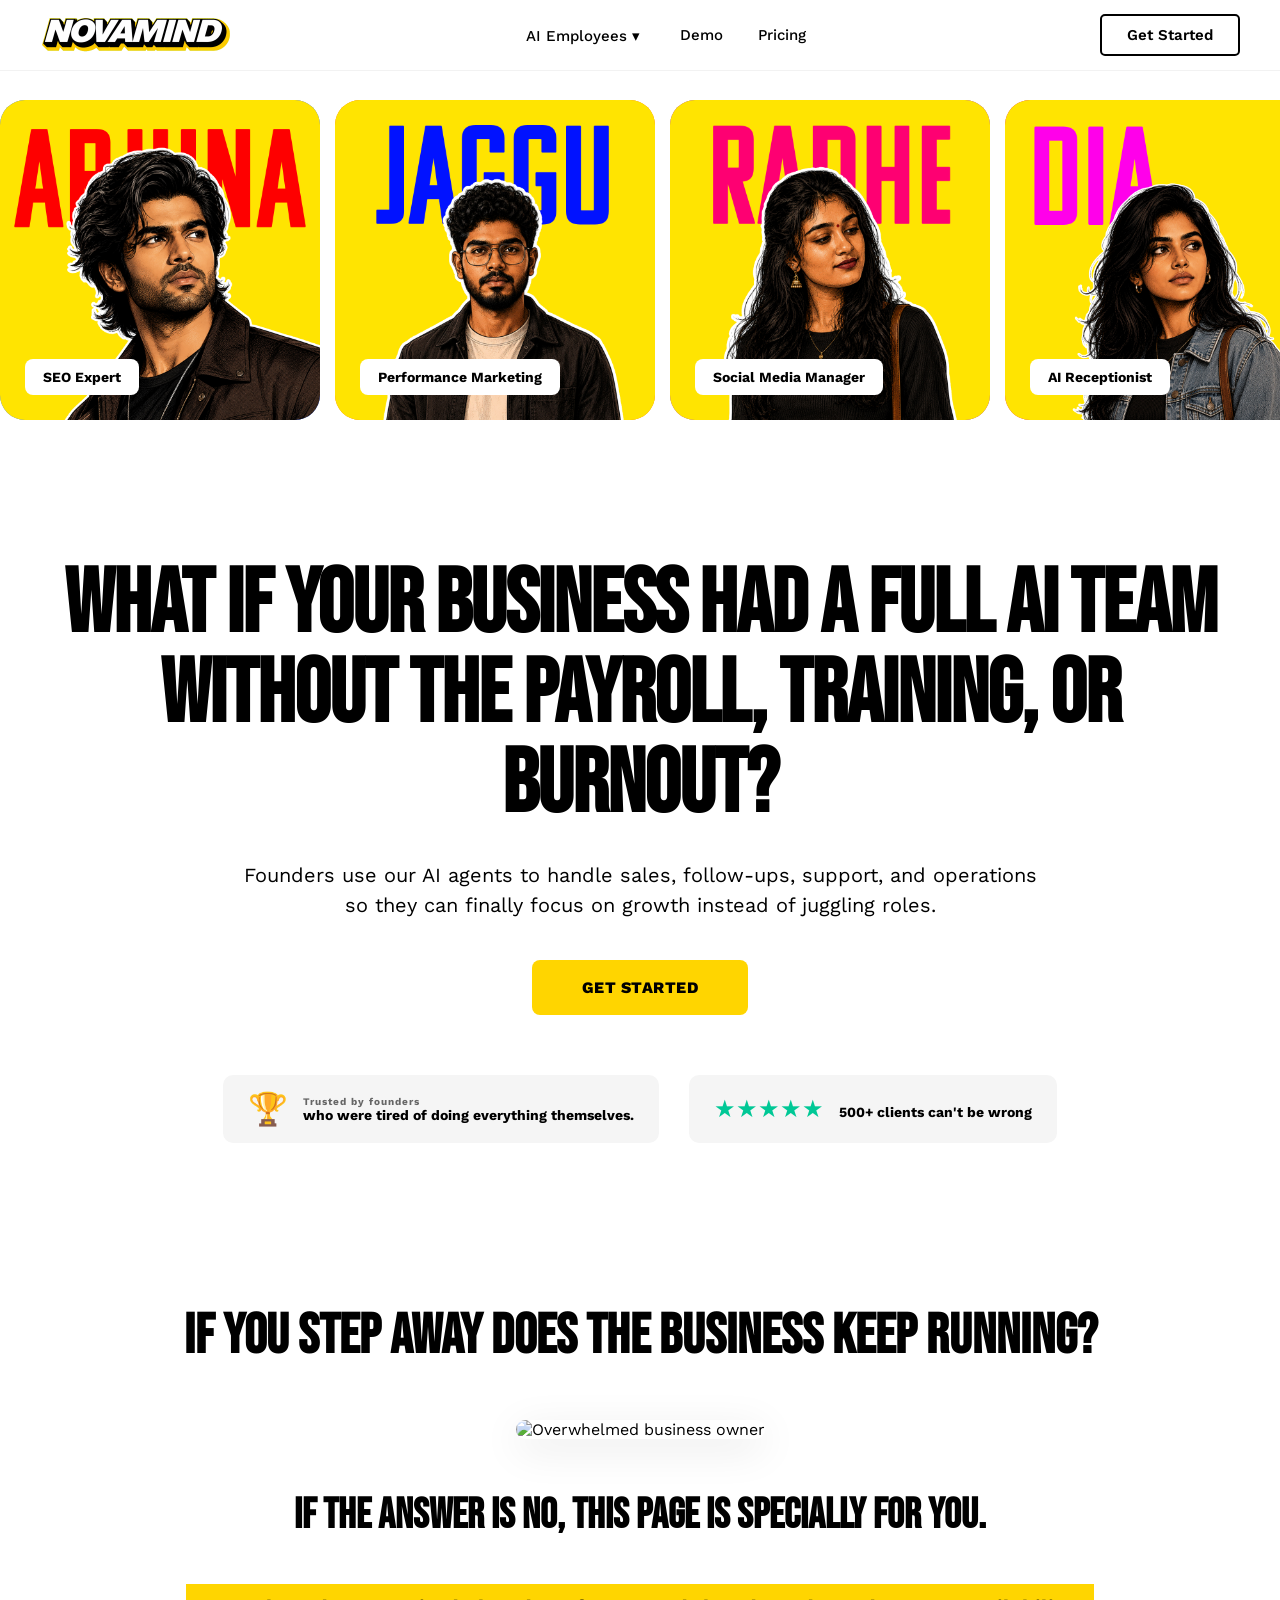
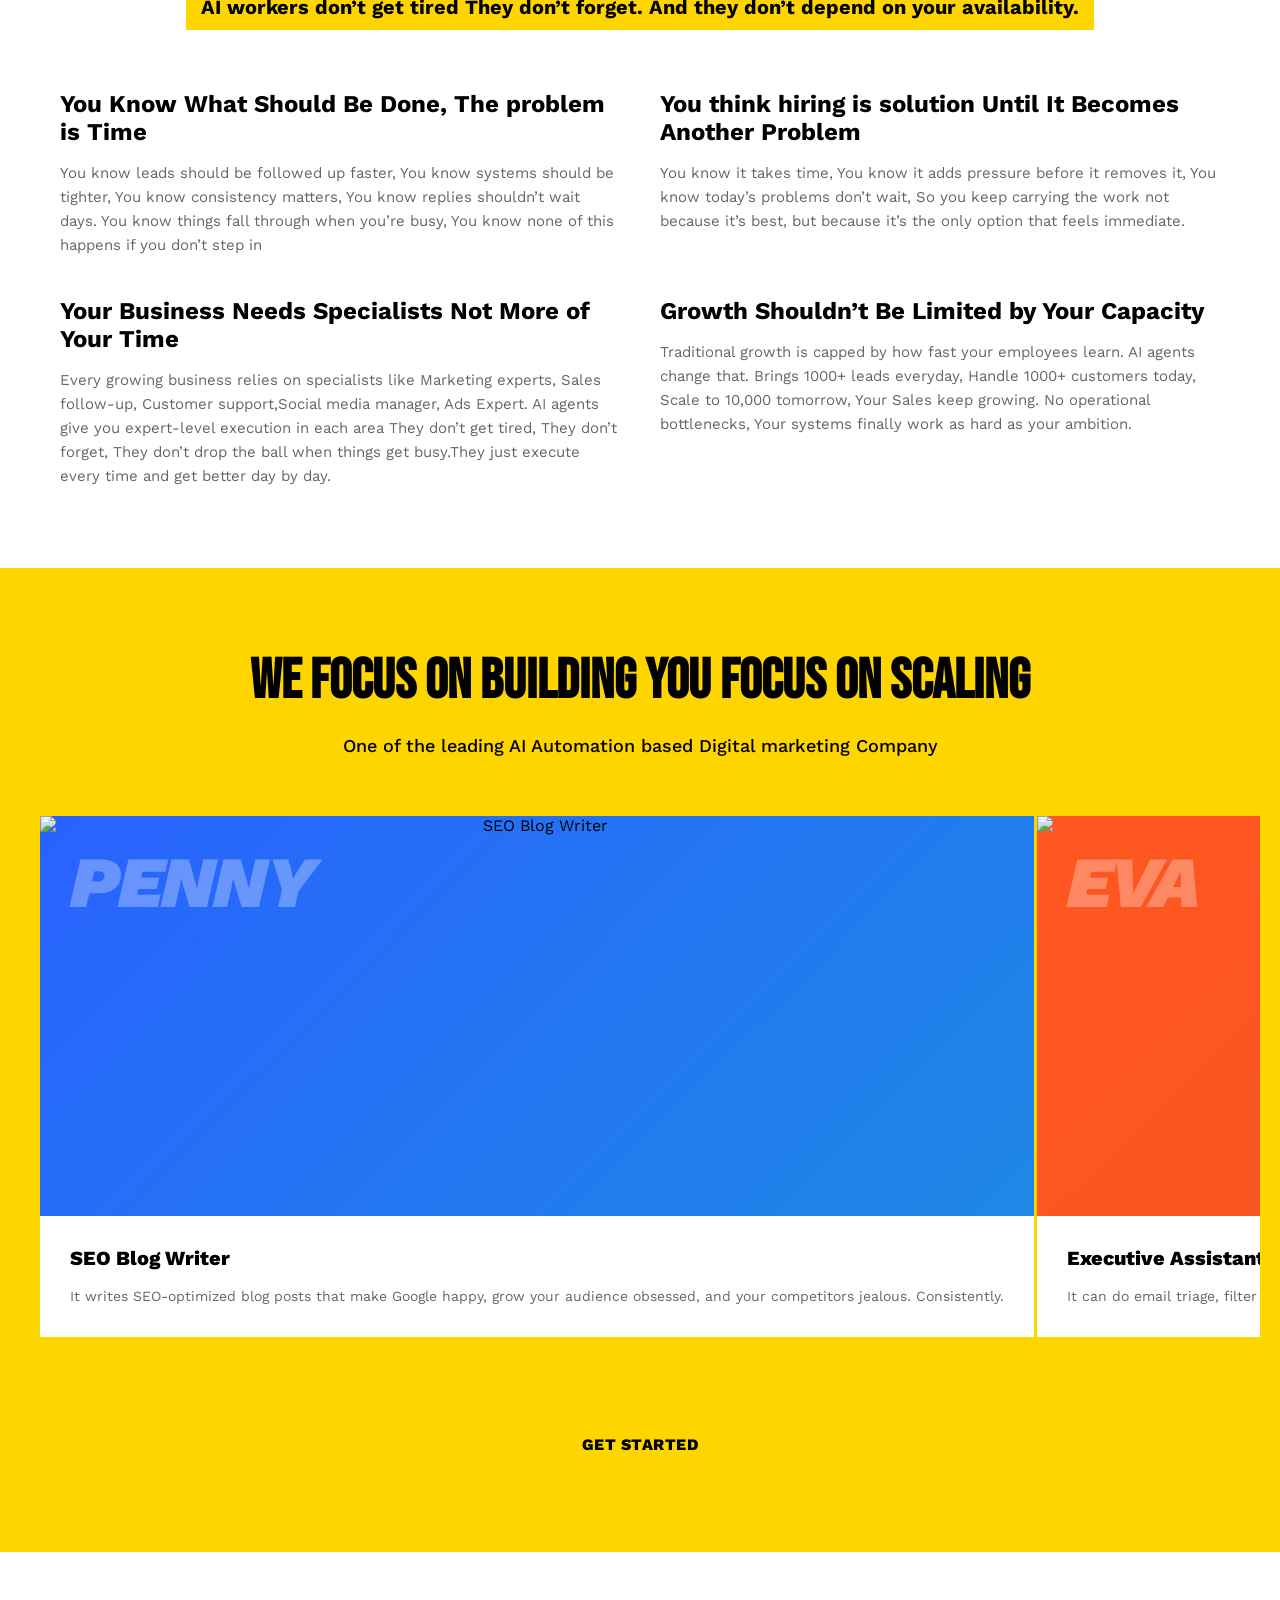
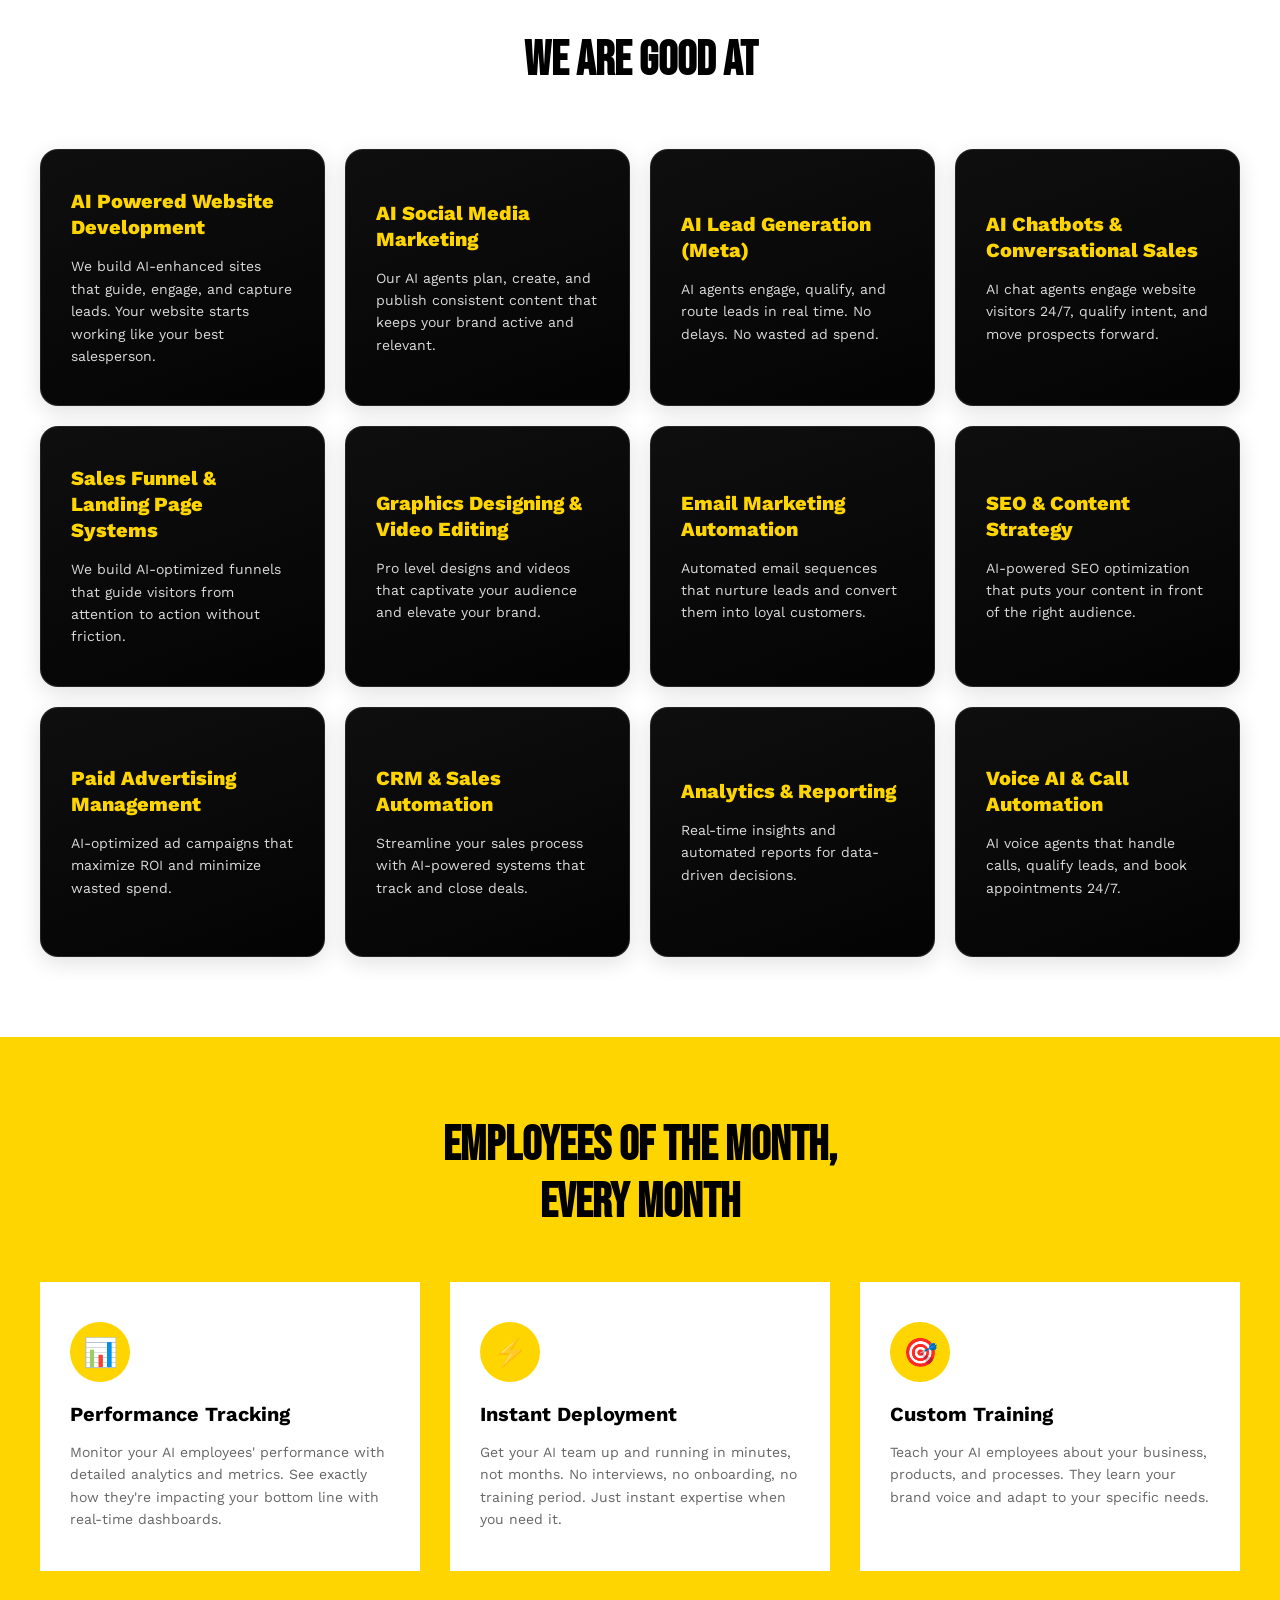
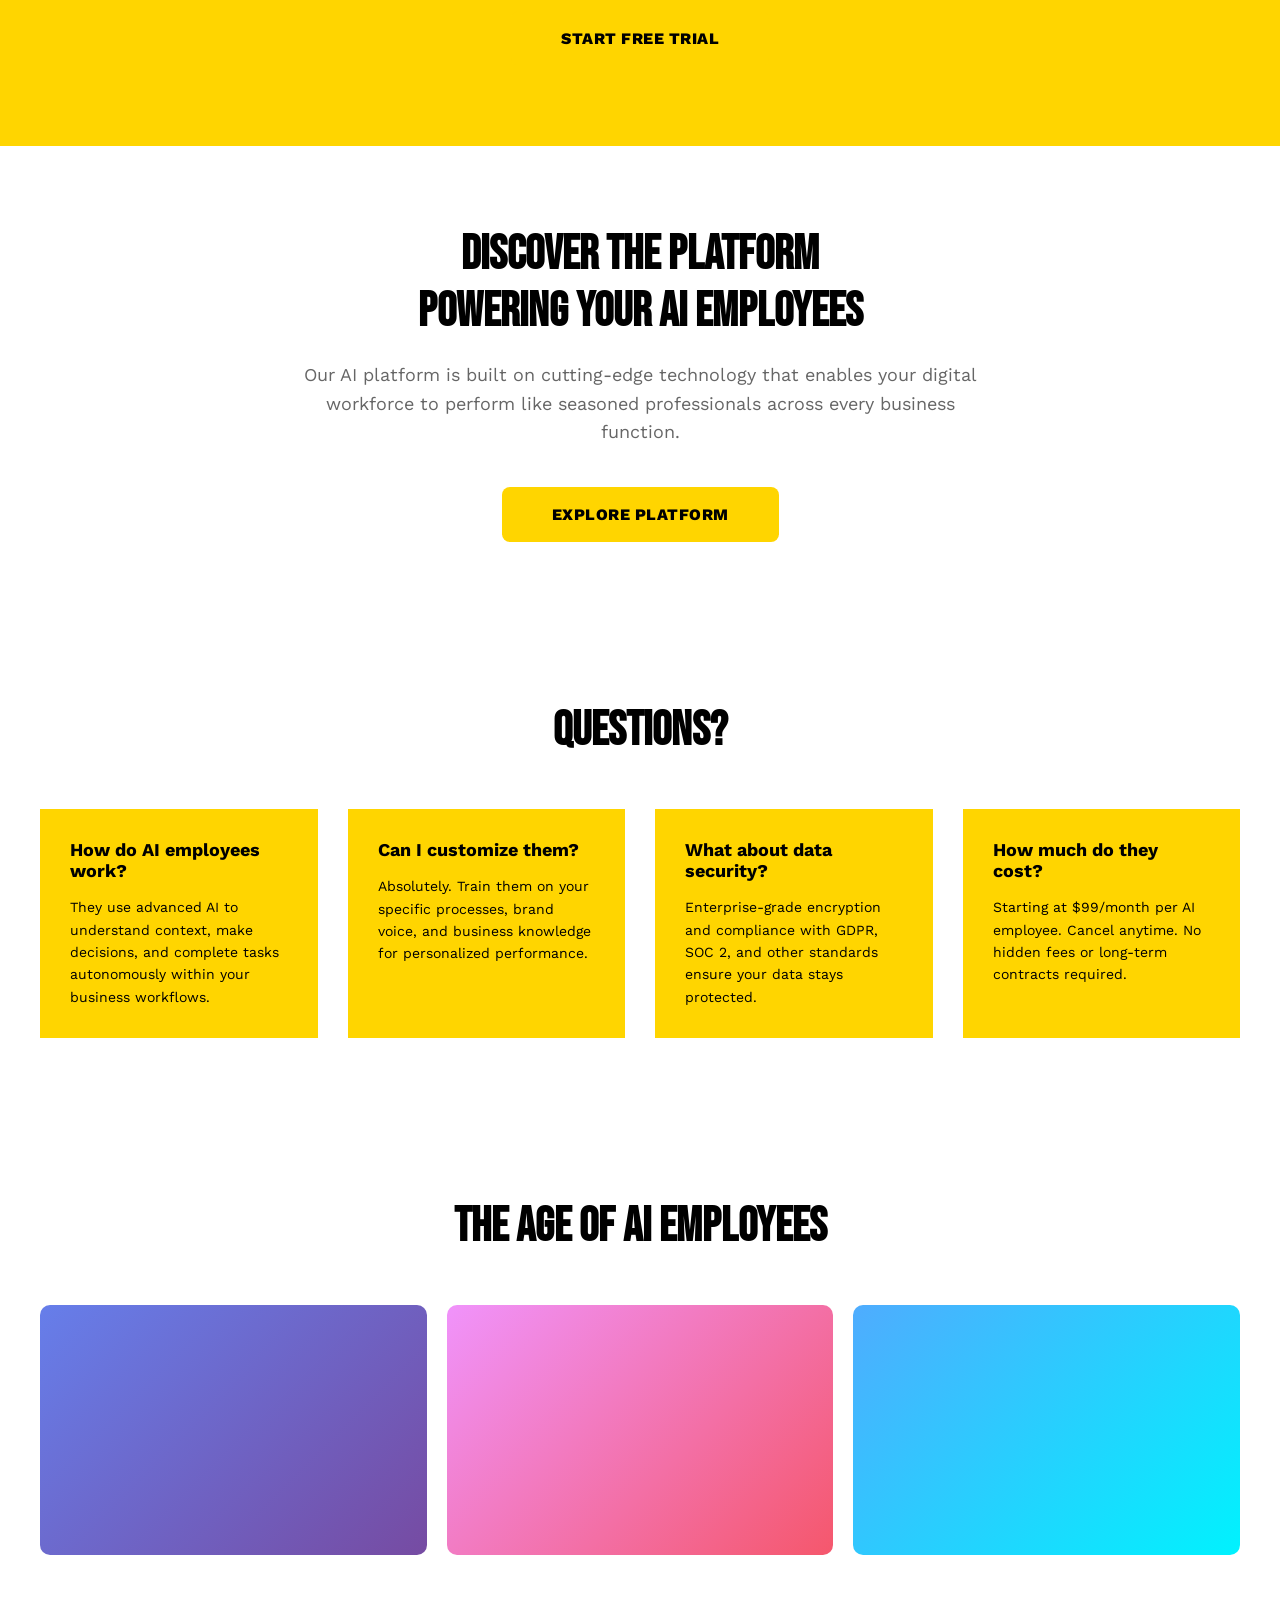
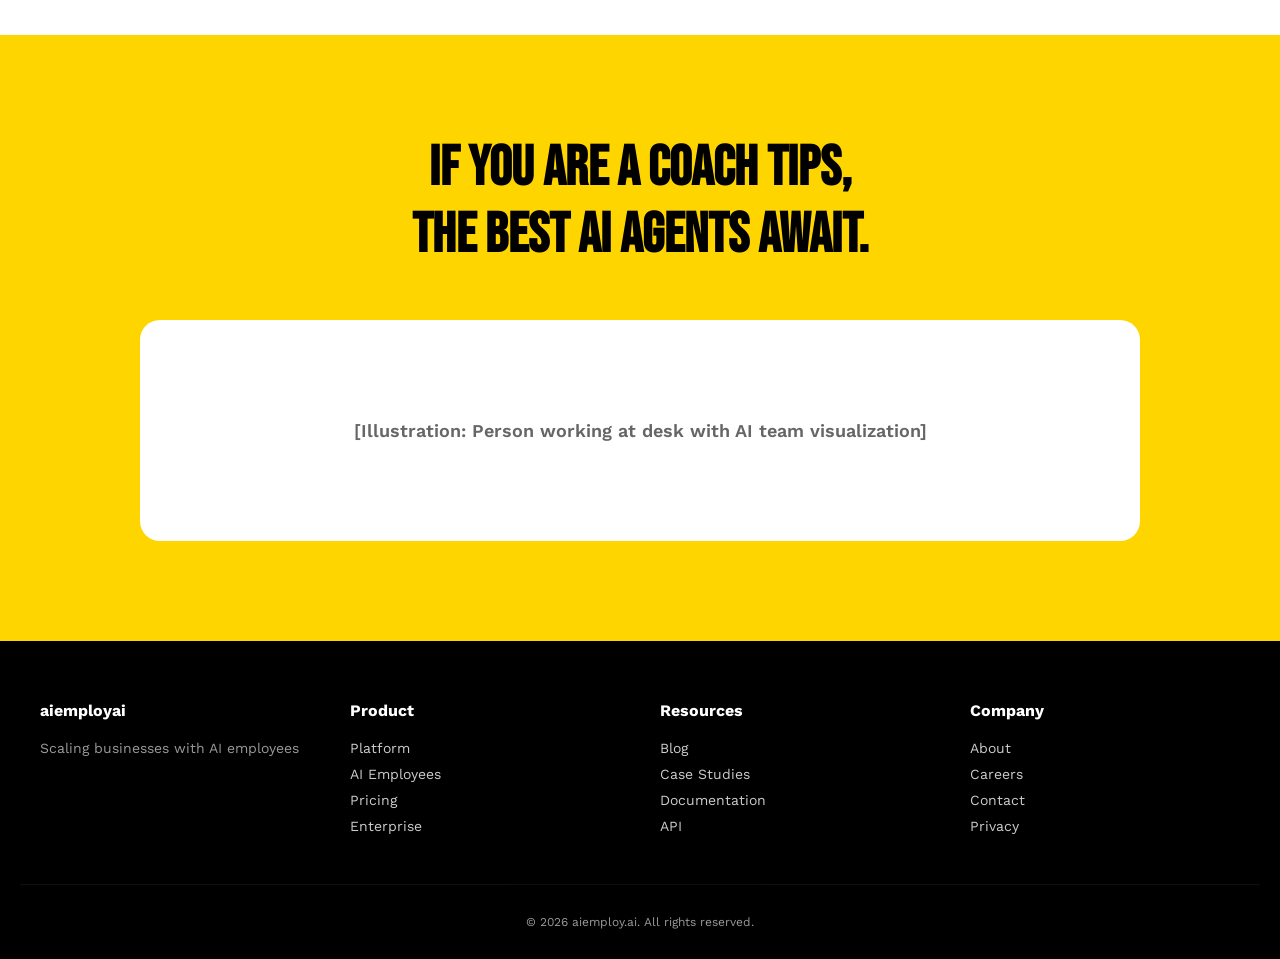
==== index.html @ 50e82018 "Add Get Started onboarding wizard and link all CTAs to it Multi-step wizard (use case, challenge, we" ====
<!DOCTYPE html>
<html lang="en">
<head>
    <meta charset="UTF-8">
    <meta name="viewport" content="width=device-width, initial-scale=1.0">
    <title>AI Employees To Scale Your Business</title>
    <link rel="icon" type="image/png" href="images/favicon.png">
    <link rel="apple-touch-icon" href="images/favicon.png">
    <link rel="stylesheet" href="css/style.css?v=18">
</head>
<body>
    <!-- Fixed Transparent Header -->
    <header class="header">
        <div class="header-content">
            <a href="#" class="logo"><img src="images/novamind-logo-nopad.png" alt="NOVAMIND"></a>
            
            <!-- Desktop Navigation -->
            <nav class="nav desktop-nav">
                <div class="nav-dropdown-wrapper">
                    <a href="#ai-employees" class="dropdown">AI Employees ▾</a>
                    <!-- AI Employees Dropdown Panel -->
                    <div class="ai-dropdown-panel">
                        <div class="ai-dropdown-grid">
                            <a href="performance-marketing.html" class="ai-emp-item">
                                <div class="ai-emp-avatar" style="background: #FF6F00;">
                                    <img src="images/jaggu.jpeg" alt="JAGGU" onerror="this.style.display='none'">
                                </div>
                                <div class="ai-emp-info">
                                    <h4>Performance Marketing Specialist</h4>
                                    <span>JAGGU</span>
                                </div>
                            </a>
                            <a href="social-media-manager.html" class="ai-emp-item">
                                <div class="ai-emp-avatar" style="background: #9C27B0;">
                                    <img src="images/radhe.jpeg" alt="RADHE" onerror="this.style.display='none'">
                                </div>
                                <div class="ai-emp-info">
                                    <h4>Social Media Manager</h4>
                                    <span>RADHE</span>
                                </div>
                            </a>
                            <a href="seo-expert.html" class="ai-emp-item">
                                <div class="ai-emp-avatar" style="background: #2962FF;">
                                    <img src="images/arjun.jpeg" alt="ARJUN" onerror="this.style.display='none'">
                                </div>
                                <div class="ai-emp-info">
                                    <h4>SEO Expert</h4>
                                    <span>ARJUN</span>
                                </div>
                            </a>
                            <a href="graphic-designer.html" class="ai-emp-item">
                                <div class="ai-emp-avatar" style="background: #00BCD4;">
                                    <img src="images/dayana.jpeg" alt="DAYANA" onerror="this.style.display='none'">
                                </div>
                                <div class="ai-emp-info">
                                    <h4>Graphic Designer</h4>
                                    <span>DAYANA</span>
                                </div>
                            </a>
                            <a href="video-editor.html" class="ai-emp-item">
                                <div class="ai-emp-avatar" style="background: #7C4DFF;">
                                    <img src="images/rukku.jpeg" alt="RUKKU" onerror="this.style.display='none'">
                                </div>
                                <div class="ai-emp-info">
                                    <h4>Video Editor</h4>
                                    <span>RUKKU</span>
                                </div>
                            </a>
                            <a href="ai-receptionist.html" class="ai-emp-item">
                                <div class="ai-emp-avatar" style="background: #E91E63;">
                                    <img src="images/dia.jpeg" alt="DIA" onerror="this.style.display='none'">
                                </div>
                                <div class="ai-emp-info">
                                    <h4>AI Receptionist</h4>
                                    <span>DIA</span>
                                </div>
                            </a>
                        </div>
                    </div>
                </div>
                <a href="#demo">Demo</a>
                <a href="#pricing">Pricing</a>
            </nav>
            
            <!-- Desktop Actions -->
            <div class="nav-actions desktop-nav">
                <a href="get-started.html" class="get-started-btn">Get Started</a>
            </div>
            
            <!-- Mobile Hamburger Menu -->
            <button class="hamburger-menu" id="hamburgerMenu">
                <span></span>
                <span></span>
                <span></span>
            </button>
        </div>
    </header>

    <!-- Mobile Menu Overlay -->
    <div class="mobile-menu-overlay" id="mobileMenuOverlay">
        <div class="mobile-menu-header">
            <a href="#" class="logo"><img src="images/novamind-logo-nopad.png" alt="NOVAMIND"></a>
            <button class="close-menu" id="closeMenu">✕</button>
        </div>
        
        <div class="mobile-menu-content">
            <div class="mobile-menu-section">
                <h3>AI Employees ▾</h3>
                <div class="mobile-menu-grid">
                    <a href="#demo" class="mobile-menu-card">
                        <div class="menu-card-img" style="background: linear-gradient(135deg, #667eea 0%, #764ba2 100%);"></div>
                        <h4>Demo</h4>
                        <p>A closer look at how AI employees actually work.</p>
                    </a>
                    <a href="#pricing" class="mobile-menu-card">
                        <div class="menu-card-img" style="background: linear-gradient(135deg, #f093fb 0%, #f5576c 100%);"></div>
                        <h4>Pricing</h4>
                        <p>See what it cost (spoiler: less than coffee).</p>
                    </a>
                    <a href="#writing" class="mobile-menu-card">
                        <div class="menu-card-img" style="background: linear-gradient(135deg, #4facfe 0%, #00f2fe 100%);"></div>
                        <h4>Writing</h4>
                        <p>Reflections on hiring, training, and trusting AI employees.</p>
                    </a>
                    <a href="#case-studies" class="mobile-menu-card">
                        <div class="menu-card-img" style="background: linear-gradient(135deg, #43e97b 0%, #38f9d7 100%);"></div>
                        <h4>Case Studies</h4>
                        <p>How businesses scale with AI Employees.</p>
                    </a>
                    <a href="#shop" class="mobile-menu-card">
                        <div class="menu-card-img" style="background: linear-gradient(135deg, #fa709a 0%, #fee140 100%);"></div>
                        <h4>Shop</h4>
                        <p>Clothing for teams with more agents than humans.</p>
                    </a>
                </div>
            </div>
            
            <div class="mobile-menu-buttons">
                <a href="#login" class="mobile-login-btn">LOG IN</a>
                <a href="get-started.html" class="mobile-get-started-btn">GET STARTED</a>
            </div>
        </div>
    </div>

    <!-- Top Employee Cards - Two-row opposite marquee -->
    <div class="employee-cards-top">
        <!-- Row 1: drifts right -->
        <div class="marquee-row marquee-right">
            <div class="marquee-track">
                <!-- copy 1 -->
                <div class="employee-card-large">
                    <div class="card-img-large" style="background: #2962FF;">
                        <img src="images/arjun.jpeg" alt="SEO Expert" class="card-photo">
                        <div class="card-content"><div class="card-title">SEO Expert</div></div>
                    </div>
                </div>
                <div class="employee-card-large">
                    <div class="card-img-large" style="background: #FF6F00;">
                        <img src="images/jaggu.jpeg" alt="Performance Marketing" class="card-photo">
                        <div class="card-content"><div class="card-title">Performance Marketing</div></div>
                    </div>
                </div>
                <div class="employee-card-large">
                    <div class="card-img-large" style="background: #9C27B0;">
                        <img src="images/radhe.jpeg" alt="Social Media Manager" class="card-photo">
                        <div class="card-content"><div class="card-title">Social Media Manager</div></div>
                    </div>
                </div>
                <div class="employee-card-large">
                    <div class="card-img-large" style="background: #E91E63;">
                        <img src="images/dia.jpeg" alt="AI Receptionist" class="card-photo">
                        <div class="card-content"><div class="card-title">AI Receptionist</div></div>
                    </div>
                </div>
                <div class="employee-card-large">
                    <div class="card-img-large" style="background: #00BCD4;">
                        <img src="images/dayana.jpeg" alt="Graphic Designer" class="card-photo">
                        <div class="card-content"><div class="card-title">Graphic Designer</div></div>
                    </div>
                </div>
                <div class="employee-card-large">
                    <div class="card-img-large" style="background: #7C4DFF;">
                        <img src="images/rukku.jpeg" alt="Video Editor" class="card-photo">
                        <div class="card-content"><div class="card-title">Video Editor</div></div>
                    </div>
                </div>
                <!-- copy 2 (seamless loop) -->
                <div class="employee-card-large">
                    <div class="card-img-large" style="background: #2962FF;">
                        <img src="images/arjun.jpeg" alt="SEO Expert" class="card-photo">
                        <div class="card-content"><div class="card-title">SEO Expert</div></div>
                    </div>
                </div>
                <div class="employee-card-large">
                    <div class="card-img-large" style="background: #FF6F00;">
                        <img src="images/jaggu.jpeg" alt="Performance Marketing" class="card-photo">
                        <div class="card-content"><div class="card-title">Performance Marketing</div></div>
                    </div>
                </div>
                <div class="employee-card-large">
                    <div class="card-img-large" style="background: #9C27B0;">
                        <img src="images/radhe.jpeg" alt="Social Media Manager" class="card-photo">
                        <div class="card-content"><div class="card-title">Social Media Manager</div></div>
                    </div>
                </div>
                <div class="employee-card-large">
                    <div class="card-img-large" style="background: #E91E63;">
                        <img src="images/dia.jpeg" alt="AI Receptionist" class="card-photo">
                        <div class="card-content"><div class="card-title">AI Receptionist</div></div>
                    </div>
                </div>
                <div class="employee-card-large">
                    <div class="card-img-large" style="background: #00BCD4;">
                        <img src="images/dayana.jpeg" alt="Graphic Designer" class="card-photo">
                        <div class="card-content"><div class="card-title">Graphic Designer</div></div>
                    </div>
                </div>
                <div class="employee-card-large">
                    <div class="card-img-large" style="background: #7C4DFF;">
                        <img src="images/rukku.jpeg" alt="Video Editor" class="card-photo">
                        <div class="card-content"><div class="card-title">Video Editor</div></div>
                    </div>
                </div>
            </div>
        </div>

        <!-- Row 2: drifts left (reversed order) -->
        <div class="marquee-row marquee-left">
            <div class="marquee-track">
                <!-- copy 1 -->
                <div class="employee-card-large">
                    <div class="card-img-large" style="background: #00BCD4;">
                        <img src="images/dayana.jpeg" alt="Graphic Designer" class="card-photo">
                        <div class="card-content"><div class="card-title">Graphic Designer</div></div>
                    </div>
                </div>
                <div class="employee-card-large">
                    <div class="card-img-large" style="background: #E91E63;">
                        <img src="images/dia.jpeg" alt="AI Receptionist" class="card-photo">
                        <div class="card-content"><div class="card-title">AI Receptionist</div></div>
                    </div>
                </div>
                <div class="employee-card-large">
                    <div class="card-img-large" style="background: #9C27B0;">
                        <img src="images/radhe.jpeg" alt="Social Media Manager" class="card-photo">
                        <div class="card-content"><div class="card-title">Social Media Manager</div></div>
                    </div>
                </div>
                <div class="employee-card-large">
                    <div class="card-img-large" style="background: #FF6F00;">
                        <img src="images/jaggu.jpeg" alt="Performance Marketing" class="card-photo">
                        <div class="card-content"><div class="card-title">Performance Marketing</div></div>
                    </div>
                </div>
                <div class="employee-card-large">
                    <div class="card-img-large" style="background: #2962FF;">
                        <img src="images/arjun.jpeg" alt="SEO Expert" class="card-photo">
                        <div class="card-content"><div class="card-title">SEO Expert</div></div>
                    </div>
                </div>
                <div class="employee-card-large">
                    <div class="card-img-large" style="background: #7C4DFF;">
                        <img src="images/rukku.jpeg" alt="Video Editor" class="card-photo">
                        <div class="card-content"><div class="card-title">Video Editor</div></div>
                    </div>
                </div>
                <!-- copy 2 (seamless loop) -->
                <div class="employee-card-large">
                    <div class="card-img-large" style="background: #00BCD4;">
                        <img src="images/dayana.jpeg" alt="Graphic Designer" class="card-photo">
                        <div class="card-content"><div class="card-title">Graphic Designer</div></div>
                    </div>
                </div>
                <div class="employee-card-large">
                    <div class="card-img-large" style="background: #E91E63;">
                        <img src="images/dia.jpeg" alt="AI Receptionist" class="card-photo">
                        <div class="card-content"><div class="card-title">AI Receptionist</div></div>
                    </div>
                </div>
                <div class="employee-card-large">
                    <div class="card-img-large" style="background: #9C27B0;">
                        <img src="images/radhe.jpeg" alt="Social Media Manager" class="card-photo">
                        <div class="card-content"><div class="card-title">Social Media Manager</div></div>
                    </div>
                </div>
                <div class="employee-card-large">
                    <div class="card-img-large" style="background: #FF6F00;">
                        <img src="images/jaggu.jpeg" alt="Performance Marketing" class="card-photo">
                        <div class="card-content"><div class="card-title">Performance Marketing</div></div>
                    </div>
                </div>
                <div class="employee-card-large">
                    <div class="card-img-large" style="background: #2962FF;">
                        <img src="images/arjun.jpeg" alt="SEO Expert" class="card-photo">
                        <div class="card-content"><div class="card-title">SEO Expert</div></div>
                    </div>
                </div>
                <div class="employee-card-large">
                    <div class="card-img-large" style="background: #7C4DFF;">
                        <img src="images/rukku.jpeg" alt="Video Editor" class="card-photo">
                        <div class="card-content"><div class="card-title">Video Editor</div></div>
                    </div>
                </div>
            </div>
        </div>
    </div>

    <!-- Hero Section -->
    <section class="hero">
        <h1>What If Your Business Had a Full AI Team<br>Without the Payroll, Training, or Burnout?</h1>
        <p>Founders use our AI agents to handle sales, follow-ups, support, and operations <br>so they can finally focus on growth instead of juggling roles.</p>
        <a href="get-started.html" class="cta-button">GET STARTED</a>
        
        <div class="badges">
            <div class="badge">
                <span class="badge-icon">🏆</span>
                <div class="badge-text">
                    <div class="badge-label">Trusted by founders</div>
                    <div class="badge-title"> who were tired of doing everything themselves.</div>
                </div>
            </div>
            <div class="badge">
                <span class="badge-stars">★★★★★</span>
                <div class="badge-subtitle">500+ clients can't be wrong</div>
            </div>
        </div>
    </section>

    <!-- Business Section -->
    <section class="business-section">
        <h2>If You Step Away Does the Business Keep Running?</h2>
        
        <!-- Image Container -->
        <div class="business-image-container">
            <img src="your-image-here.png" alt="Overwhelmed business owner" class="business-image">
        </div>
        
        <h3 class="business-subtitle">If the answer is no, this page is specially for you.</h3>
        
        <p class="intro-text">
            <span class="highlight-box">AI workers don’t get tired 
They don’t forget. And they don’t depend on your availability.
</span> 
        </p>

        <div class="business-grid">
            <div class="business-item">
                <h3>You Know What Should Be Done, The problem is Time</h3>
                <p>You know leads should be followed up faster, You know systems should be tighter, You know consistency matters, You know replies shouldn’t wait days. You know things fall through when you’re busy, You know none of this happens if you don’t step in</p>
            </div>
            <div class="business-item">
                <h3>You think hiring is solution Until It Becomes Another Problem</h3>
                <p>You know it takes time, You know it adds pressure before it removes it, You know today’s problems don’t wait, So you keep carrying the work not because it’s best, but because it’s the only option that feels immediate. </p>
            </div>
            <div class="business-item">
                <h3>Your Business Needs Specialists Not More of Your Time</h3>
                <p>Every growing business relies on specialists like Marketing experts, Sales follow-up, Customer support,Social media manager, Ads Expert.
AI agents give you expert-level execution in each area They don’t get tired, They don’t forget, They don’t drop the ball when things get busy.They just execute every time and get better day by day.</p>
            </div>
            <div class="business-item">
                <h3>Growth Shouldn’t Be Limited by Your Capacity</h3>
                <p>Traditional growth is capped by how fast your employees learn. AI agents change that. Brings 1000+ leads everyday, Handle 1000+ customers today, Scale to 10,000 tomorrow, Your Sales keep growing. No operational bottlenecks, Your systems finally work as hard as your ambition.</p>
            </div>
        </div>
    </section>

    <!-- Team Section -->
    <section class="team-section">
        <h2>WE FOCUS ON BUILDING YOU FOCUS ON SCALING</h2>
        <p class="section-subtitle">One of the leading AI Automation based Digital marketing Company</p>

        <div class="team-cards-container">
            <div class="team-card-vertical">
                <div class="team-card-image" style="background: linear-gradient(135deg, #2962FF 0%, #1E88E5 100%);">
                    <div class="team-card-name">PENNY</div>
                    <img src="team-member-1.png" alt="SEO Blog Writer" class="team-member-img">
                </div>
                <div class="team-card-content">
                    <h3>SEO Blog Writer</h3>
                    <p>It writes SEO-optimized blog posts that make Google happy, grow your audience obsessed, and your competitors jealous. Consistently.</p>
                </div>
            </div>

            <div class="team-card-vertical">
                <div class="team-card-image" style="background: linear-gradient(135deg, #FF5722 0%, #F4511E 100%);">
                    <div class="team-card-name">EVA</div>
                    <img src="team-member-2.png" alt="Executive Assistant" class="team-member-img">
                </div>
                <div class="team-card-content">
                    <h3>Executive Assistant</h3>
                    <p>It can do email triage, filter out junk emails, manage your calendar and take meeting notes — so you can focus on what matters most.</p>
                </div>
            </div>

            <div class="team-card-vertical">
                <div class="team-card-image" style="background: linear-gradient(135deg, #00D66C 0%, #00C853 100%);">
                    <div class="team-card-name">BRANDY</div>
                    <img src="team-member-3.png" alt="Community Manager" class="team-member-img">
                </div>
                <div class="team-card-content">
                    <h3>Community Manager</h3>
                    <p>It turns your social media into a lead-generating machine — without you having to spend an eternity on each platform.</p>
                </div>
            </div>

            <div class="team-card-vertical">
                <div class="team-card-image" style="background: linear-gradient(135deg, #8B1538 0%, #6A0F2A 100%);">
                    <div class="team-card-name">STAN</div>
                    <img src="team-member-4.png" alt="Lead Generation" class="team-member-img">
                </div>
                <div class="team-card-content">
                    <h3>Lead Generation</h3>
                    <p>It find leads, send cold emails and follow-ups — turning total strangers into "where do I sign?"</p>
                </div>
            </div>

            <div class="team-card-vertical">
                <div class="team-card-image" style="background: linear-gradient(135deg, #00D66C 0%, #00C853 100%);">
                    <div class="team-card-name">MAYA</div>
                    <img src="team-member-5.png" alt="Receptionist" class="team-member-img">
                </div>
                <div class="team-card-content">
                    <h3>Receptionist</h3>
                    <p>It's taking calls and helps you hide in the back pretending to work.</p>
                </div>
            </div>
        </div>

        <a href="get-started.html" class="cta-button btn-center">GET STARTED</a>
    </section>


    <!-- Services Section -->
    <section class="services-section">
        <h2>WE ARE GOOD AT</h2>

        <div class="services-grid">
            <!-- Row 1 -->
            <div class="service-box">
                <div class="service-content" style="background-image: url('images/service1.jpg');">
                    <h3>AI Powered Website Development</h3>
                    <p>We build AI-enhanced sites that guide, engage, and capture leads. Your website starts working like your best salesperson.</p>
                </div>
            </div>
            
            <div class="service-box">
                <div class="service-content" style="background-image: url('images/service2.jpg');">
                    <h3>AI Social Media Marketing</h3>
                    <p>Our AI agents plan, create, and publish consistent content that keeps your brand active and relevant.</p>
                </div>
            </div>
            
            <div class="service-box">
                <div class="service-content" style="background-image: url('images/service3.jpg');">
                    <h3>AI Lead Generation (Meta)</h3>
                    <p>AI agents engage, qualify, and route leads in real time. No delays. No wasted ad spend.</p>
                </div>
            </div>
            
            <div class="service-box">
                <div class="service-content" style="background-image: url('images/service4.jpg');">
                    <h3>AI Chatbots & Conversational Sales</h3>
                    <p>AI chat agents engage website visitors 24/7, qualify intent, and move prospects forward.</p>
                </div>
            </div>

            <!-- Row 2 -->
            <div class="service-box">
                <div class="service-content" style="background-image: url('images/service5.jpg');">
                    <h3>Sales Funnel & Landing Page Systems</h3>
                    <p>We build AI-optimized funnels that guide visitors from attention to action without friction.</p>
                </div>
            </div>
            
            <div class="service-box">
                <div class="service-content" style="background-image: url('images/service6.jpg');">
                    <h3>Graphics Designing & Video Editing</h3>
                    <p>Pro level designs and videos that captivate your audience and elevate your brand.</p>
                </div>
            </div>
            
            <div class="service-box">
                <div class="service-content" style="background-image: url('images/service7.jpg');">
                    <h3>Email Marketing Automation</h3>
                    <p>Automated email sequences that nurture leads and convert them into loyal customers.</p>
                </div>
            </div>
            
            <div class="service-box">
                <div class="service-content" style="background-image: url('images/service8.jpg');">
                    <h3>SEO & Content Strategy</h3>
                    <p>AI-powered SEO optimization that puts your content in front of the right audience.</p>
                </div>
            </div>

            <!-- Row 3 -->
            <div class="service-box">
                <div class="service-content" style="background-image: url('images/service9.jpg');">
                    <h3>Paid Advertising Management</h3>
                    <p>AI-optimized ad campaigns that maximize ROI and minimize wasted spend.</p>
                </div>
            </div>
            
            <div class="service-box">
                <div class="service-content" style="background-image: url('images/service10.jpg');">
                    <h3>CRM & Sales Automation</h3>
                    <p>Streamline your sales process with AI-powered systems that track and close deals.</p>
                </div>
            </div>
            
            <div class="service-box">
                <div class="service-content" style="background-image: url('images/service11.jpg');">
                    <h3>Analytics & Reporting</h3>
                    <p>Real-time insights and automated reports for data-driven decisions.</p>
                </div>
            </div>
            
            <div class="service-box">
                <div class="service-content" style="background-image: url('images/service12.jpg');">
                    <h3>Voice AI & Call Automation</h3>
                    <p>AI voice agents that handle calls, qualify leads, and book appointments 24/7.</p>
                </div>
            </div>
        </div>
    </section>
    <!-- Monthly Section -->
    <section class="monthly-section">
        <h2>EMPLOYEES OF THE MONTH,<br>EVERY MONTH</h2>

        <div class="features-grid">
            <div class="feature-card">
                <div class="feature-icon">📊</div>
                <h3>Performance Tracking</h3>
                <p>Monitor your AI employees' performance with detailed analytics and metrics. See exactly how they're impacting your bottom line with real-time dashboards.</p>
            </div>
            <div class="feature-card">
                <div class="feature-icon">⚡</div>
                <h3>Instant Deployment</h3>
                <p>Get your AI team up and running in minutes, not months. No interviews, no onboarding, no training period. Just instant expertise when you need it.</p>
            </div>
            <div class="feature-card">
                <div class="feature-icon">🎯</div>
                <h3>Custom Training</h3>
                <p>Teach your AI employees about your business, products, and processes. They learn your brand voice and adapt to your specific needs.</p>
            </div>
        </div>

        <a href="get-started.html" class="cta-button btn-center">START FREE TRIAL</a>
    </section>

    <!-- Platform Section -->
    <section class="platform-section">
        <h2>DISCOVER THE PLATFORM<br>POWERING YOUR AI EMPLOYEES</h2>
        <p>Our AI platform is built on cutting-edge technology that enables your digital workforce to perform like seasoned professionals across every business function.</p>
        <a href="#" class="cta-button">EXPLORE PLATFORM</a>
    </section>

    <!-- Questions Section -->
    <section class="questions-section">
        <h2>QUESTIONS?</h2>

        <div class="questions-grid">
            <div class="question-card">
                <h3>How do AI employees work?</h3>
                <p>They use advanced AI to understand context, make decisions, and complete tasks autonomously within your business workflows.</p>
            </div>
            <div class="question-card">
                <h3>Can I customize them?</h3>
                <p>Absolutely. Train them on your specific processes, brand voice, and business knowledge for personalized performance.</p>
            </div>
            <div class="question-card">
                <h3>What about data security?</h3>
                <p>Enterprise-grade encryption and compliance with GDPR, SOC 2, and other standards ensure your data stays protected.</p>
            </div>
            <div class="question-card">
                <h3>How much do they cost?</h3>
                <p>Starting at $99/month per AI employee. Cancel anytime. No hidden fees or long-term contracts required.</p>
            </div>
        </div>
    </section>

    <!-- Age Section -->
    <section class="age-section">
        <h2>THE AGE OF AI EMPLOYEES</h2>

        <div class="age-grid">
            <div class="age-card">
                <div class="age-img" style="background:linear-gradient(135deg, #667eea 0%, #764ba2 100%);"></div>
            </div>
            <div class="age-card">
                <div class="age-img" style="background:linear-gradient(135deg, #f093fb 0%, #f5576c 100%);"></div>
            </div>
            <div class="age-card">
                <div class="age-img" style="background:linear-gradient(135deg, #4facfe 0%, #00f2fe 100%);"></div>
            </div>
        </div>
    </section>

    <!-- Join Section -->
    <section class="join-section">
        <h2>IF YOU ARE A COACH TIPS,<br>THE BEST AI AGENTS AWAIT.</h2>

        <div class="join-illustration">
            <div class="illustration-placeholder">
                [Illustration: Person working at desk with AI team visualization]
            </div>
        </div>
    </section>

    <!-- Footer -->
    <footer>
        <div class="footer-content">
            <div class="footer-column">
                <h4>aiemployai</h4>
                <p class="footer-desc">Scaling businesses with AI employees</p>
            </div>
            <div class="footer-column">
                <h4>Product</h4>
                <a href="#">Platform</a>
                <a href="#">AI Employees</a>
                <a href="#">Pricing</a>
                <a href="#">Enterprise</a>
            </div>
            <div class="footer-column">
                <h4>Resources</h4>
                <a href="#">Blog</a>
                <a href="#">Case Studies</a>
                <a href="#">Documentation</a>
                <a href="#">API</a>
            </div>
            <div class="footer-column">
                <h4>Company</h4>
                <a href="#">About</a>
                <a href="#">Careers</a>
                <a href="#">Contact</a>
                <a href="#">Privacy</a>
            </div>
        </div>
        <div class="footer-bottom">
            © 2026 aiemploy.ai. All rights reserved.
        </div>
    </footer>

    <script src="js/script.js?v=3"></script>
</body>
</html>
---- css/style.css ----
/* Google Fonts */
@import url('https://fonts.googleapis.com/css2?family=Bebas+Neue&family=Work+Sans:wght@400;500;600;700;800;900&display=swap');

/* CSS Variables */
:root {
    --yellow: #FFD500;
    --black: #000000;
    --white: #FFFFFF;
    --gray: #666666;
    --light-gray: #f5f5f5;
}

/* Reset & Base Styles */
* {
    margin: 0;
    padding: 0;
    box-sizing: border-box;
}

body {
    font-family: 'Work Sans', sans-serif;
    overflow-x: hidden;
    scroll-behavior: smooth;
    background: var(--white);
}

/* Fixed Header - White Background */
.header {
    position: fixed;
    top: 0;
    left: 0;
    width: 100%;
    padding: 14px 0;
    background: rgba(255, 255, 255, 0.95);
    backdrop-filter: blur(10px);
    -webkit-backdrop-filter: blur(10px);
    z-index: 1000;
    transition: all 0.3s ease;
    border-bottom: 1px solid rgba(0, 0, 0, 0.05);
}

.header.scrolled {
    background: rgba(255, 255, 255, 0.98);
    box-shadow: 0 2px 10px rgba(0, 0, 0, 0.05);
}

.header-content {
    max-width: 1400px;
    margin: 0 auto;
    display: flex;
    justify-content: space-between;
    align-items: center;
    padding: 0 40px;
}

.logo {
    color: var(--black);
    font-size: 24px;
    font-weight: 900;
    letter-spacing: -0.5px;
    font-style: italic;
    display: inline-flex;
    align-items: center;
}

.logo img {
    height: 38px;
    width: auto;
    display: block;
}

.nav {
    display: flex;
    gap: 35px;
    align-items: center;
}

.nav a {
    color: var(--black);
    text-decoration: none;
    font-size: 15px;
    font-weight: 500;
    transition: opacity 0.3s ease;
    position: relative;
}

.nav a:hover {
    opacity: 0.6;
}

.dropdown::after {
    content: '';
    margin-left: 5px;
}

/* AI Employees Dropdown Panel */
.nav-dropdown-wrapper {
    position: relative;
}

.ai-dropdown-panel {
    position: absolute;
    top: calc(100% + 22px);
    left: -20px;
    width: 720px;
    max-width: 92vw;
    background: var(--white);
    border: 4px solid var(--black);
    border-radius: 24px;
    box-shadow: 0 20px 60px rgba(0, 0, 0, 0.18);
    padding: 30px;
    opacity: 0;
    visibility: hidden;
    transform: translateY(10px);
    transition: opacity 0.25s ease, transform 0.25s ease, visibility 0.25s ease;
    z-index: 1500;
}

.nav-dropdown-wrapper:hover .ai-dropdown-panel {
    opacity: 1;
    visibility: visible;
    transform: translateY(0);
}

/* Invisible bridge so hover doesn't break between link and panel */
.ai-dropdown-panel::before {
    content: '';
    position: absolute;
    top: -30px;
    left: 0;
    width: 100%;
    height: 30px;
}

.ai-dropdown-grid {
    display: grid;
    grid-template-columns: 1fr 1fr;
    gap: 12px 30px;
}

.ai-emp-item {
    display: flex;
    align-items: center;
    gap: 16px;
    padding: 12px;
    border-radius: 16px;
    text-decoration: none;
    transition: background 0.2s ease;
}

.ai-emp-item:hover {
    background: var(--light-gray);
}

.ai-emp-avatar {
    width: 56px;
    height: 56px;
    border-radius: 14px;
    flex-shrink: 0;
    overflow: hidden;
}

.ai-emp-avatar img {
    width: 100%;
    height: 100%;
    object-fit: cover;
}

.ai-emp-info h4 {
    font-size: 18px;
    font-weight: 700;
    color: var(--black);
    margin-bottom: 2px;
    line-height: 1.2;
}

.ai-emp-info span {
    font-size: 13px;
    font-weight: 600;
    color: var(--gray);
    letter-spacing: 1px;
    text-transform: uppercase;
}

.nav-actions {
    display: flex;
    gap: 20px;
    align-items: center;
}

.login-btn {
    color: var(--black);
    text-decoration: none;
    font-size: 15px;
    font-weight: 500;
    transition: opacity 0.3s ease;
}

.login-btn:hover {
    opacity: 0.6;
}

.get-started-btn {
    color: var(--black);
    text-decoration: none;
    font-size: 15px;
    font-weight: 600;
    padding: 10px 25px;
    border: 2px solid var(--black);
    border-radius: 5px;
    transition: all 0.3s ease;
}

.get-started-btn:hover {
    background: var(--black);
    color: var(--white);
}

/* Hamburger Menu - Hidden on Desktop */
.hamburger-menu {
    display: none;
    flex-direction: column;
    gap: 5px;
    background: transparent;
    border: none;
    cursor: pointer;
    padding: 8px;
    border-radius: 8px;
    transition: background 0.3s ease;
}

.hamburger-menu:hover {
    background: rgba(0, 0, 0, 0.05);
}

.hamburger-menu span {
    width: 25px;
    height: 3px;
    background: var(--black);
    border-radius: 2px;
    transition: all 0.3s ease;
}

/* Mobile Menu Overlay */
.mobile-menu-overlay {
    position: fixed;
    top: 0;
    left: 0;
    width: 100%;
    height: 100vh;
    background: var(--white);
    z-index: 2000;
    opacity: 0;
    visibility: hidden;
    transition: opacity 0.3s ease, visibility 0.3s ease;
    overflow-y: auto;
}

.mobile-menu-overlay.active {
    opacity: 1;
    visibility: visible;
}

.mobile-menu-header {
    display: flex;
    justify-content: space-between;
    align-items: center;
    padding: 20px;
    border-bottom: 1px solid rgba(0, 0, 0, 0.1);
}

.close-menu {
    background: rgba(0, 0, 0, 0.05);
    border: none;
    width: 45px;
    height: 45px;
    border-radius: 10px;
    font-size: 24px;
    cursor: pointer;
    display: flex;
    align-items: center;
    justify-content: center;
    transition: background 0.3s ease;
}

.close-menu:hover {
    background: rgba(0, 0, 0, 0.1);
}

.mobile-menu-content {
    padding: 30px 20px;
}

.mobile-menu-section h3 {
    font-size: 28px;
    font-weight: 700;
    margin-bottom: 20px;
}

.mobile-menu-grid {
    display: flex;
    flex-direction: column;
    gap: 15px;
    margin-bottom: 40px;
}

.mobile-menu-card {
    background: var(--white);
    border: 1px solid rgba(0, 0, 0, 0.1);
    border-radius: 15px;
    padding: 20px;
    text-decoration: none;
    color: var(--black);
    transition: transform 0.3s ease, box-shadow 0.3s ease;
}

.mobile-menu-card:hover {
    transform: translateY(-5px);
    box-shadow: 0 10px 30px rgba(0, 0, 0, 0.1);
}

.menu-card-img {
    width: 100%;
    height: 150px;
    border-radius: 10px;
    margin-bottom: 15px;
}

.mobile-menu-card h4 {
    font-size: 22px;
    font-weight: 700;
    margin-bottom: 8px;
}

.mobile-menu-card p {
    font-size: 14px;
    color: var(--gray);
    line-height: 1.5;
}

.mobile-menu-buttons {
    display: flex;
    flex-direction: column;
    gap: 15px;
}

.mobile-login-btn,
.mobile-get-started-btn {
    display: block;
    text-align: center;
    padding: 18px;
    border-radius: 10px;
    text-decoration: none;
    font-weight: 700;
    font-size: 16px;
    transition: all 0.3s ease;
}

.mobile-login-btn {
    background: var(--light-gray);
    color: var(--black);
}

.mobile-login-btn:hover {
    background: rgba(0, 0, 0, 0.1);
}

.mobile-get-started-btn {
    background: var(--yellow);
    color: var(--black);
}

.mobile-get-started-btn:hover {
    transform: translateY(-2px);
    box-shadow: 0 10px 25px rgba(255, 213, 0, 0.3);
}

/* Employee Cards Top - Two-row opposite marquee */
.employee-cards-top {
    overflow: hidden;
    padding: 100px 0 40px 0;
    background: var(--white);
}

.marquee-row {
    display: flex;
    overflow: hidden;
}

.marquee-row + .marquee-row {
    margin-top: 15px;
}

/* Desktop: single row only (hide the second/opposite row) */
.marquee-left {
    display: none;
}

.marquee-track {
    display: flex;
    flex-shrink: 0;
    will-change: transform;
}

.marquee-right .marquee-track {
    animation: marqueeRight 45s linear infinite;
}

.marquee-left .marquee-track {
    animation: marqueeLeft 45s linear infinite;
}

.marquee-row:hover .marquee-track {
    animation-play-state: paused;
}

@keyframes marqueeLeft {
    from { transform: translateX(0); }
    to   { transform: translateX(-50%); }
}

@keyframes marqueeRight {
    from { transform: translateX(-50%); }
    to   { transform: translateX(0); }
}

.employee-card-large {
    min-width: 320px;
    flex-shrink: 0;
    margin-right: 15px;
}

.card-img-large {
    width: 320px;
    height: 320px;
    border-radius: 25px;
    position: relative;
    overflow: hidden;
    transition: transform 0.3s ease;
    cursor: pointer;
    display: flex;
    align-items: flex-end;
    padding: 25px;
}

.employee-card-large:hover .card-img-large {
    transform: scale(1.05);
}

.card-photo {
    position: absolute;
    top: 0;
    left: 0;
    width: 100%;
    height: 100%;
    object-fit: cover;
    z-index: 1;
}

.card-content {
    width: 100%;
    position: relative;
    z-index: 2;
}

.card-label {
    display: none;
}

.card-title {
    background: var(--white);
    color: var(--black);
    padding: 10px 18px;
    display: inline-block;
    font-size: 14px;
    font-weight: 700;
    border-radius: 8px;
}

/* Hero Section */
.hero {
    background: var(--white);
    padding: 100px 40px 80px;
    text-align: center;
}

.hero h1 {
    font-family: 'Bebas Neue', sans-serif;
    font-size: 90px;
    letter-spacing: -1px;
    margin-bottom: 30px;
    line-height: 1;
    animation: fadeInUp 0.8s ease-out;
}

.hero p {
    font-size: 20px;
    color: var(--black);
    margin-bottom: 40px;
    line-height: 1.5;
    animation: fadeInUp 0.8s ease-out 0.2s backwards;
    font-weight: 400;
}

.cta-button {
    background: var(--yellow);
    color: var(--black);
    padding: 18px 50px;
    border: none;
    font-size: 16px;
    font-weight: 800;
    cursor: pointer;
    text-decoration: none;
    display: inline-block;
    transition: all 0.3s ease;
    animation: fadeInUp 0.8s ease-out 0.4s backwards;
    border-radius: 8px;
    letter-spacing: 0.5px;
}

.cta-button:hover {
    transform: translateY(-2px);
    box-shadow: 0 10px 25px rgba(255, 213, 0, 0.4);
}

.badges {
    display: flex;
    justify-content: center;
    gap: 30px;
    margin-top: 60px;
    flex-wrap: wrap;
}

.badge {
    display: flex;
    align-items: center;
    gap: 15px;
    padding: 15px 25px;
    background: var(--light-gray);
    border-radius: 10px;
}

.badge-icon {
    font-size: 32px;
}

.badge-text {
    text-align: left;
}

.badge-label {
    font-size: 10px;
    font-weight: 700;
    color: var(--gray);
    letter-spacing: 1px;
}

.badge-title {
    font-size: 14px;
    font-weight: 700;
    color: var(--black);
}

.badge-stars {
    font-size: 24px;
    color: #00C896;
}

.badge-subtitle {
    font-size: 14px;
    font-weight: 700;
    color: var(--black);
    margin-top: 5px;
}

.btn-center {
    margin-top: 40px;
}

/* Business Section */
.business-section {
    background: var(--white);
    padding: 80px 20px;
    max-width: 1200px;
    margin: 0 auto;
}

.business-section h2 {
    font-family: 'Bebas Neue', sans-serif;
    font-size: 56px;
    margin-bottom: 50px;
    text-align: center;
    line-height: 1.2;
}

.business-image-container {
    max-width: 700px;
    margin: 0 auto 50px;
    text-align: center;
}

.business-image {
    width: 100%;
    height: auto;
    border-radius: 20px;
    box-shadow: 0 10px 40px rgba(0, 0, 0, 0.1);
}

.business-subtitle {
    font-family: 'Bebas Neue', sans-serif;
    font-size: 42px;
    margin-bottom: 40px;
    text-align: center;
    line-height: 1.3;
}

.intro-text {
    font-size: 20px;
    line-height: 1.8;
    margin-bottom: 60px;
    text-align: center;
}

.highlight-box {
    background: var(--yellow);
    padding: 5px 15px;
    display: inline-block;
    font-weight: 700;
    margin: 0 5px;
}

.business-grid {
    display: grid;
    grid-template-columns: 1fr 1fr;
    gap: 40px;
    margin-top: 40px;
}

.business-item h3 {
    font-size: 24px;
    margin-bottom: 15px;
    font-weight: 700;
}

.business-item p {
    color: var(--gray);
    line-height: 1.6;
    font-size: 15px;
}

/* Team Section */
.team-section {
    background: var(--yellow);
    padding: 80px 20px;
    text-align: center;
}

.team-section h2 {
    font-family: 'Bebas Neue', sans-serif;
    font-size: 56px;
    margin-bottom: 20px;
    line-height: 1.2;
}

.section-subtitle {
    font-size: 18px;
    margin-bottom: 60px;
    font-weight: 500;
}

.team-cards-container {
    display: flex;
    overflow-x: auto;
    gap: 0;
    max-width: 100%;
    margin: 0 auto 40px;
    scrollbar-width: none;
    padding: 0 20px;
}

.team-cards-container::-webkit-scrollbar {
    display: none;
}

.team-card-vertical {
    min-width: 350px;
    flex-shrink: 0;
    background: var(--white);
    display: flex;
    flex-direction: column;
    border-right: 3px solid var(--yellow);
}

.team-card-vertical:last-child {
    border-right: none;
}

.team-card-image {
    height: 400px;
    position: relative;
    display: flex;
    align-items: flex-start;
    justify-content: center;
    padding: 30px;
    overflow: hidden;
}

.team-card-name {
    position: absolute;
    top: 30px;
    left: 30px;
    font-size: 72px;
    font-weight: 900;
    font-style: italic;
    color: rgba(255, 255, 255, 0.3);
    line-height: 1;
    letter-spacing: -2px;
}

.team-member-img {
    width: 100%;
    height: 100%;
    object-fit: cover;
    position: absolute;
    top: 0;
    left: 0;
}

.team-card-content {
    padding: 30px;
    text-align: left;
    background: var(--white);
}

.team-card-content h3 {
    font-size: 20px;
    font-weight: 800;
    margin-bottom: 15px;
    color: var(--black);
}

.team-card-content p {
    font-size: 14px;
    line-height: 1.6;
    color: var(--gray);
}

.stats {
    font-size: 12px;
    color: var(--gray);
    font-weight: 600;
}

/* Services Section - 12 Box Grid */
.services-section {
    padding: 80px 40px;
    background: var(--white);
    text-align: center;
}

.services-section h2 {
    font-family: 'Bebas Neue', sans-serif;
    font-size: 48px;
    margin-bottom: 60px;
}

.services-grid {
    display: grid;
    grid-template-columns: repeat(4, 1fr);
    gap: 20px;
    max-width: 1400px;
    margin: 0 auto;
}

.service-box {
    position: relative;
    min-height: 250px;
    transition: transform 0.3s ease;
}

.service-box:hover {
    transform: translateY(-10px);
}

.service-content {
    height: 100%;
    padding: 38px 30px;
    border-radius: 18px;
    background-color: #161616;        /* fallback until anime image is added */
    background-size: cover;
    background-position: center;
    background-repeat: no-repeat;
    color: var(--white);
    border: 1px solid rgba(255, 255, 255, 0.06);
    display: flex;
    flex-direction: column;
    justify-content: center;
    text-align: left;
    position: relative;
    overflow: hidden;
    box-shadow: 0 6px 22px rgba(0, 0, 0, 0.12);
    transition: border-color 0.3s ease, box-shadow 0.3s ease, transform 0.3s ease;
}

/* Dark overlay over the image so text stays readable & on-brand */
.service-content::after {
    content: '';
    position: absolute;
    inset: 0;
    border-radius: inherit;
    background: linear-gradient(160deg, rgba(10, 10, 10, 0.6) 0%, rgba(0, 0, 0, 0.85) 100%);
    z-index: 1;
    transition: background 0.3s ease;
}

.service-box:hover .service-content::after {
    background: linear-gradient(160deg, rgba(10, 10, 10, 0.5) 0%, rgba(0, 0, 0, 0.8) 100%);
}

/* Yellow accent bar that grows on hover */
.service-content::before {
    content: '';
    position: absolute;
    top: 0;
    left: 0;
    width: 4px;
    height: 100%;
    background: var(--yellow);
    transform: scaleY(0);
    transform-origin: top;
    transition: transform 0.35s ease;
    z-index: 2;
}

.service-box:hover .service-content {
    border-color: rgba(255, 213, 0, 0.35);
    box-shadow: 0 16px 36px rgba(255, 213, 0, 0.18);
}

.service-box:hover .service-content::before {
    transform: scaleY(1);
}

/* Keep text above the overlay */
.service-content h3,
.service-content p {
    position: relative;
    z-index: 2;
}

.service-content h3 {
    font-size: 20px;
    font-weight: 800;
    margin-bottom: 15px;
    line-height: 1.3;
    color: var(--yellow);
}

.service-content p {
    font-size: 14px;
    line-height: 1.6;
    color: rgba(255, 255, 255, 0.85);
}

/* Monthly Section */
.monthly-section {
    background: var(--yellow);
    padding: 80px 20px;
    text-align: center;
}

.monthly-section h2 {
    font-family: 'Bebas Neue', sans-serif;
    font-size: 48px;
    margin-bottom: 50px;
    line-height: 1.2;
}

.features-grid {
    display: grid;
    grid-template-columns: repeat(auto-fit, minmax(300px, 1fr));
    gap: 30px;
    max-width: 1200px;
    margin: 0 auto;
}

.feature-card {
    background: var(--white);
    padding: 40px 30px;
    text-align: left;
    transition: transform 0.3s ease;
}

.feature-card:hover {
    transform: translateY(-5px);
}

.feature-icon {
    width: 60px;
    height: 60px;
    background: var(--yellow);
    border-radius: 50%;
    display: flex;
    align-items: center;
    justify-content: center;
    font-size: 28px;
    margin-bottom: 20px;
}

.feature-card h3 {
    font-size: 20px;
    margin-bottom: 15px;
    font-weight: 700;
}

.feature-card p {
    font-size: 14px;
    line-height: 1.6;
    color: var(--gray);
}

/* Platform Section */
.platform-section {
    padding: 80px 20px;
    background: var(--white);
    text-align: center;
}

.platform-section h2 {
    font-family: 'Bebas Neue', sans-serif;
    font-size: 48px;
    margin-bottom: 20px;
    line-height: 1.2;
}

.platform-section p {
    font-size: 18px;
    color: var(--gray);
    margin-bottom: 40px;
    max-width: 700px;
    margin-left: auto;
    margin-right: auto;
    line-height: 1.6;
}

/* Questions Section */
.questions-section {
    padding: 80px 20px;
    background: var(--white);
}

.questions-section h2 {
    font-family: 'Bebas Neue', sans-serif;
    font-size: 48px;
    margin-bottom: 50px;
    text-align: center;
}

.questions-grid {
    display: grid;
    grid-template-columns: repeat(auto-fit, minmax(250px, 1fr));
    gap: 30px;
    max-width: 1200px;
    margin: 0 auto;
}

.question-card {
    background: var(--yellow);
    padding: 30px;
    text-align: left;
    transition: transform 0.3s ease;
}

.question-card:hover {
    transform: translateY(-5px);
}

.question-card h3 {
    font-size: 18px;
    margin-bottom: 15px;
    font-weight: 700;
}

.question-card p {
    font-size: 14px;
    line-height: 1.6;
}

/* Age Section */
.age-section {
    padding: 80px 20px;
    background: var(--white);
    text-align: center;
}

.age-section h2 {
    font-family: 'Bebas Neue', sans-serif;
    font-size: 48px;
    margin-bottom: 50px;
}

.age-grid {
    display: grid;
    grid-template-columns: repeat(auto-fit, minmax(300px, 1fr));
    gap: 20px;
    max-width: 1200px;
    margin: 0 auto;
}

.age-img {
    width: 100%;
    height: 250px;
    border-radius: 10px;
    transition: transform 0.3s ease;
}

.age-card:hover .age-img {
    transform: scale(1.05);
}

/* Join Section */
.join-section {
    background: var(--yellow);
    padding: 100px 20px;
    text-align: center;
}

.join-section h2 {
    font-family: 'Bebas Neue', sans-serif;
    font-size: 56px;
    margin-bottom: 50px;
    line-height: 1.2;
}

.join-illustration {
    max-width: 1000px;
    margin: 0 auto;
}

.illustration-placeholder {
    background: var(--white);
    border-radius: 20px;
    padding: 100px 40px;
    font-size: 18px;
    font-weight: 600;
    color: var(--gray);
}

/* Footer */
footer {
    background: var(--black);
    color: var(--white);
    padding: 60px 20px 30px;
}

.footer-content {
    max-width: 1200px;
    margin: 0 auto;
    display: grid;
    grid-template-columns: repeat(auto-fit, minmax(200px, 1fr));
    gap: 40px;
    margin-bottom: 40px;
}

.footer-column h4 {
    font-size: 16px;
    margin-bottom: 20px;
    font-weight: 700;
}

.footer-desc {
    opacity: 0.6;
    font-size: 14px;
    margin-top: 10px;
}

.footer-column a {
    display: block;
    color: var(--white);
    text-decoration: none;
    margin-bottom: 10px;
    font-size: 14px;
    opacity: 0.8;
    transition: opacity 0.3s ease;
}

.footer-column a:hover {
    opacity: 1;
}

.footer-bottom {
    text-align: center;
    padding-top: 30px;
    border-top: 1px solid rgba(255, 255, 255, 0.1);
    font-size: 12px;
    opacity: 0.6;
}

/* Animations */
@keyframes fadeInUp {
    from {
        opacity: 0;
        transform: translateY(30px);
    }
    to {
        opacity: 1;
        transform: translateY(0);
    }
}

/* Responsive Design */
@media (max-width: 1200px) {
    .employee-card-large {
        min-width: 280px;
    }
    
    .card-img-large {
        width: 280px;
        height: 280px;
    }
    
    .services-grid {
        grid-template-columns: repeat(3, 1fr);
    }
}

@media (max-width: 768px) {
    .hero h1 {
        font-size: 48px;
    }

    /* Mobile: show the second row for the two-row opposite marquee */
    .marquee-left {
        display: flex;
    }

    .business-grid {
        grid-template-columns: 1fr;
    }

    .team-grid {
        grid-template-columns: 1fr;
    }

    .features-grid {
        grid-template-columns: 1fr;
    }

    .questions-grid {
        grid-template-columns: 1fr;
    }

    .age-grid {
        grid-template-columns: 1fr;
    }

    /* Mobile Header - Show Hamburger, Hide Desktop Nav */
    .header-content {
        padding: 0 20px;
    }

    .desktop-nav {
        display: none !important;
    }

    .hamburger-menu {
        display: flex;
    }

    .logo {
        font-size: 20px;
    }

    .logo img {
        height: 32px;
    }

    .employee-card-large {
        min-width: 170px;
        margin-right: 12px;
    }

    .card-img-large {
        width: 170px;
        height: 170px;
        border-radius: 18px;
        padding: 15px;
    }

    .card-title {
        font-size: 11px;
        padding: 7px 12px;
    }

    .services-grid {
        grid-template-columns: repeat(2, 1fr);
        gap: 15px;
    }
    
    .service-box {
        min-height: 220px;
    }
}

@media (max-width: 480px) {
    .hero h1 {
        font-size: 36px;
    }

    .team-section h2,
    .join-section h2 {
        font-size: 40px;
    }

    .business-section h2,
    .platform-section h2,
    .services-section h2,
    .monthly-section h2,
    .questions-section h2,
    .age-section h2 {
        font-size: 36px;
    }

    .logo {
        font-size: 18px;
    }

    .logo img {
        height: 28px;
    }

    .employee-card-large {
        min-width: 145px;
    }

    .card-img-large {
        width: 145px;
        height: 145px;
    }
    
    .services-grid {
        grid-template-columns: 1fr;
    }
    
    .service-content {
        padding: 30px 25px;
    }
    
    .mobile-menu-content {
        padding: 20px 15px;
    }
    
    .mobile-menu-section h3 {
        font-size: 24px;
    }
}
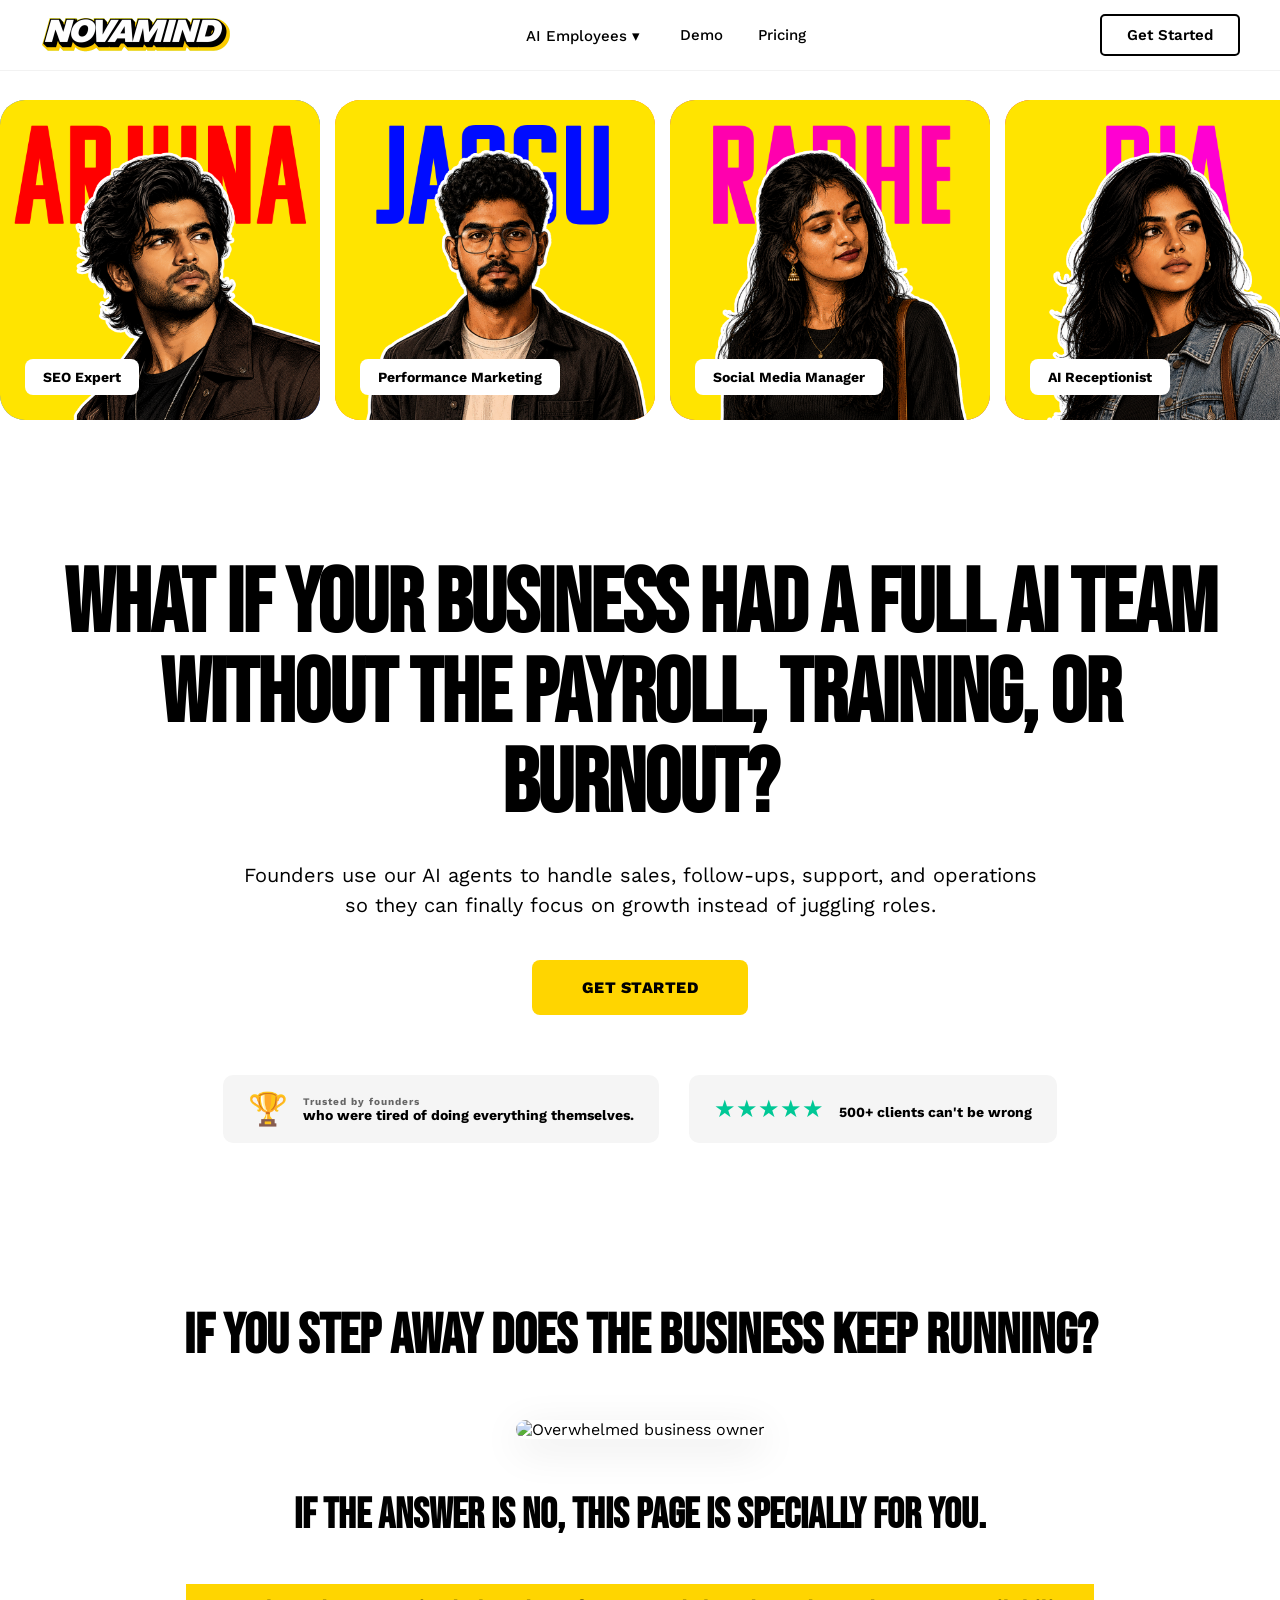
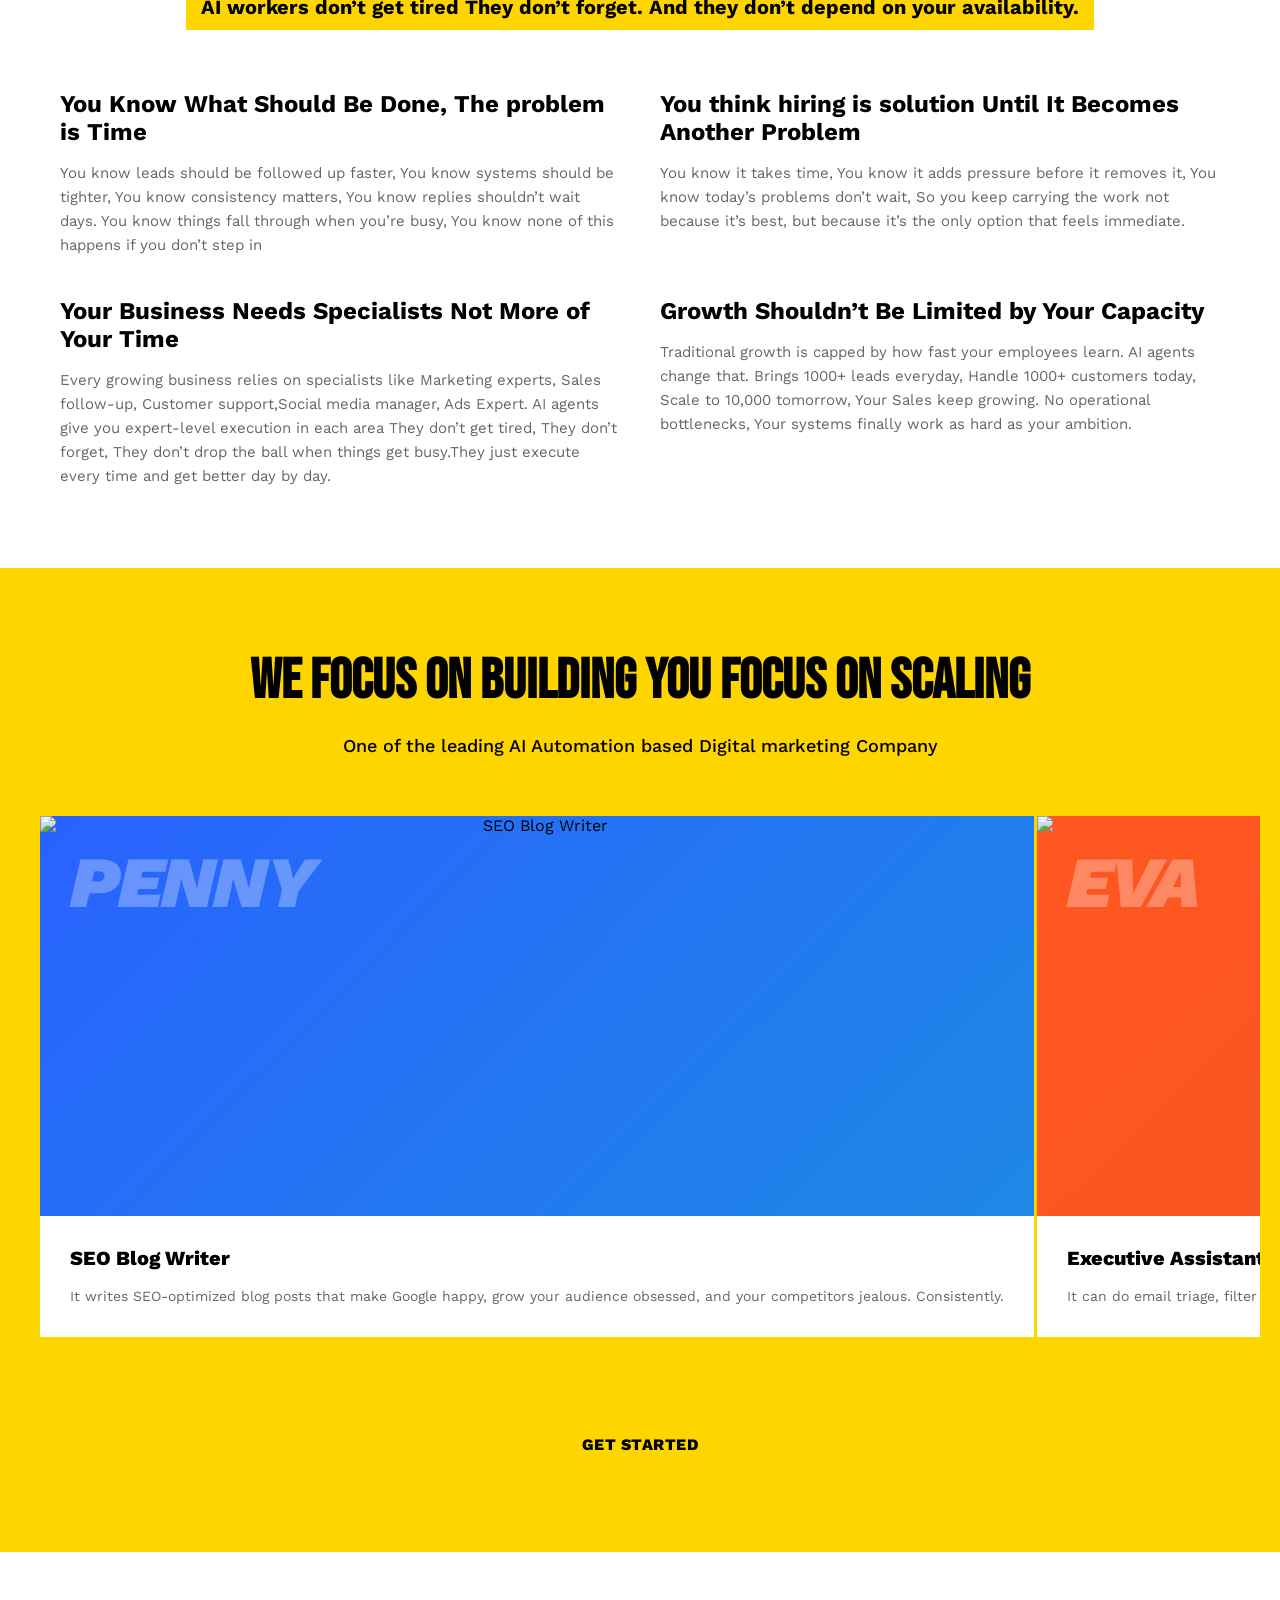
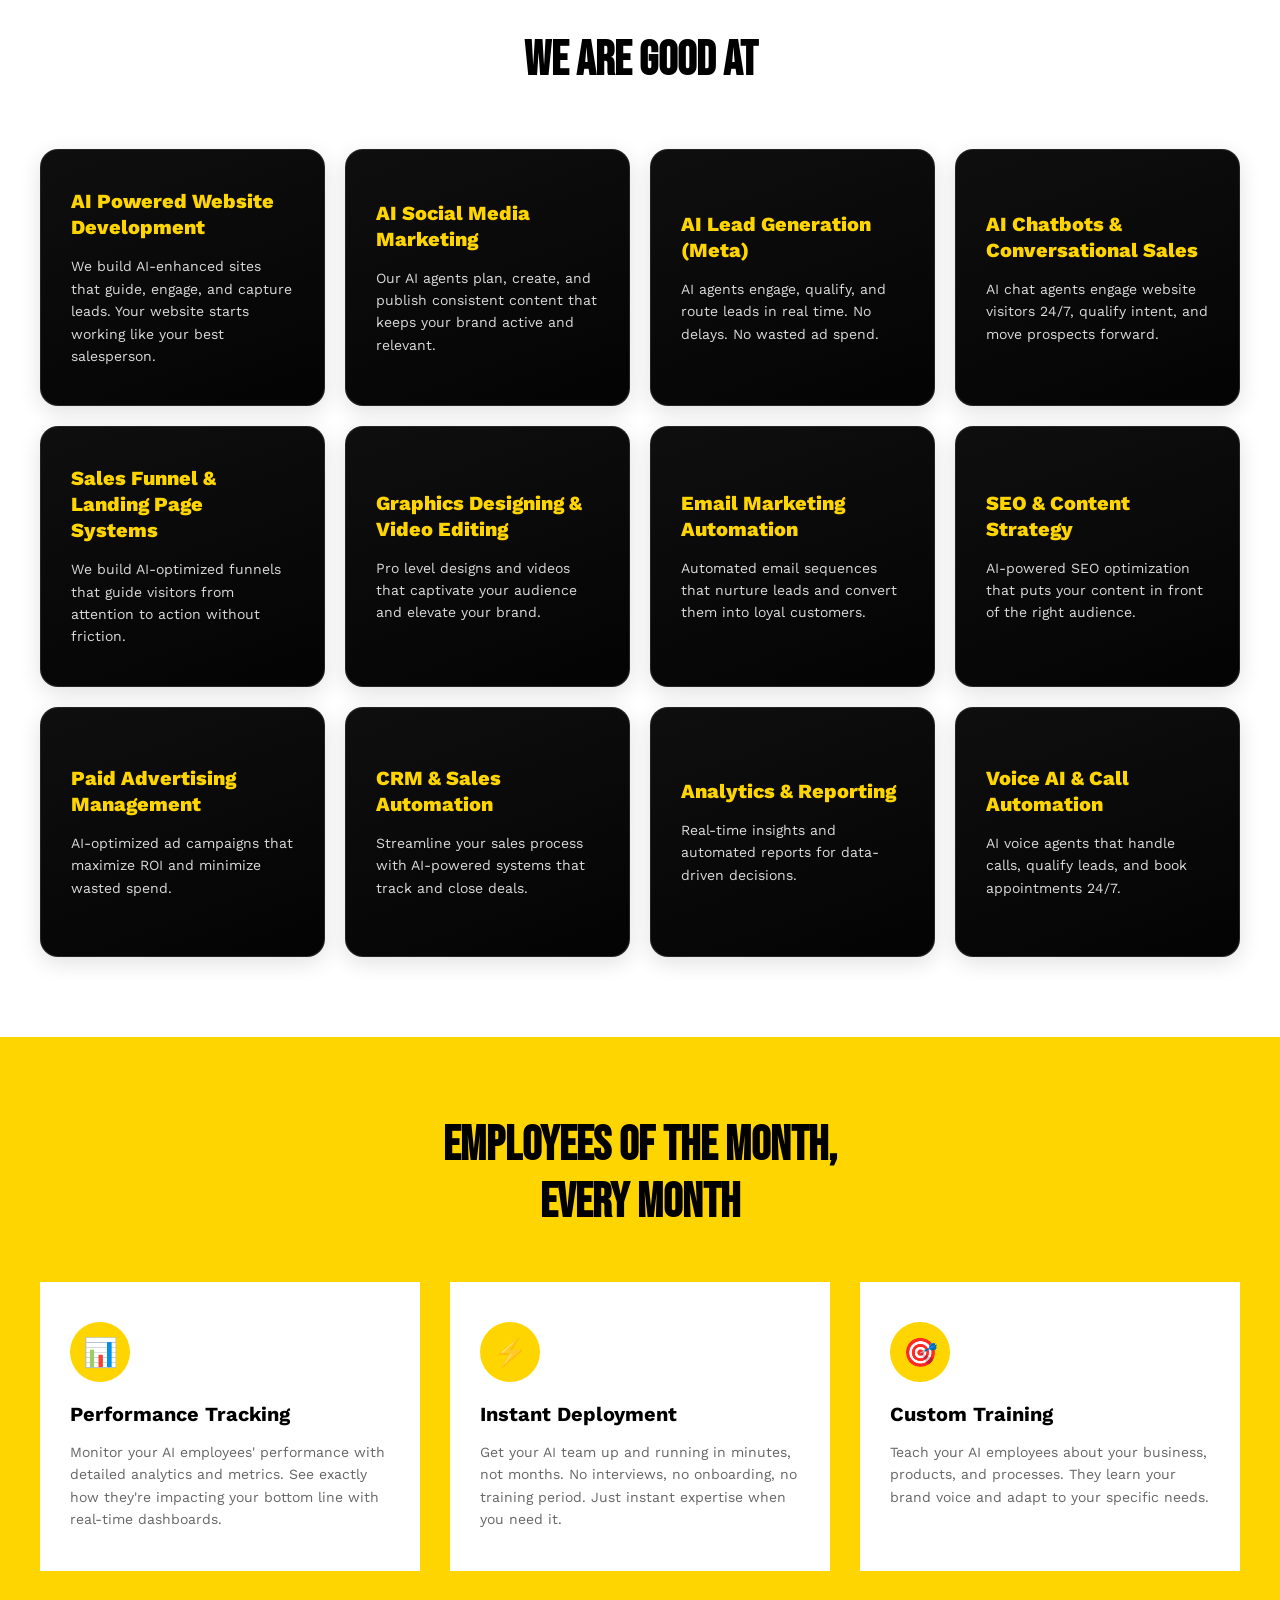
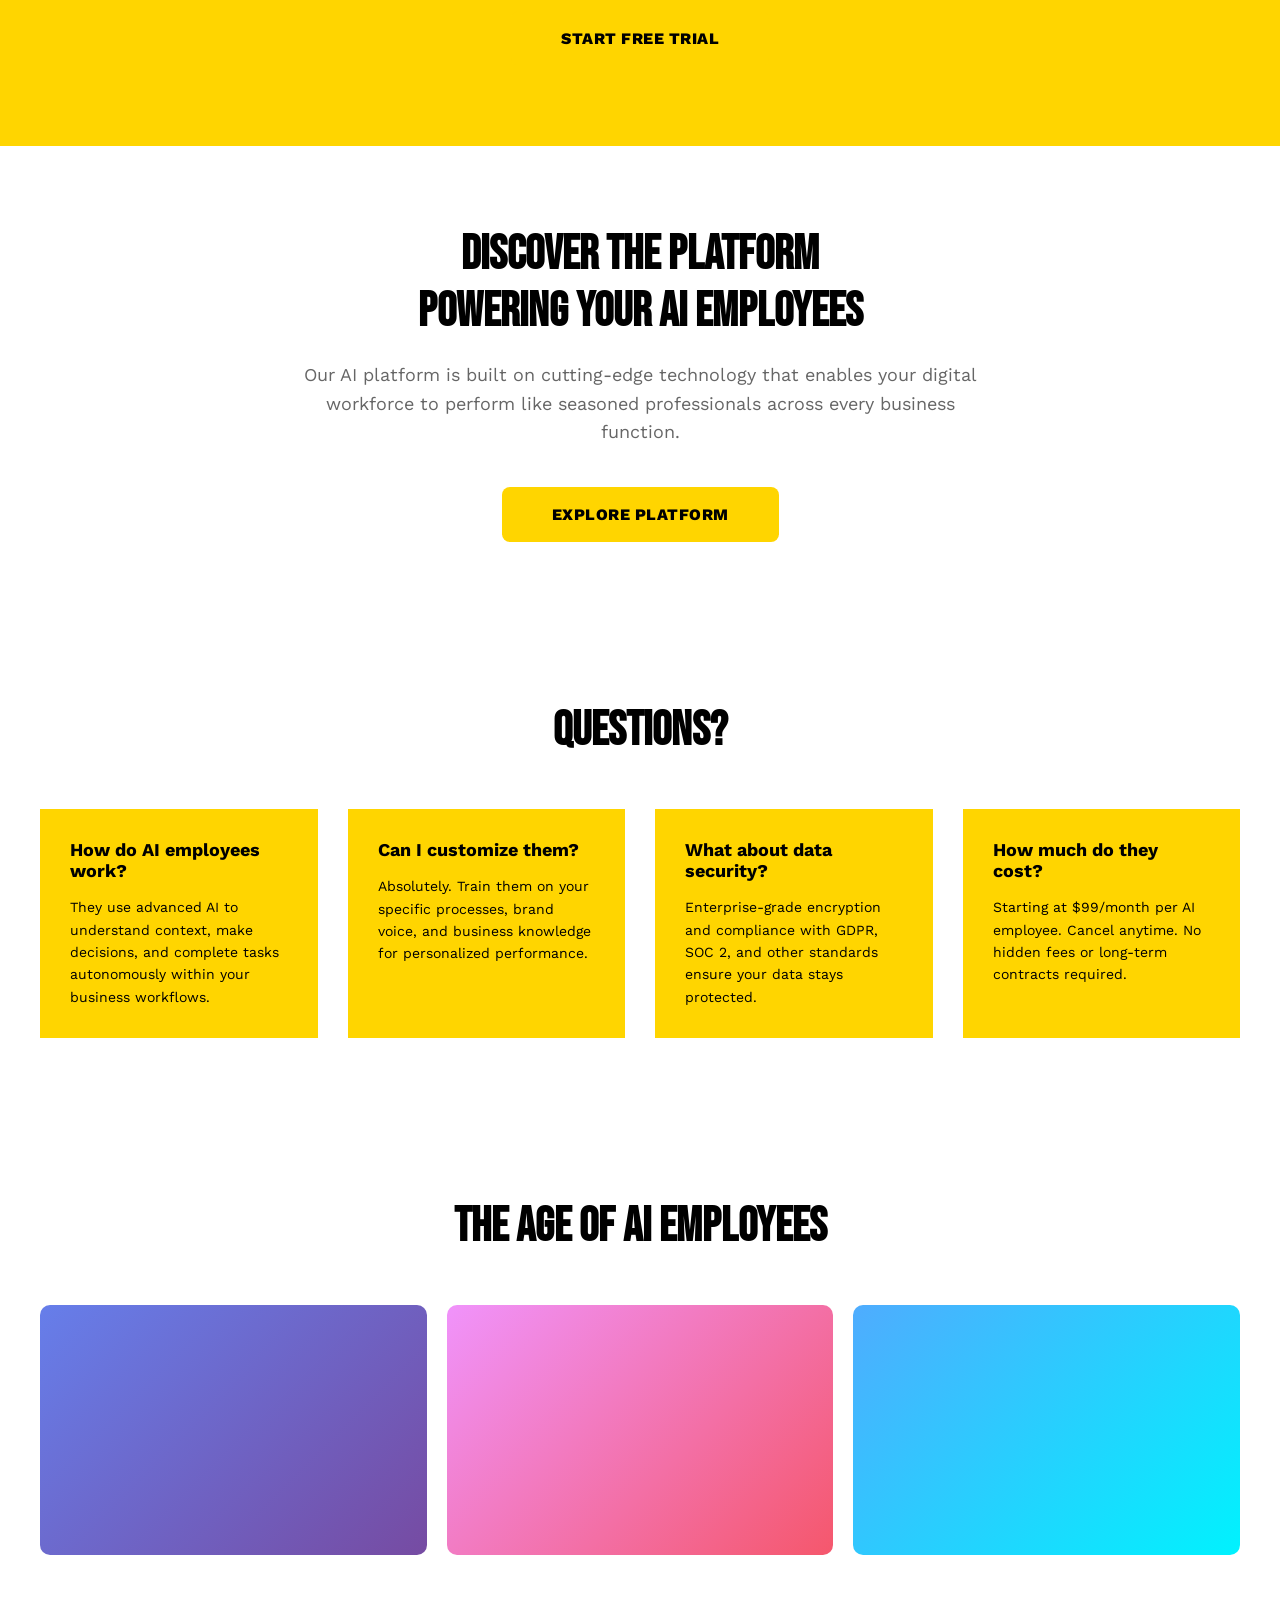
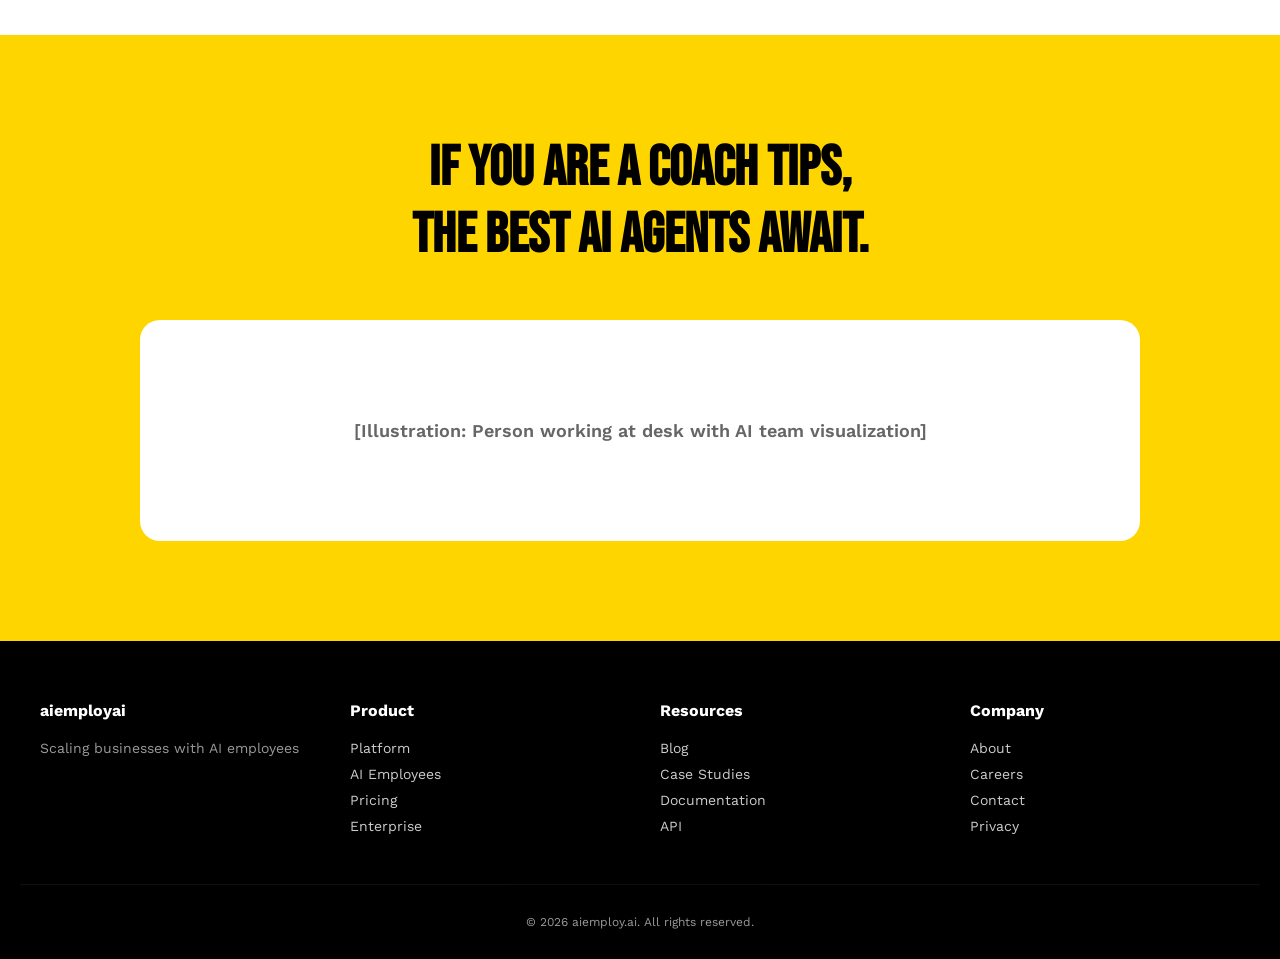
==== commit b3293a6d: "Show AI employees in mobile menu (match desktop dropdown) Replace stale placeholder cards with the 6" ====
--- a/index.html
+++ b/index.html
@@ -6,7 +6,7 @@
     <title>AI Employees To Scale Your Business</title>
     <link rel="icon" type="image/png" href="images/favicon.png">
     <link rel="apple-touch-icon" href="images/favicon.png">
-    <link rel="stylesheet" href="css/style.css?v=18">
+    <link rel="stylesheet" href="css/style.css?v=19">
 </head>
 <body>
     <!-- Fixed Transparent Header -->
@@ -105,38 +105,48 @@
         
         <div class="mobile-menu-content">
             <div class="mobile-menu-section">
-                <h3>AI Employees ▾</h3>
+                <h3>AI Employees</h3>
                 <div class="mobile-menu-grid">
-                    <a href="#demo" class="mobile-menu-card">
-                        <div class="menu-card-img" style="background: linear-gradient(135deg, #667eea 0%, #764ba2 100%);"></div>
-                        <h4>Demo</h4>
-                        <p>A closer look at how AI employees actually work.</p>
+                    <a href="performance-marketing.html" class="mobile-menu-card">
+                        <div class="menu-card-img" style="background: #FF6F00 center/cover no-repeat; background-image: url('images/jaggu.jpeg');"></div>
+                        <h4>Performance Marketing Specialist</h4>
+                        <p>JAGGU</p>
                     </a>
-                    <a href="#pricing" class="mobile-menu-card">
-                        <div class="menu-card-img" style="background: linear-gradient(135deg, #f093fb 0%, #f5576c 100%);"></div>
-                        <h4>Pricing</h4>
-                        <p>See what it cost (spoiler: less than coffee).</p>
+                    <a href="social-media-manager.html" class="mobile-menu-card">
+                        <div class="menu-card-img" style="background: #9C27B0 center/cover no-repeat; background-image: url('images/radhe.jpeg');"></div>
+                        <h4>Social Media Manager</h4>
+                        <p>RADHE</p>
                     </a>
-                    <a href="#writing" class="mobile-menu-card">
-                        <div class="menu-card-img" style="background: linear-gradient(135deg, #4facfe 0%, #00f2fe 100%);"></div>
-                        <h4>Writing</h4>
-                        <p>Reflections on hiring, training, and trusting AI employees.</p>
+                    <a href="seo-expert.html" class="mobile-menu-card">
+                        <div class="menu-card-img" style="background: #2962FF center/cover no-repeat; background-image: url('images/arjun.jpeg');"></div>
+                        <h4>SEO Expert</h4>
+                        <p>ARJUN</p>
                     </a>
-                    <a href="#case-studies" class="mobile-menu-card">
-                        <div class="menu-card-img" style="background: linear-gradient(135deg, #43e97b 0%, #38f9d7 100%);"></div>
-                        <h4>Case Studies</h4>
-                        <p>How businesses scale with AI Employees.</p>
+                    <a href="graphic-designer.html" class="mobile-menu-card">
+                        <div class="menu-card-img" style="background: #00BCD4 center/cover no-repeat; background-image: url('images/dayana.jpeg');"></div>
+                        <h4>Graphic Designer</h4>
+                        <p>DAYANA</p>
                     </a>
-                    <a href="#shop" class="mobile-menu-card">
-                        <div class="menu-card-img" style="background: linear-gradient(135deg, #fa709a 0%, #fee140 100%);"></div>
-                        <h4>Shop</h4>
-                        <p>Clothing for teams with more agents than humans.</p>
+                    <a href="video-editor.html" class="mobile-menu-card">
+                        <div class="menu-card-img" style="background: #7C4DFF center/cover no-repeat; background-image: url('images/rukku.jpeg');"></div>
+                        <h4>Video Editor</h4>
+                        <p>RUKKU</p>
                     </a>
-                </div>
-            </div>
-            
+                    <a href="ai-receptionist.html" class="mobile-menu-card">
+                        <div class="menu-card-img" style="background: #E91E63 center/cover no-repeat; background-image: url('images/dia.jpeg');"></div>
+                        <h4>AI Receptionist</h4>
+                        <p>DIA</p>
+                    </a>
+                </div>
+            </div>
+
+            <div class="mobile-menu-section">
+                <h3>More</h3>
+                <a href="#demo" class="mobile-nav-link">Demo</a>
+                <a href="#pricing" class="mobile-nav-link">Pricing</a>
+            </div>
+
             <div class="mobile-menu-buttons">
-                <a href="#login" class="mobile-login-btn">LOG IN</a>
                 <a href="get-started.html" class="mobile-get-started-btn">GET STARTED</a>
             </div>
         </div>
--- a/css/style.css
+++ b/css/style.css
@@ -297,6 +297,24 @@
     margin-bottom: 20px;
 }
 
+.mobile-menu-section + .mobile-menu-section {
+    margin-top: 30px;
+}
+
+.mobile-nav-link {
+    display: block;
+    padding: 14px 4px;
+    font-size: 18px;
+    font-weight: 700;
+    color: var(--black);
+    text-decoration: none;
+    border-bottom: 1px solid rgba(0, 0, 0, 0.08);
+}
+
+.mobile-nav-link:hover {
+    color: var(--gray);
+}
+
 .mobile-menu-grid {
     display: flex;
     flex-direction: column;
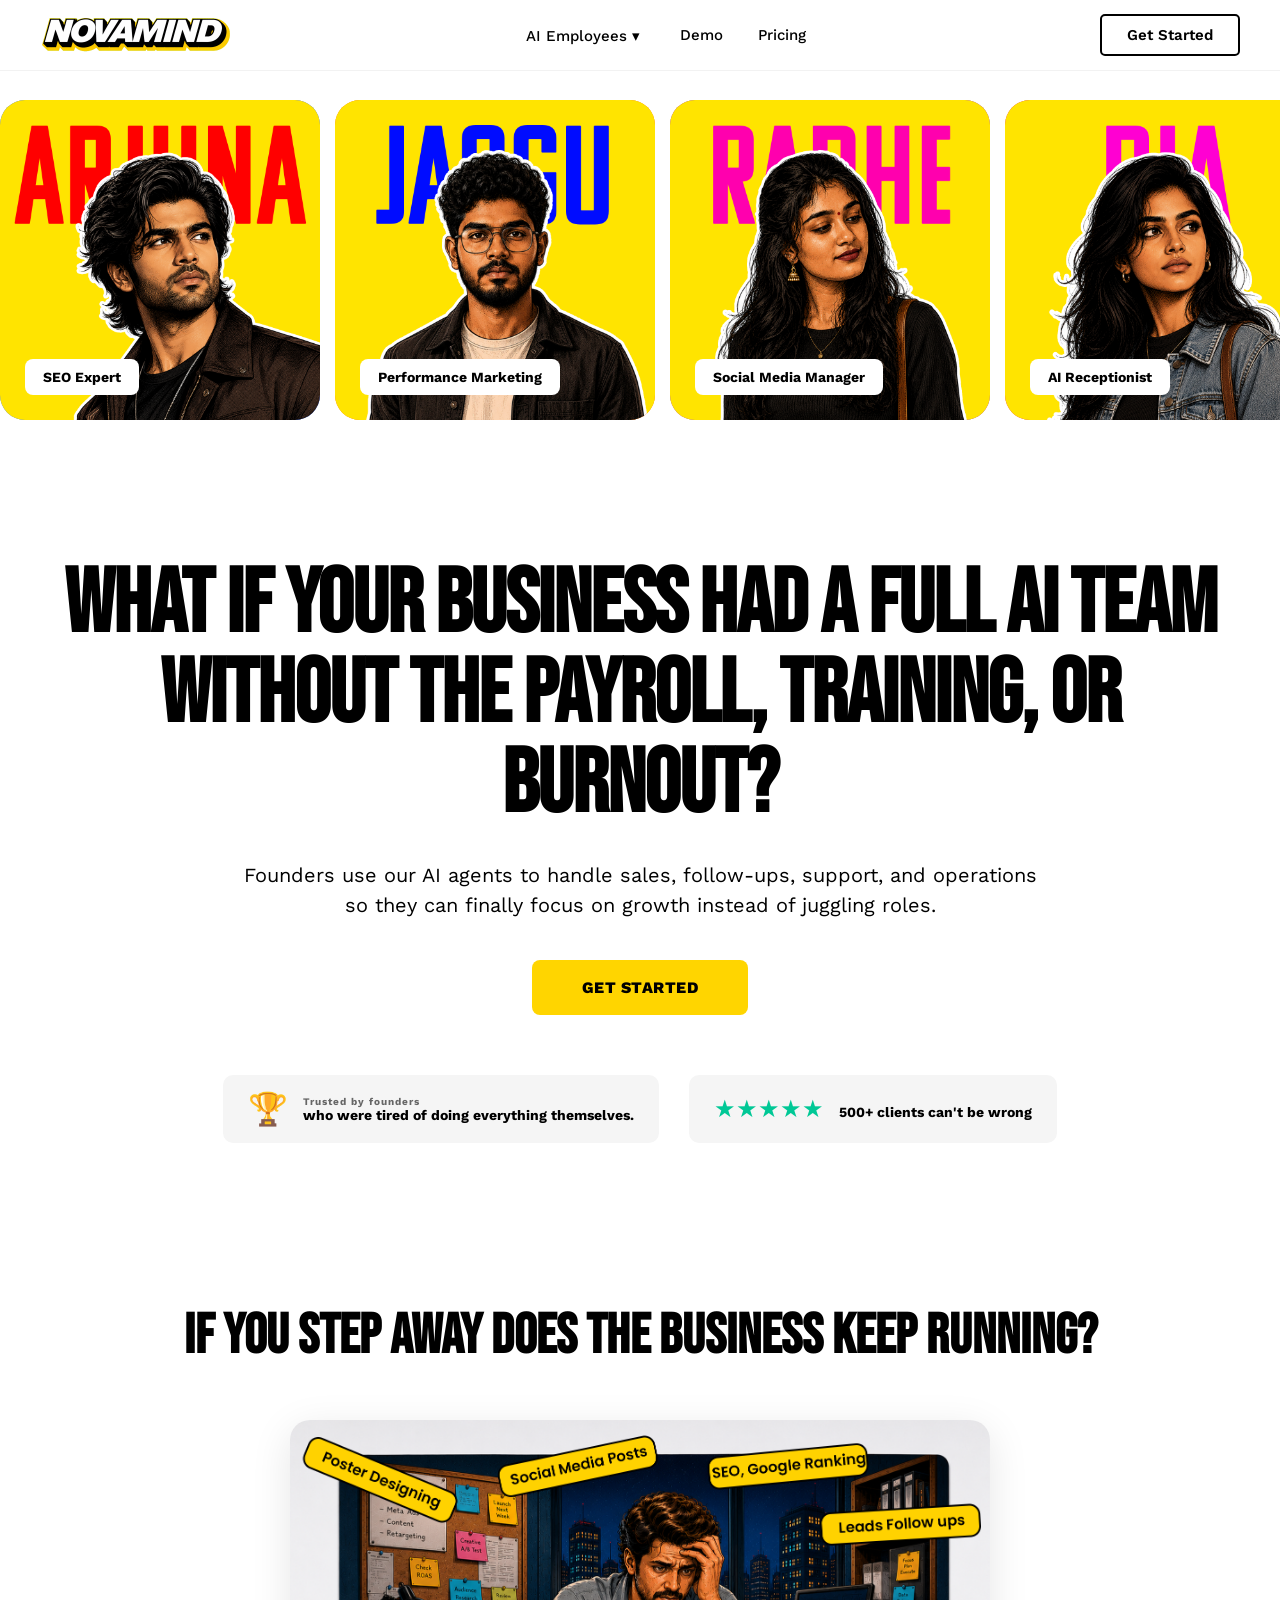
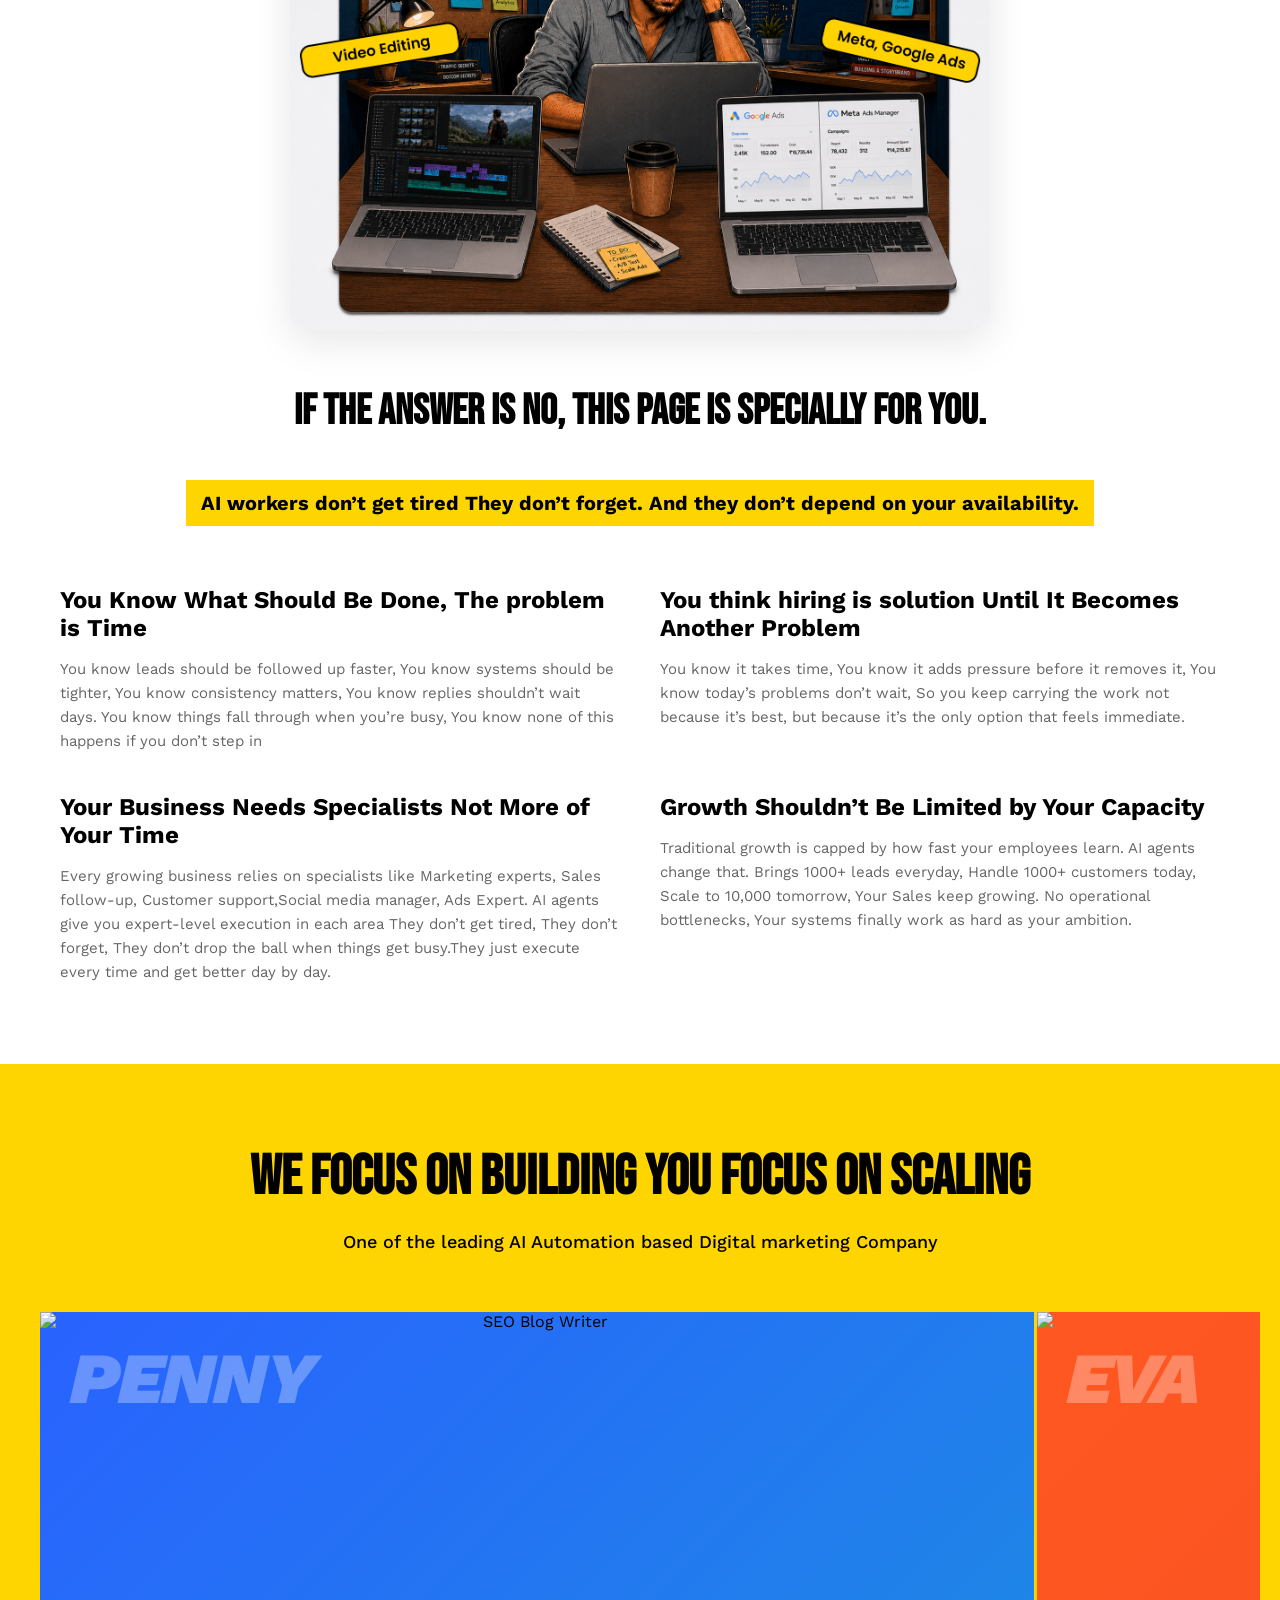
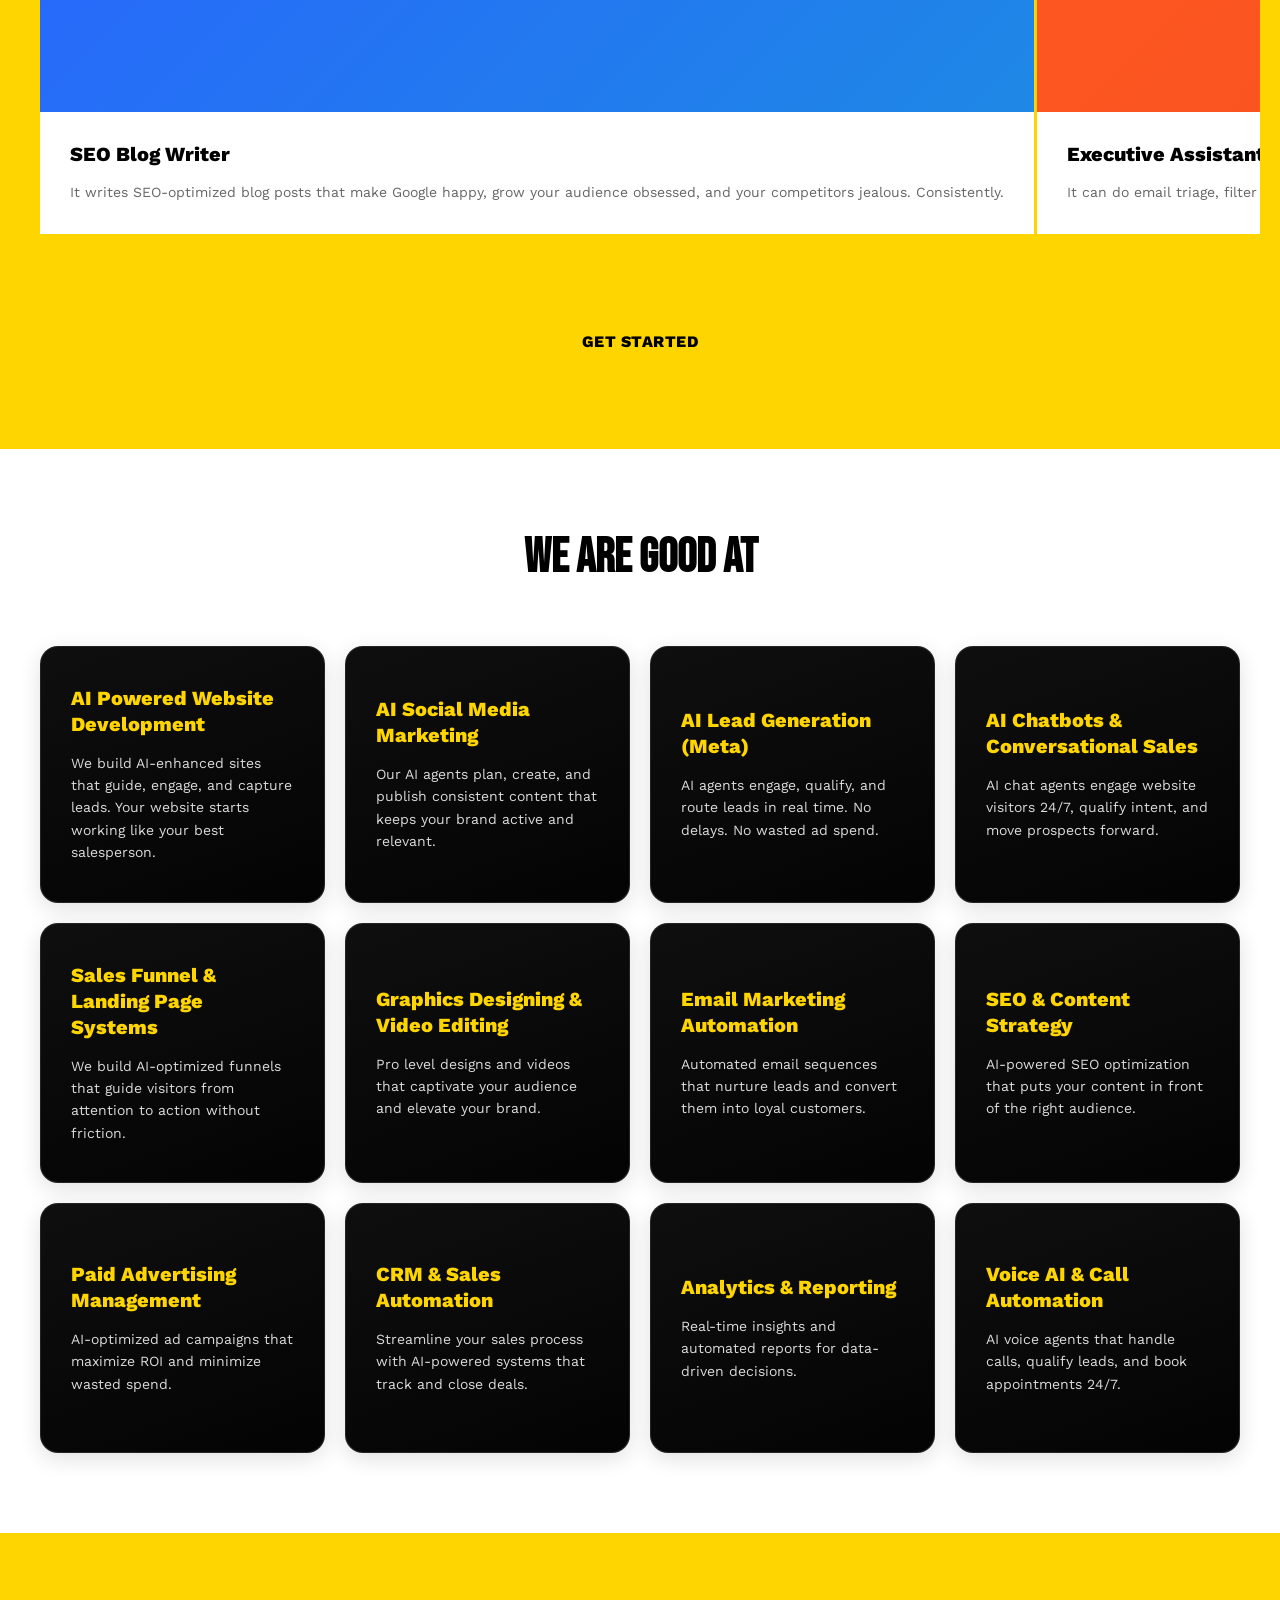
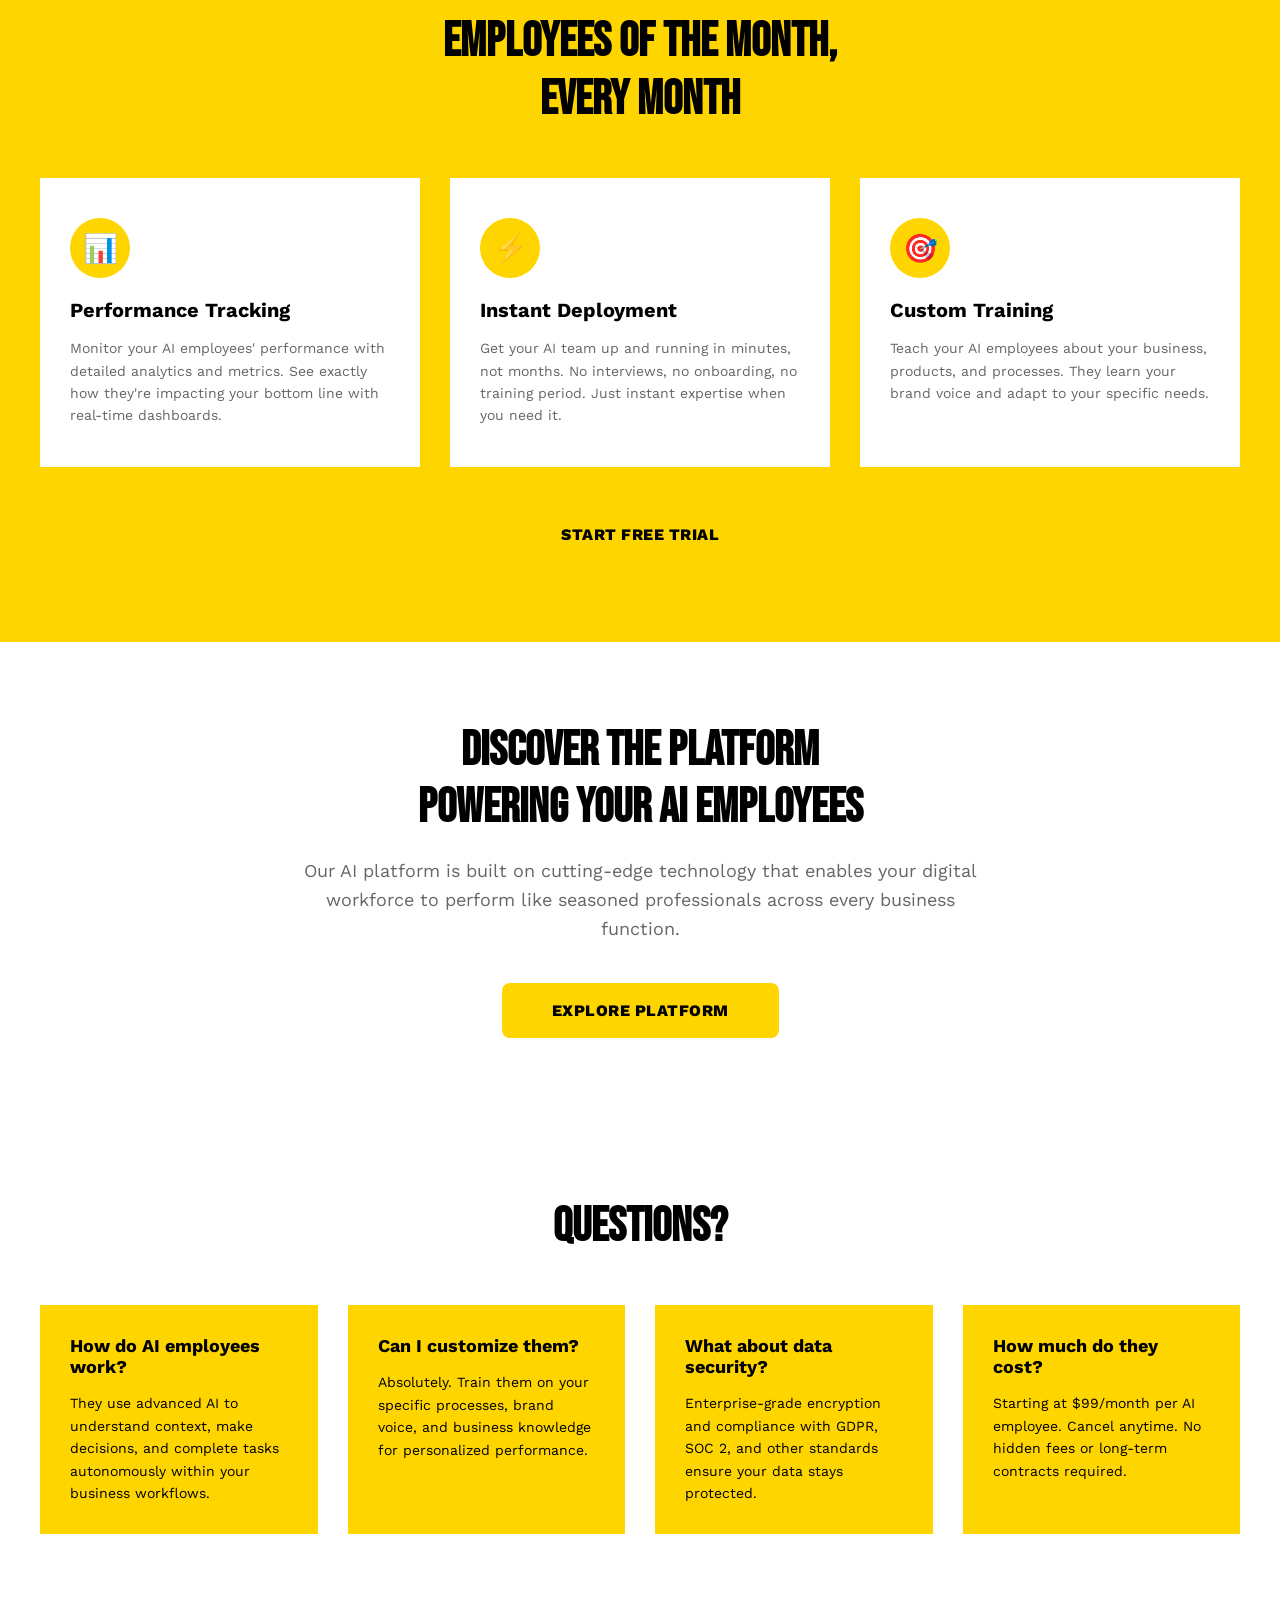
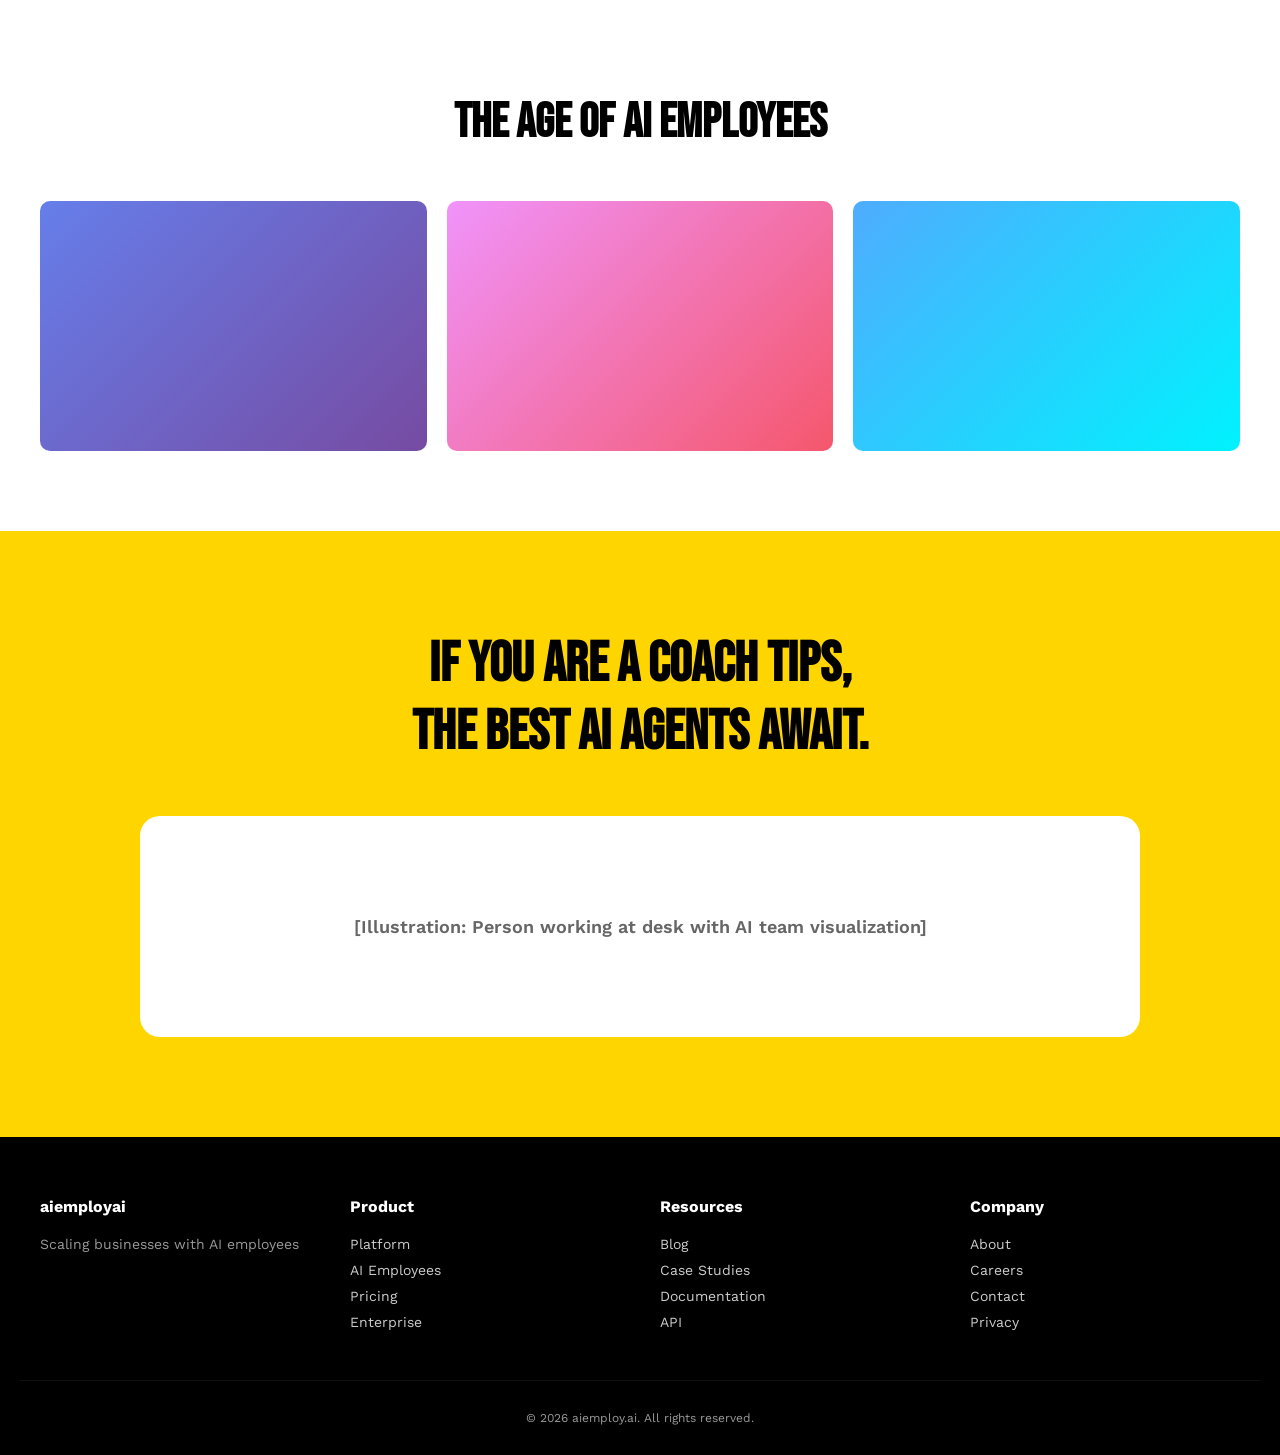
==== commit a3aa3493: "Add image to 'If You Step Away' business section Co-Authored-By: Claude Opus 4.8 (1M context) <norep" ====
--- a/index.html
+++ b/index.html
@@ -342,7 +342,7 @@
         
         <!-- Image Container -->
         <div class="business-image-container">
-            <img src="your-image-here.png" alt="Overwhelmed business owner" class="business-image">
+            <img src="images/business-keep-running.png" alt="If you step away, does the business keep running?" class="business-image">
         </div>
         
         <h3 class="business-subtitle">If the answer is no, this page is specially for you.</h3>
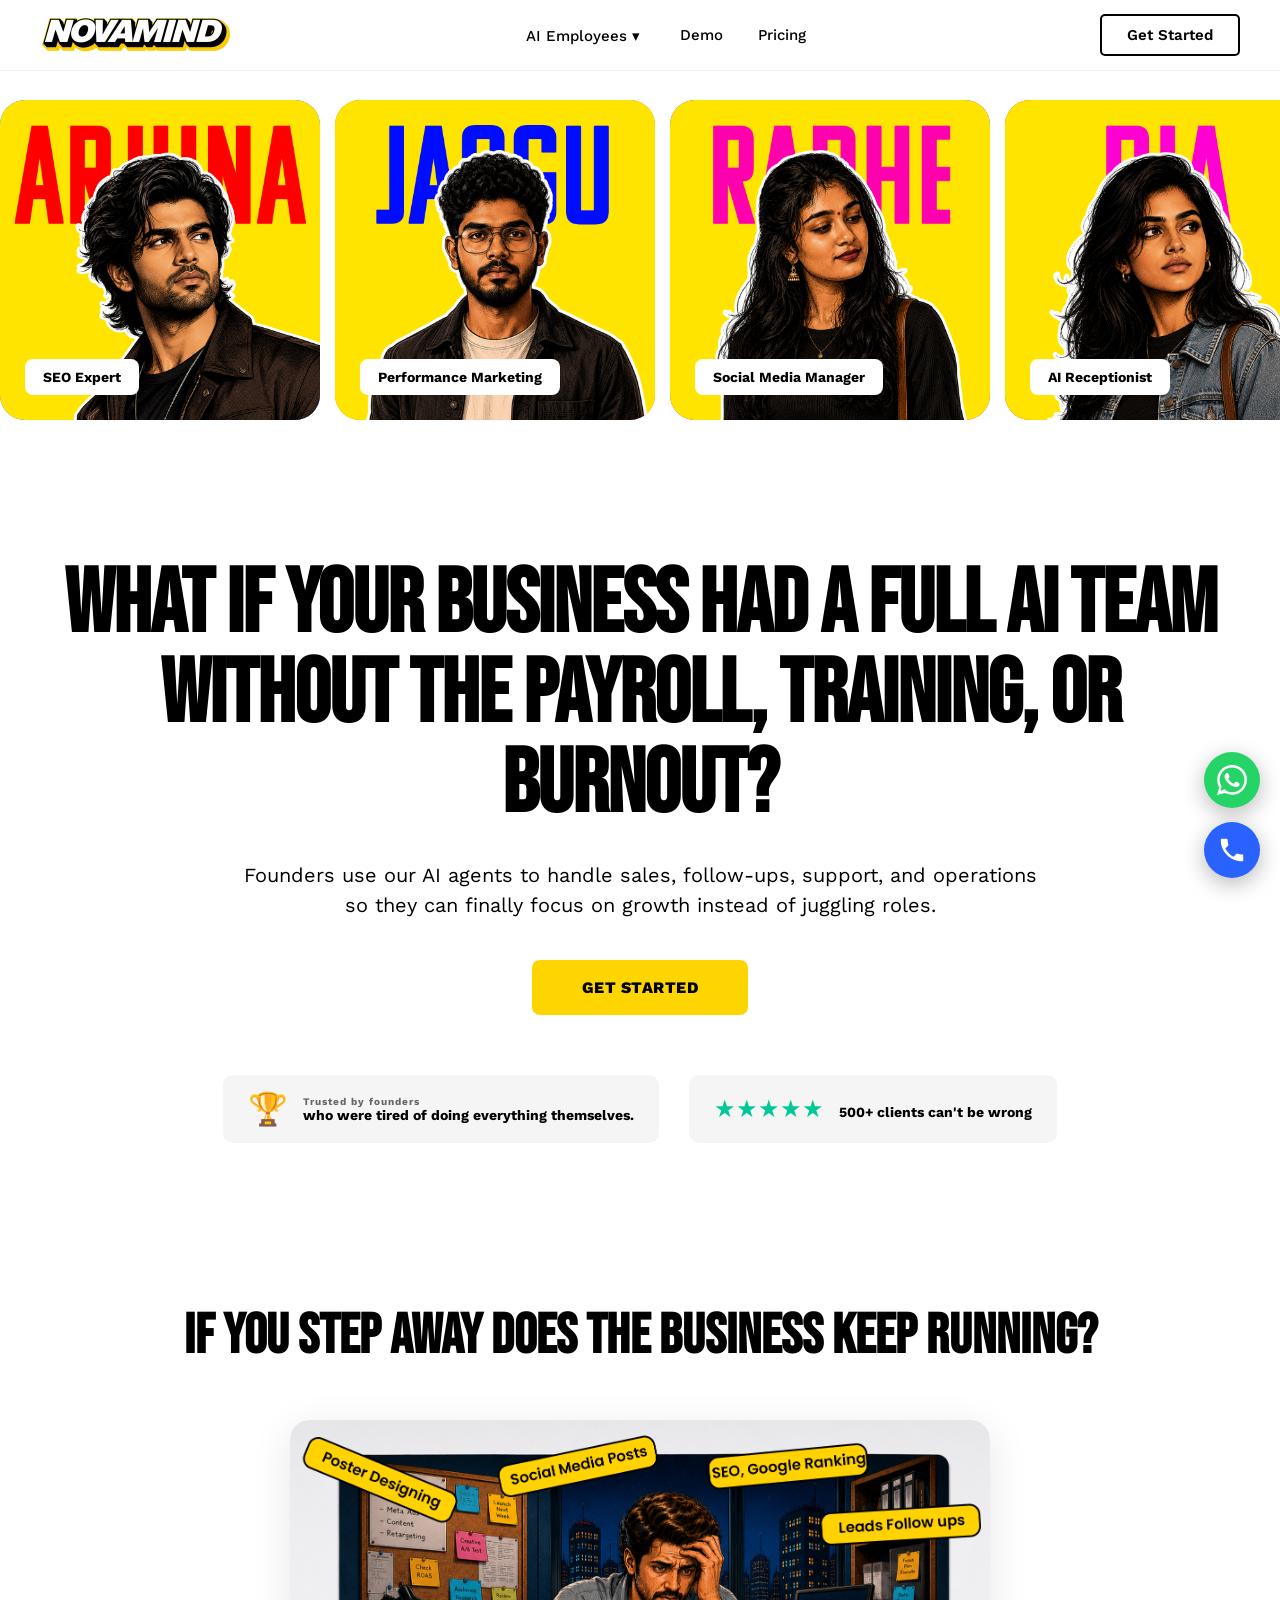
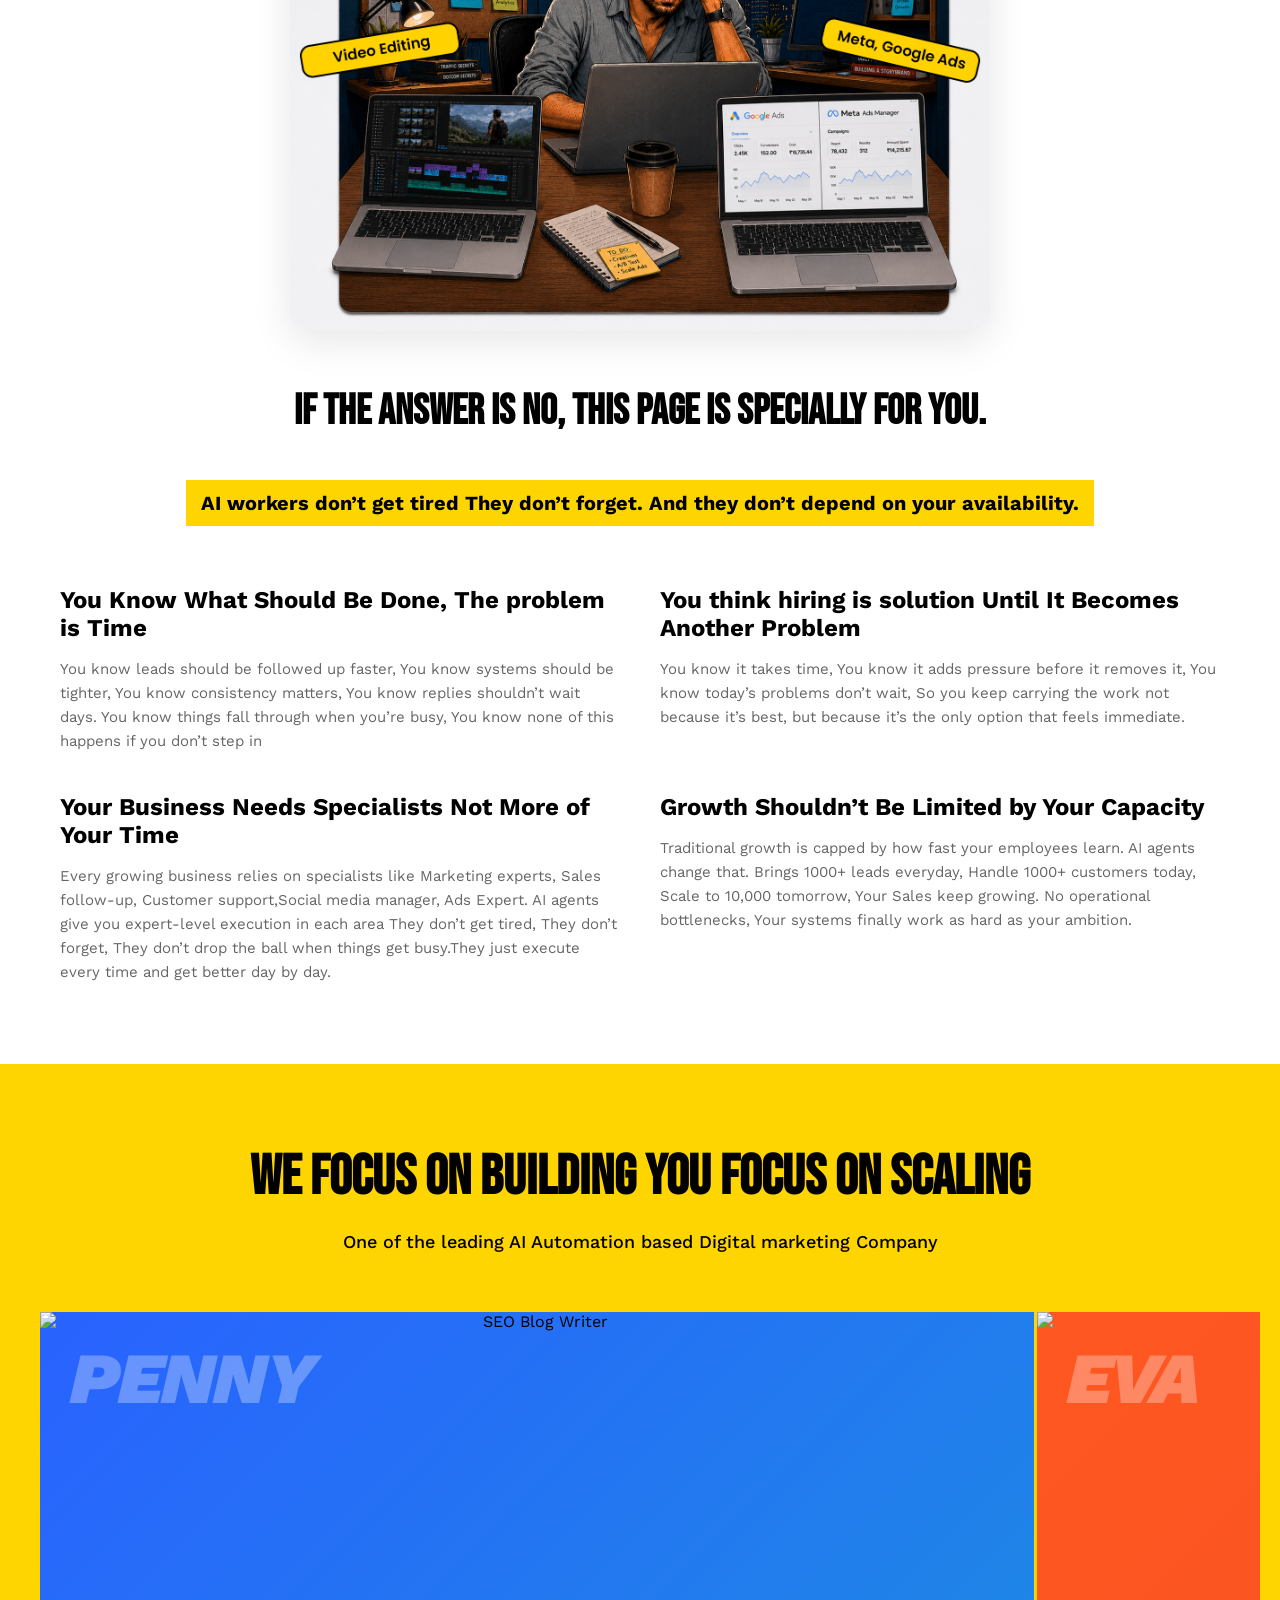
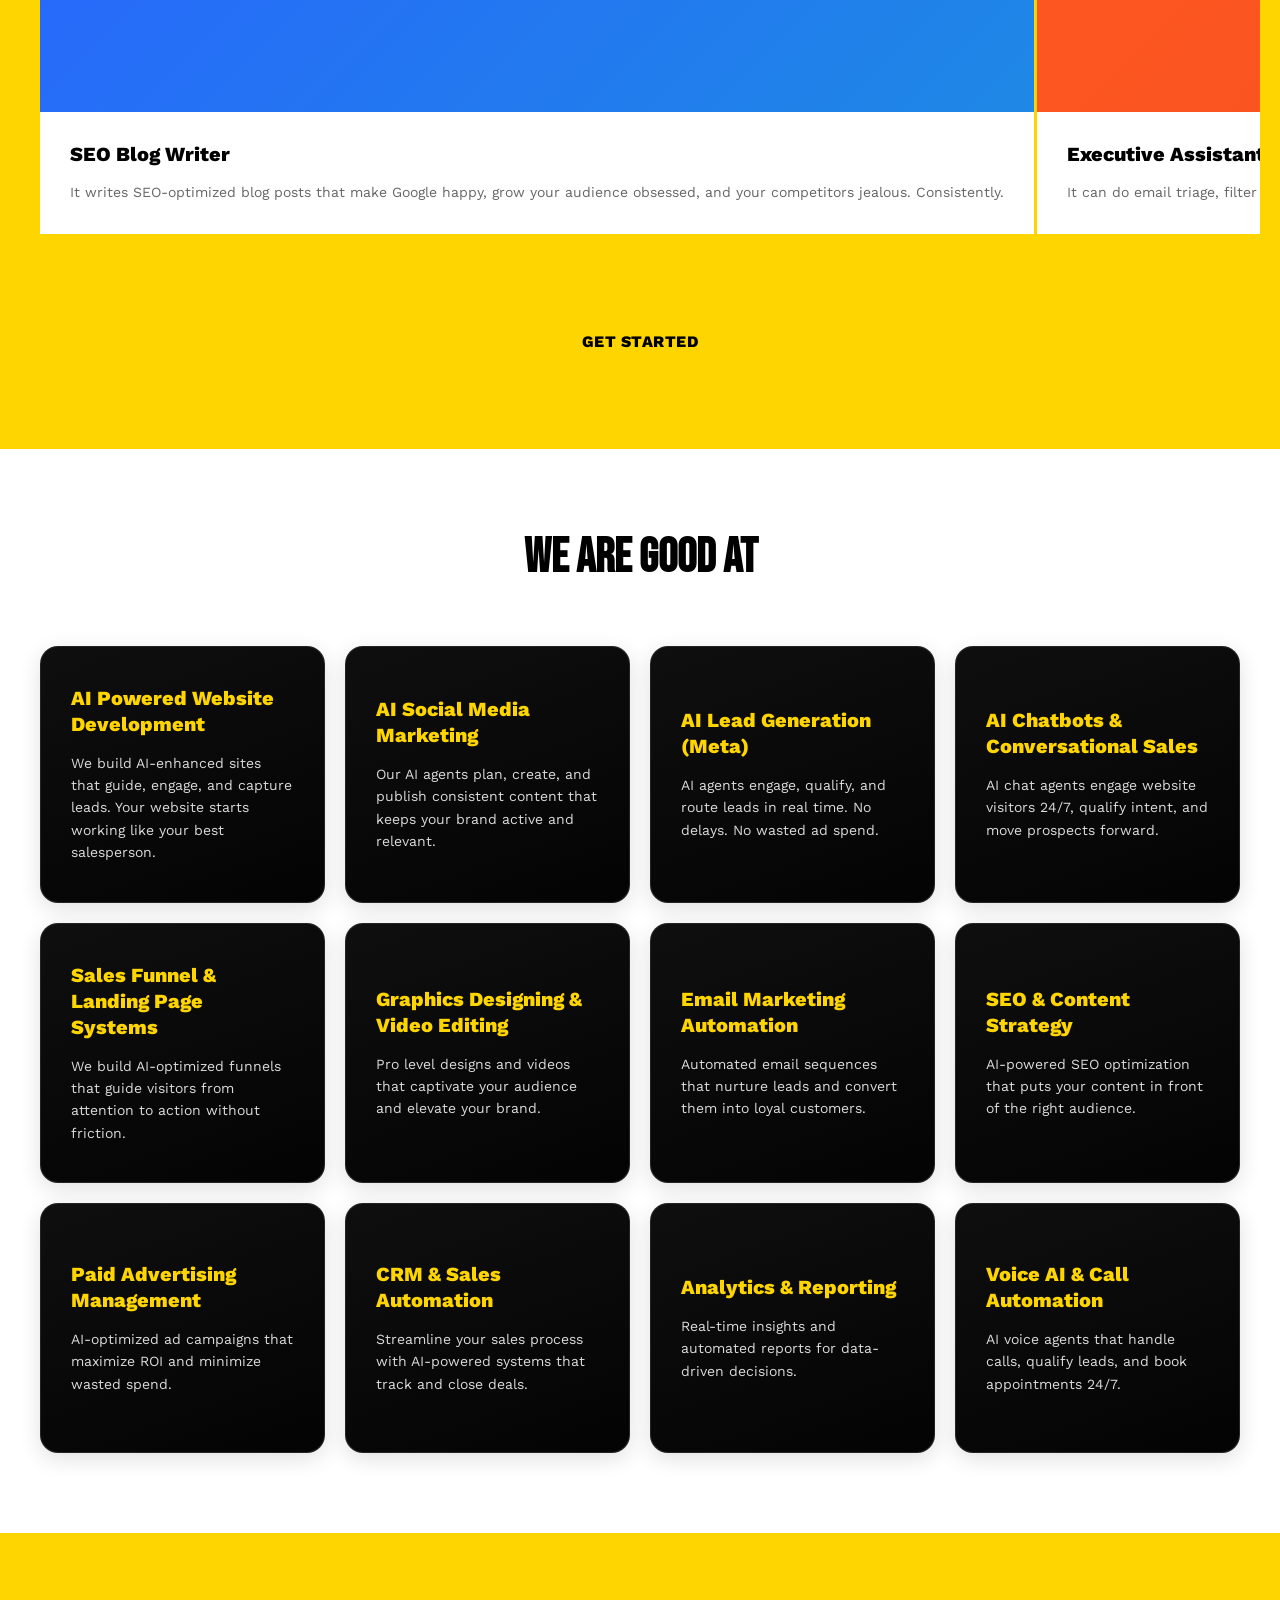
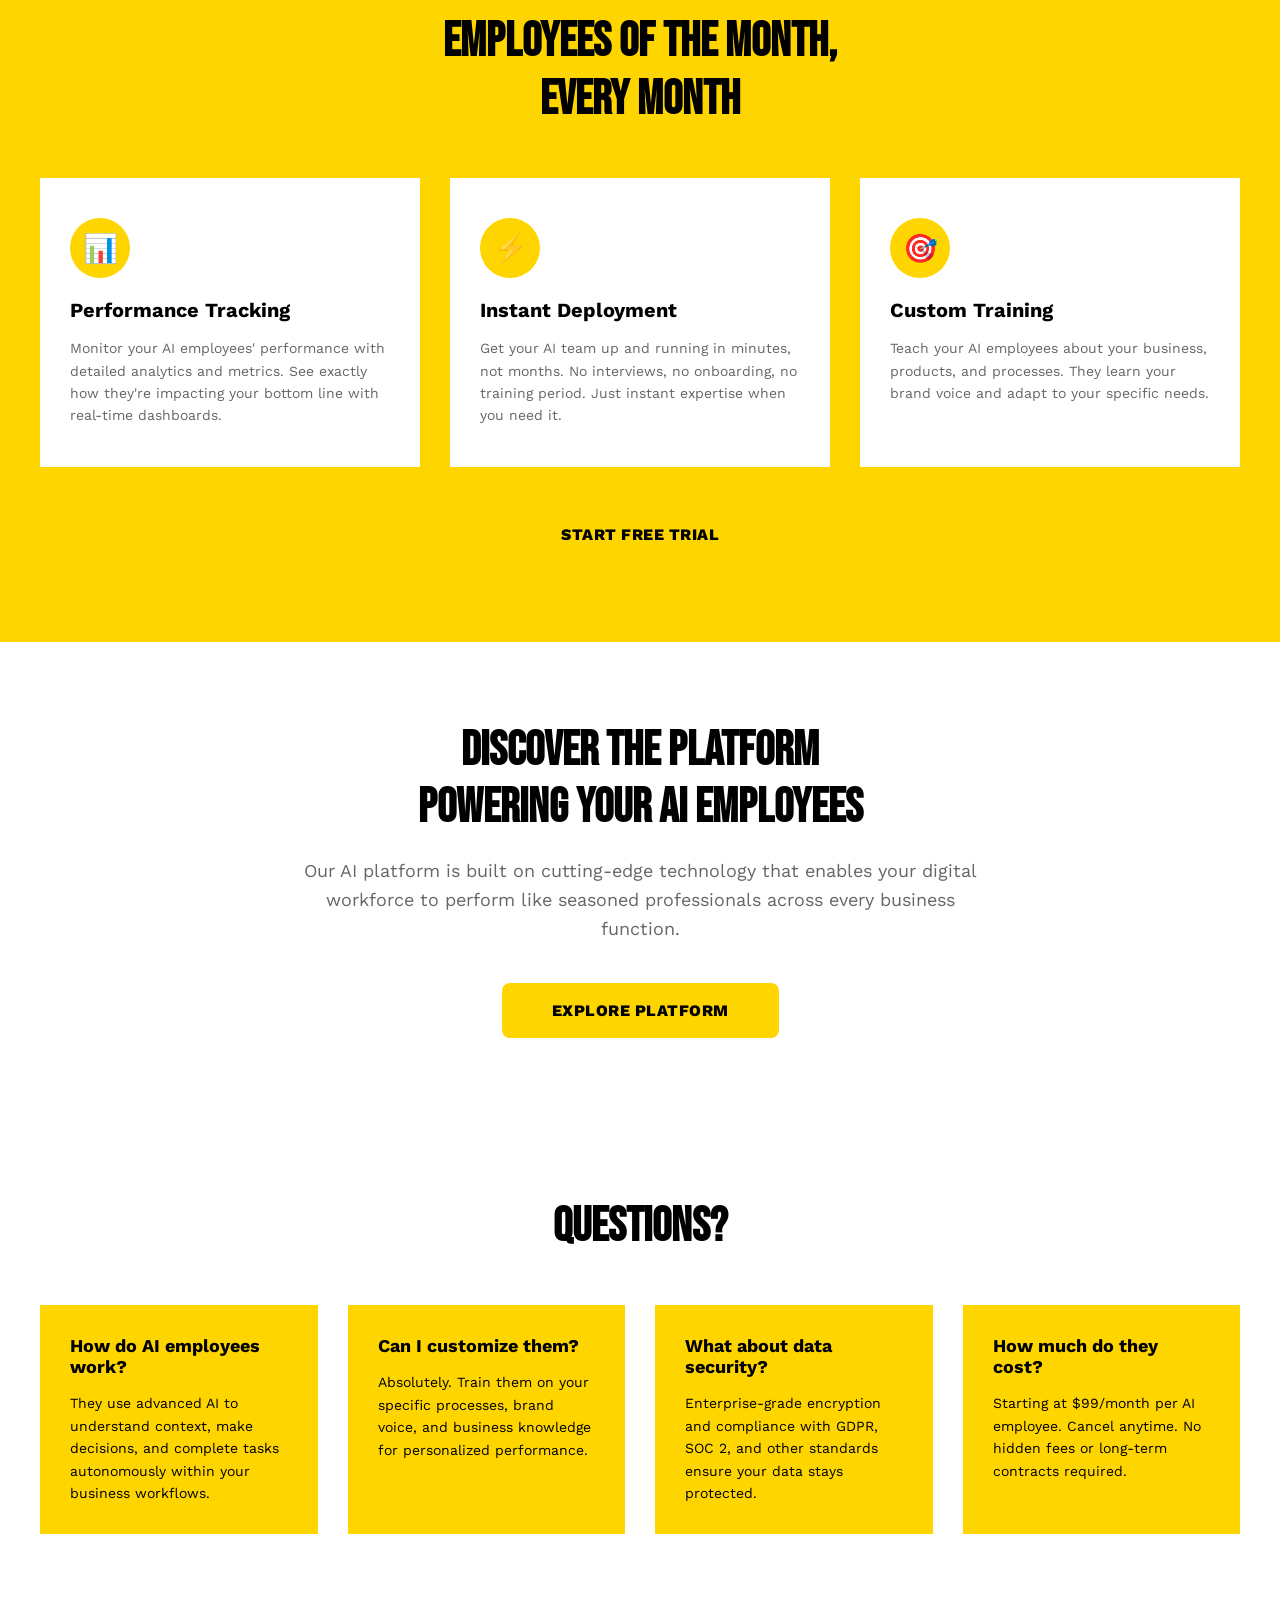
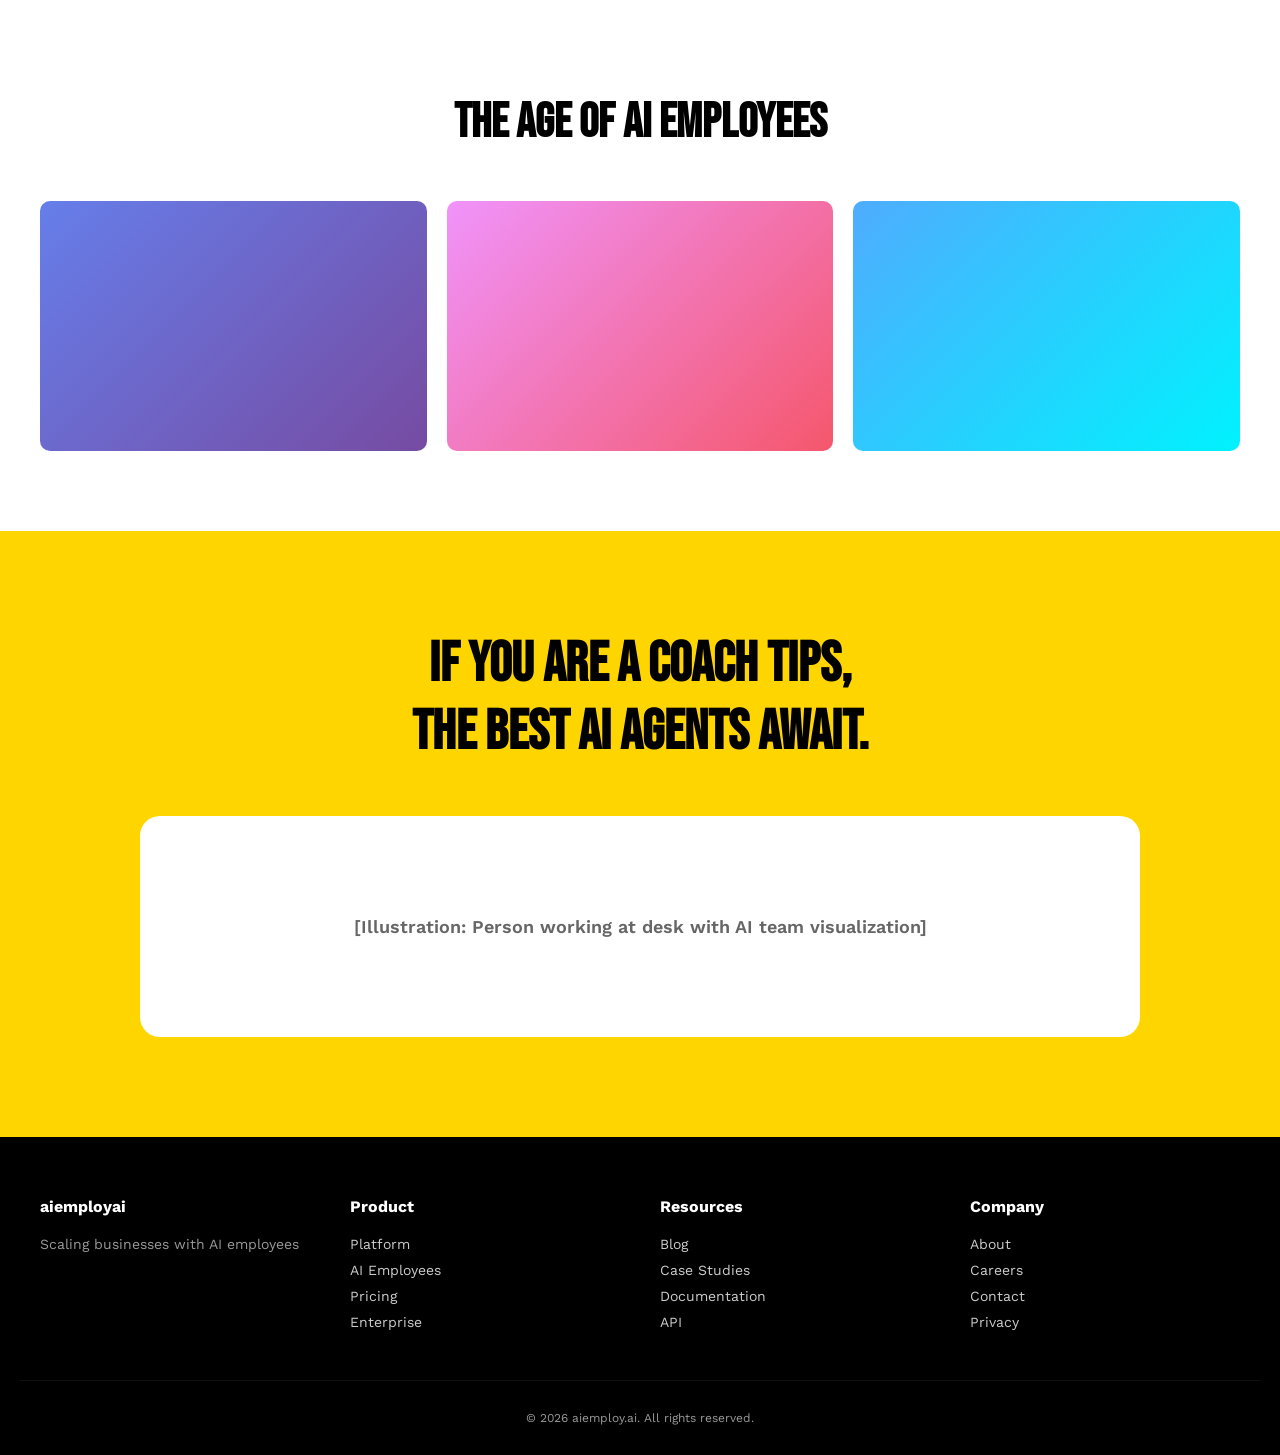
==== commit 25576a35: "Add floating Call + WhatsApp buttons on every page Placeholder numbers (910000000000) — to be replac" ====
--- a/index.html
+++ b/index.html
@@ -6,7 +6,7 @@
     <title>AI Employees To Scale Your Business</title>
     <link rel="icon" type="image/png" href="images/favicon.png">
     <link rel="apple-touch-icon" href="images/favicon.png">
-    <link rel="stylesheet" href="css/style.css?v=19">
+    <link rel="stylesheet" href="css/style.css?v=20">
 </head>
 <body>
     <!-- Fixed Transparent Header -->
@@ -651,6 +651,16 @@
         </div>
     </footer>
 
+    <!-- Floating Call + WhatsApp buttons -->
+    <div class="floating-contact">
+        <a href="https://wa.me/910000000000?text=Hi%20Novamind%2C%20I'd%20like%20to%20know%20more%20about%20your%20AI%20employees." class="float-btn float-whatsapp" target="_blank" rel="noopener" aria-label="Chat on WhatsApp">
+            <svg viewBox="0 0 24 24" fill="currentColor"><path d="M.057 24l1.687-6.163a11.867 11.867 0 0 1-1.587-5.946C.16 5.335 5.495 0 12.05 0a11.82 11.82 0 0 1 8.413 3.488 11.82 11.82 0 0 1 3.48 8.414c-.003 6.557-5.338 11.892-11.893 11.892a11.9 11.9 0 0 1-5.688-1.448L.057 24zm6.597-3.807c1.676.995 3.276 1.591 5.392 1.592 5.448 0 9.886-4.434 9.889-9.885.002-5.462-4.415-9.89-9.881-9.892-5.452 0-9.887 4.434-9.889 9.884a9.86 9.86 0 0 0 1.51 5.26l-.999 3.648 3.978-1.607zm11.387-5.464c-.074-.124-.272-.198-.57-.347-.297-.149-1.758-.868-2.031-.967-.272-.099-.47-.149-.669.149-.198.297-.768.967-.941 1.165-.173.198-.347.223-.644.074-.297-.149-1.255-.462-2.39-1.475-.883-.788-1.48-1.761-1.653-2.059-.173-.297-.018-.458.13-.606.134-.133.297-.347.446-.521.151-.172.2-.296.3-.495.099-.198.05-.372-.025-.521-.075-.148-.669-1.611-.916-2.206-.242-.579-.487-.5-.669-.51l-.57-.01c-.198 0-.52.074-.792.372s-1.04 1.016-1.04 2.479 1.065 2.876 1.213 3.074c.149.198 2.095 3.2 5.076 4.487.709.306 1.263.489 1.694.626.712.226 1.36.194 1.872.118.571-.085 1.758-.719 2.006-1.413.247-.694.247-1.289.173-1.413z"/></svg>
+        </a>
+        <a href="tel:+910000000000" class="float-btn float-call" aria-label="Call us">
+            <svg viewBox="0 0 24 24" fill="currentColor"><path d="M6.62 10.79c1.44 2.83 3.76 5.14 6.59 6.59l2.2-2.2c.27-.27.67-.36 1.02-.24 1.12.37 2.33.57 3.57.57.55 0 1 .45 1 1V20c0 .55-.45 1-1 1-9.39 0-17-7.61-17-17 0-.55.45-1 1-1h3.5c.55 0 1 .45 1 1 0 1.25.2 2.45.57 3.57.11.35.03.74-.25 1.02l-2.2 2.2z"/></svg>
+        </a>
+    </div>
+
     <script src="js/script.js?v=3"></script>
 </body>
 </html>
--- a/css/style.css
+++ b/css/style.css
@@ -1114,6 +1114,65 @@
     opacity: 0.6;
 }
 
+/* Floating contact buttons (Call + WhatsApp) */
+.floating-contact {
+    position: fixed;
+    right: 20px;
+    bottom: 22px;
+    display: flex;
+    flex-direction: column;
+    gap: 14px;
+    z-index: 1600;
+}
+
+.float-btn {
+    width: 56px;
+    height: 56px;
+    border-radius: 50%;
+    display: flex;
+    align-items: center;
+    justify-content: center;
+    color: #fff;
+    box-shadow: 0 6px 22px rgba(0, 0, 0, 0.28);
+    transition: transform 0.2s ease, box-shadow 0.2s ease;
+}
+
+.float-btn:hover {
+    transform: scale(1.08);
+    box-shadow: 0 10px 28px rgba(0, 0, 0, 0.32);
+}
+
+.float-btn svg {
+    width: 30px;
+    height: 30px;
+}
+
+.float-whatsapp {
+    background: #25D366;
+}
+
+.float-call {
+    background: #2962FF;
+    animation: floatPulse 2s infinite;
+}
+
+@keyframes floatPulse {
+    0%   { box-shadow: 0 6px 22px rgba(0,0,0,0.28), 0 0 0 0 rgba(41, 98, 255, 0.45); }
+    70%  { box-shadow: 0 6px 22px rgba(0,0,0,0.28), 0 0 0 14px rgba(41, 98, 255, 0); }
+    100% { box-shadow: 0 6px 22px rgba(0,0,0,0.28), 0 0 0 0 rgba(41, 98, 255, 0); }
+}
+
+@media (max-width: 480px) {
+    .float-btn {
+        width: 50px;
+        height: 50px;
+    }
+    .float-btn svg {
+        width: 26px;
+        height: 26px;
+    }
+}
+
 /* Animations */
 @keyframes fadeInUp {
     from {
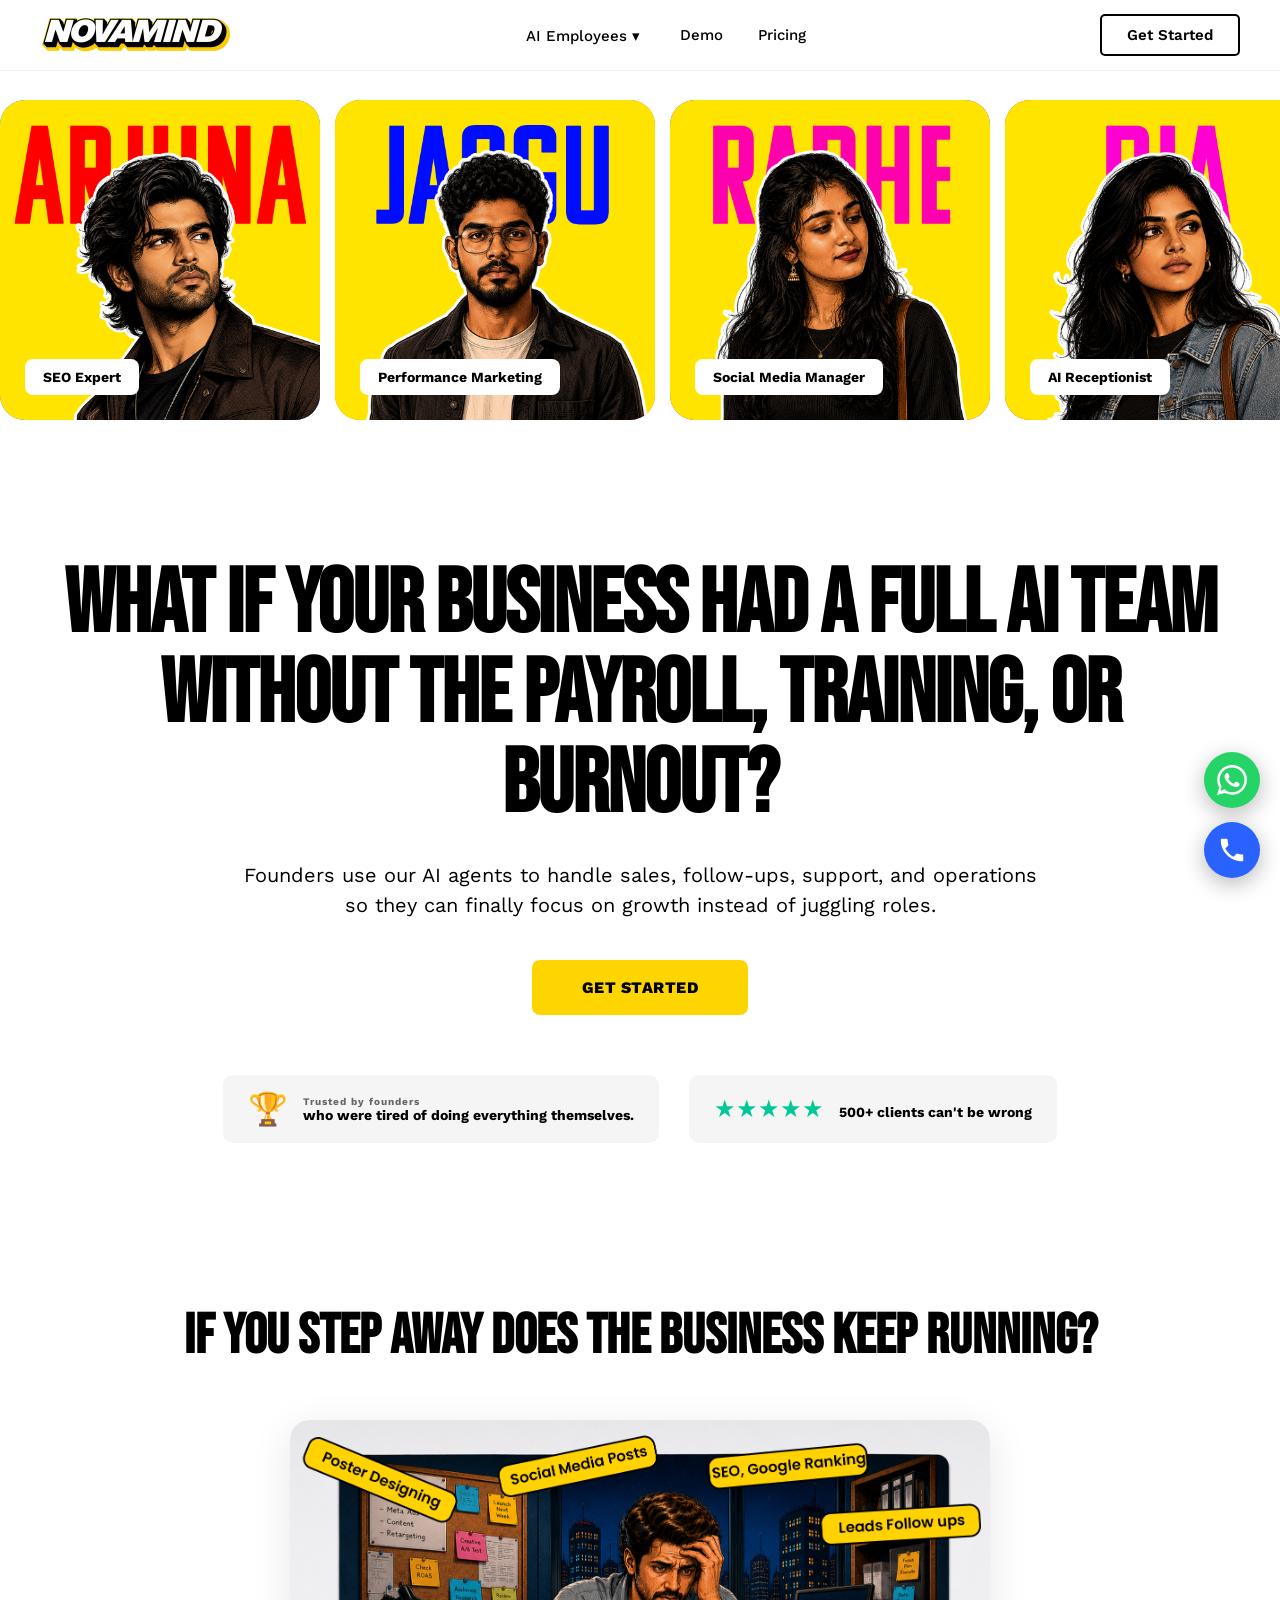
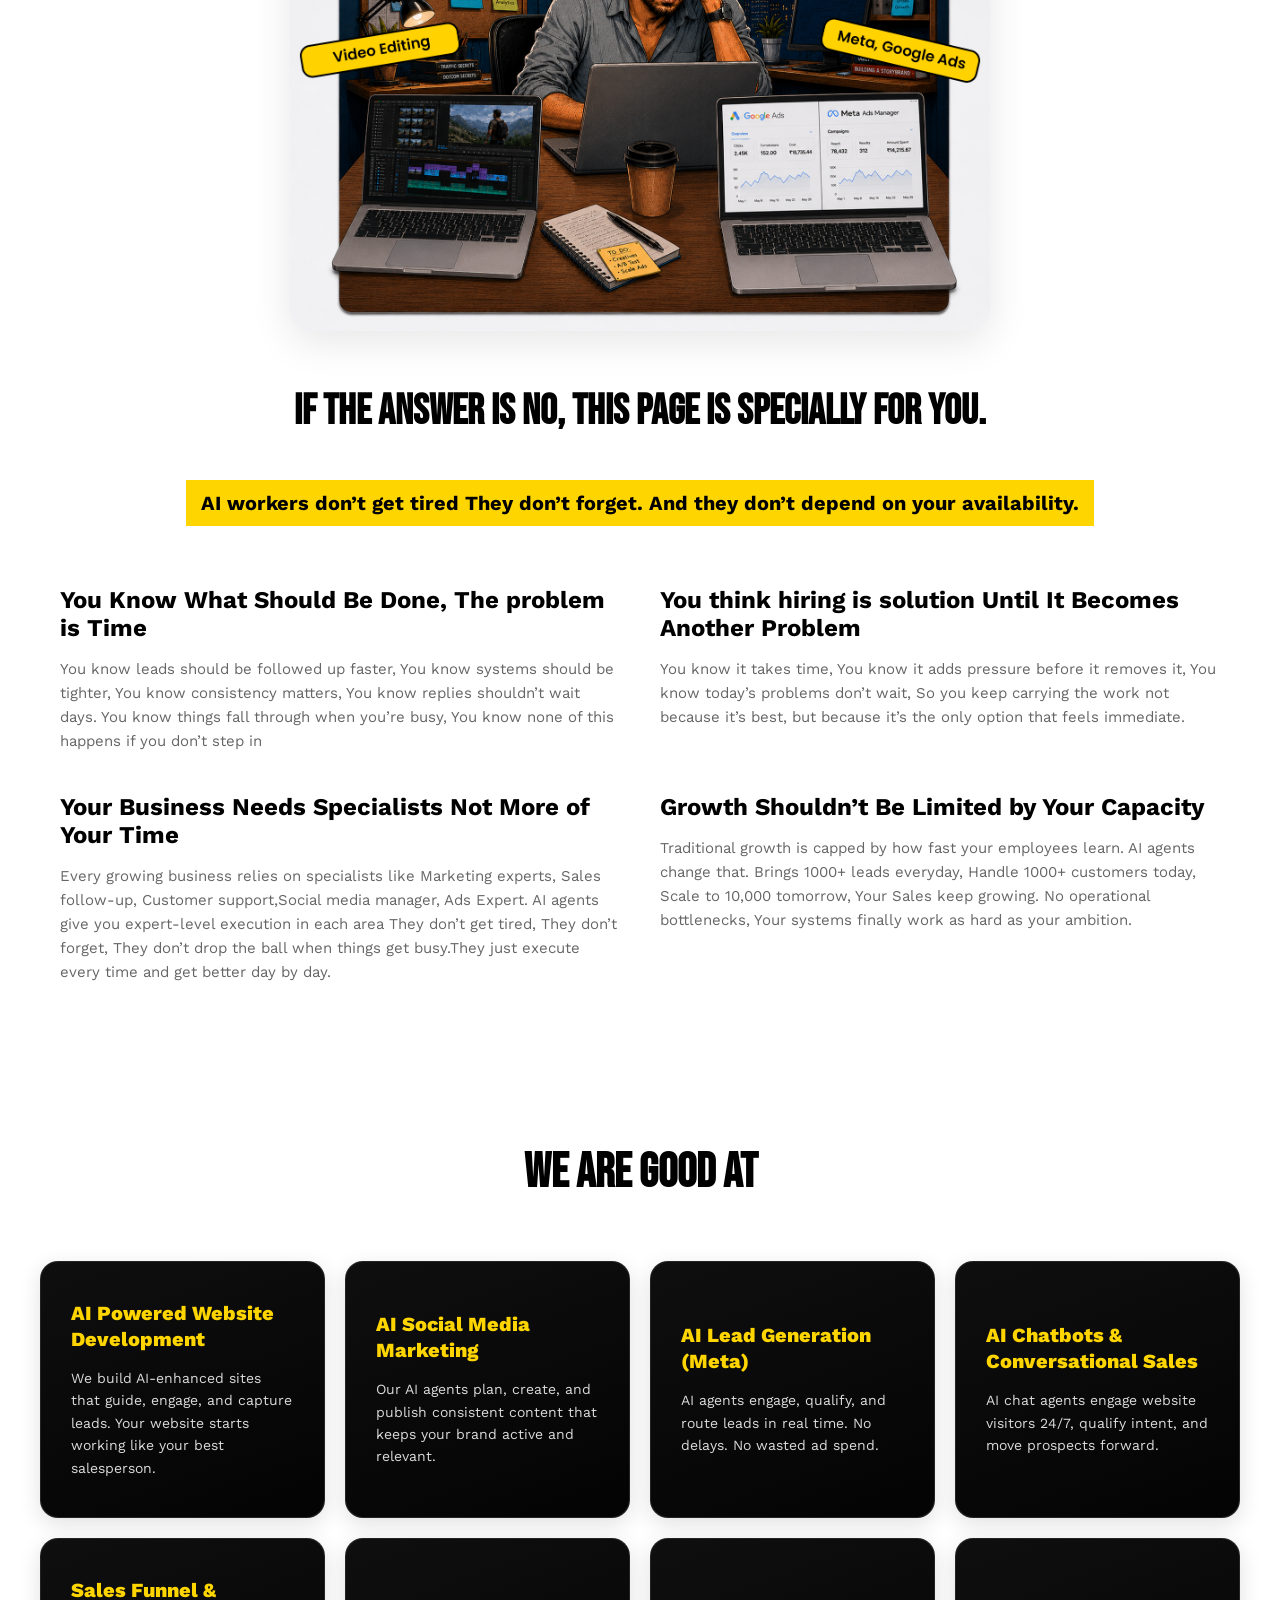
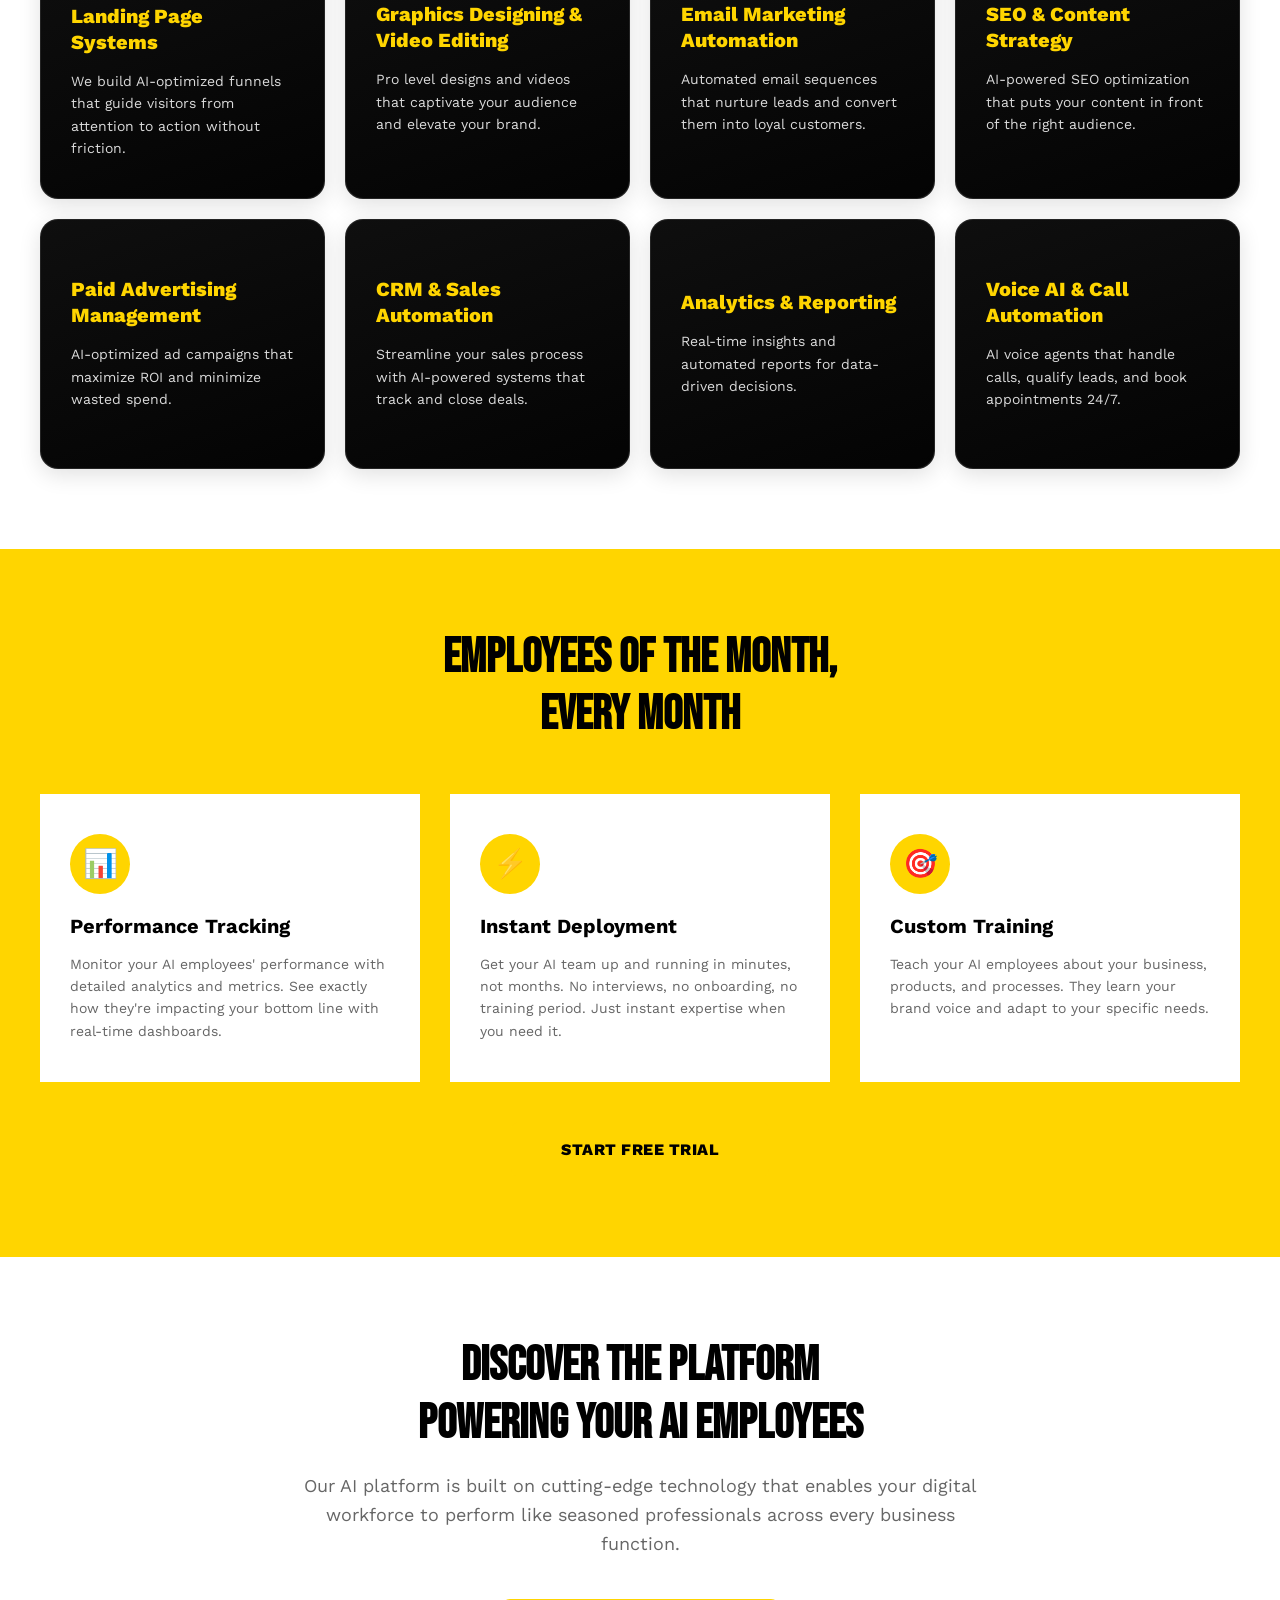
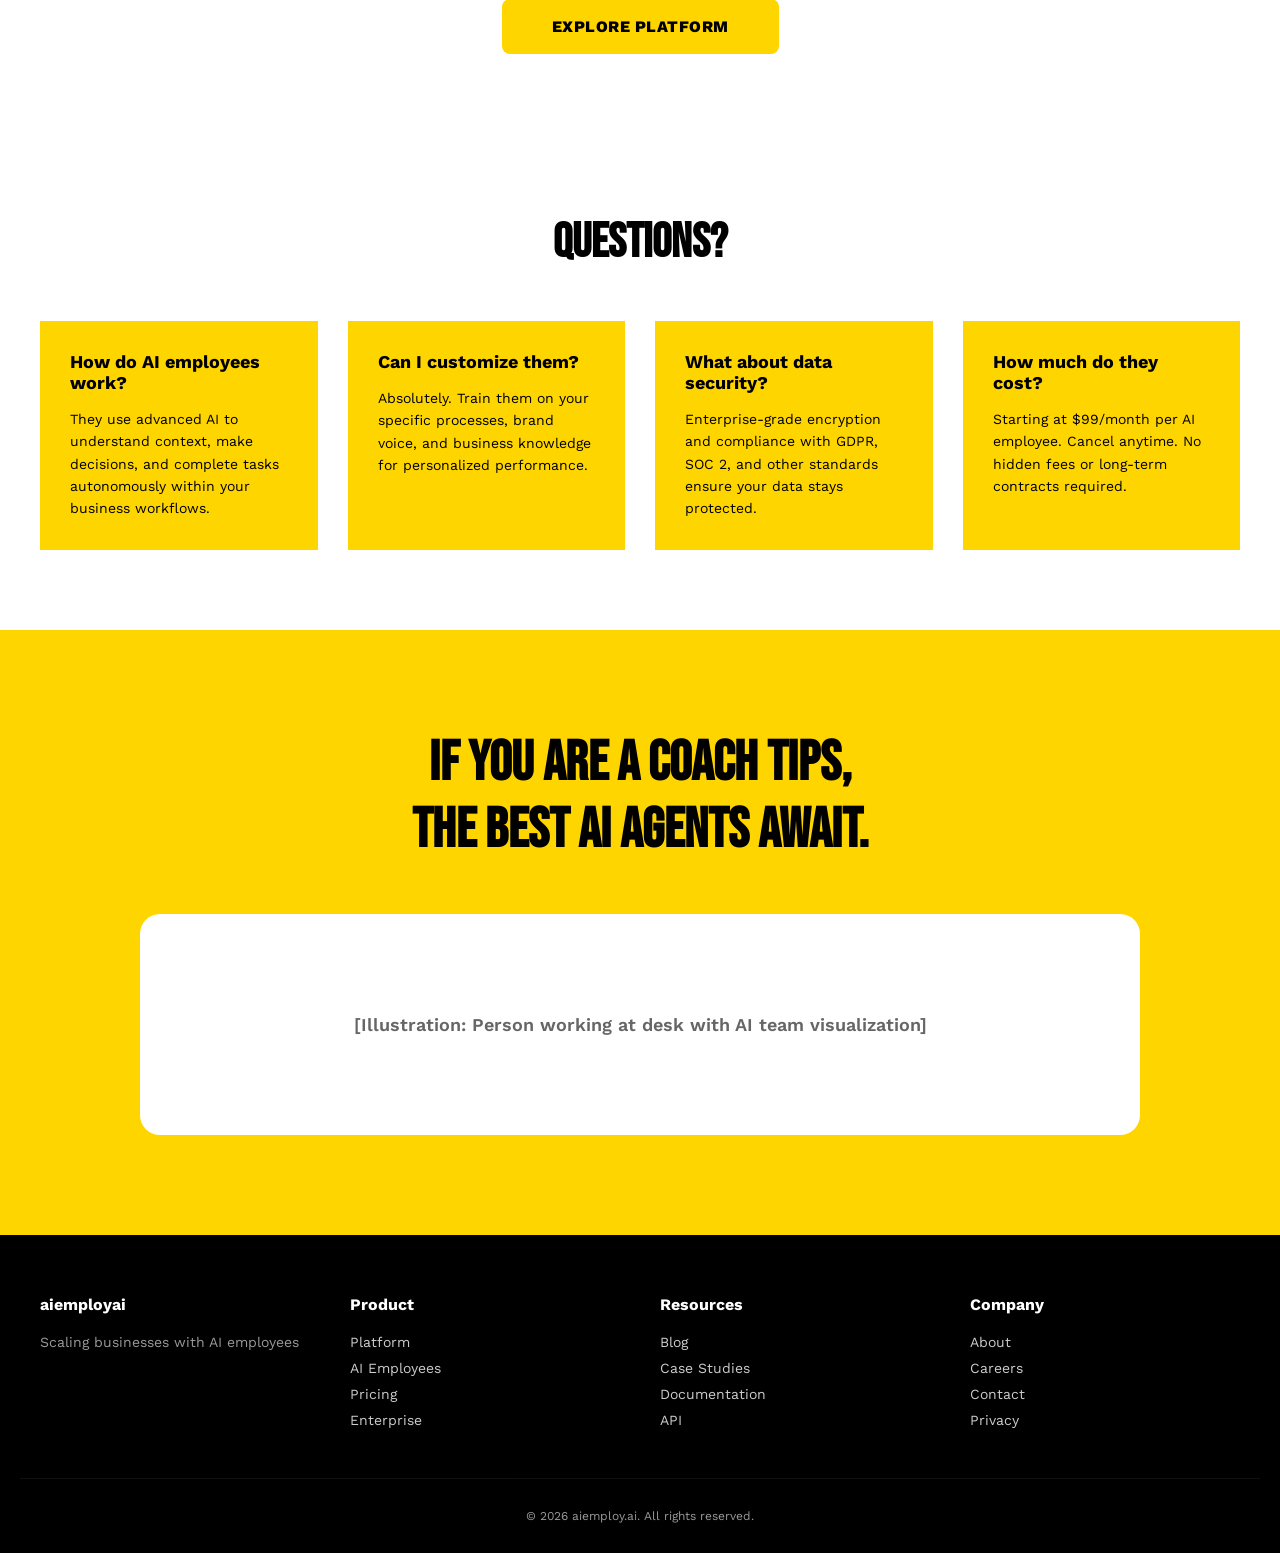
==== commit 4954b00f: "Temporarily hide Team + Age sections on homepage Co-Authored-By: Claude Opus 4.8 <noreply@anthropic." ====
--- a/index.html
+++ b/index.html
@@ -374,7 +374,7 @@
         </div>
     </section>
 
-    <!-- Team Section -->
+    <!-- Team Section — TEMPORARILY REMOVED (re-add on request)
     <section class="team-section">
         <h2>WE FOCUS ON BUILDING YOU FOCUS ON SCALING</h2>
         <p class="section-subtitle">One of the leading AI Automation based Digital marketing Company</p>
@@ -438,6 +438,7 @@
 
         <a href="get-started.html" class="cta-button btn-center">GET STARTED</a>
     </section>
+    -->
 
 
     <!-- Services Section -->
@@ -589,7 +590,7 @@
         </div>
     </section>
 
-    <!-- Age Section -->
+    <!-- Age Section — TEMPORARILY REMOVED (re-add on request)
     <section class="age-section">
         <h2>THE AGE OF AI EMPLOYEES</h2>
 
@@ -605,6 +606,7 @@
             </div>
         </div>
     </section>
+    -->
 
     <!-- Join Section -->
     <section class="join-section">
@@ -653,10 +655,10 @@
 
     <!-- Floating Call + WhatsApp buttons -->
     <div class="floating-contact">
-        <a href="https://wa.me/910000000000?text=Hi%20Novamind%2C%20I'd%20like%20to%20know%20more%20about%20your%20AI%20employees." class="float-btn float-whatsapp" target="_blank" rel="noopener" aria-label="Chat on WhatsApp">
+        <a href="https://wa.me/918660783482?text=Hi%20Novamind%2C%20I'd%20like%20to%20know%20more%20about%20your%20AI%20employees." class="float-btn float-whatsapp" target="_blank" rel="noopener" aria-label="Chat on WhatsApp">
             <svg viewBox="0 0 24 24" fill="currentColor"><path d="M.057 24l1.687-6.163a11.867 11.867 0 0 1-1.587-5.946C.16 5.335 5.495 0 12.05 0a11.82 11.82 0 0 1 8.413 3.488 11.82 11.82 0 0 1 3.48 8.414c-.003 6.557-5.338 11.892-11.893 11.892a11.9 11.9 0 0 1-5.688-1.448L.057 24zm6.597-3.807c1.676.995 3.276 1.591 5.392 1.592 5.448 0 9.886-4.434 9.889-9.885.002-5.462-4.415-9.89-9.881-9.892-5.452 0-9.887 4.434-9.889 9.884a9.86 9.86 0 0 0 1.51 5.26l-.999 3.648 3.978-1.607zm11.387-5.464c-.074-.124-.272-.198-.57-.347-.297-.149-1.758-.868-2.031-.967-.272-.099-.47-.149-.669.149-.198.297-.768.967-.941 1.165-.173.198-.347.223-.644.074-.297-.149-1.255-.462-2.39-1.475-.883-.788-1.48-1.761-1.653-2.059-.173-.297-.018-.458.13-.606.134-.133.297-.347.446-.521.151-.172.2-.296.3-.495.099-.198.05-.372-.025-.521-.075-.148-.669-1.611-.916-2.206-.242-.579-.487-.5-.669-.51l-.57-.01c-.198 0-.52.074-.792.372s-1.04 1.016-1.04 2.479 1.065 2.876 1.213 3.074c.149.198 2.095 3.2 5.076 4.487.709.306 1.263.489 1.694.626.712.226 1.36.194 1.872.118.571-.085 1.758-.719 2.006-1.413.247-.694.247-1.289.173-1.413z"/></svg>
         </a>
-        <a href="tel:+910000000000" class="float-btn float-call" aria-label="Call us">
+        <a href="tel:+918660783482" class="float-btn float-call" aria-label="Call us">
             <svg viewBox="0 0 24 24" fill="currentColor"><path d="M6.62 10.79c1.44 2.83 3.76 5.14 6.59 6.59l2.2-2.2c.27-.27.67-.36 1.02-.24 1.12.37 2.33.57 3.57.57.55 0 1 .45 1 1V20c0 .55-.45 1-1 1-9.39 0-17-7.61-17-17 0-.55.45-1 1-1h3.5c.55 0 1 .45 1 1 0 1.25.2 2.45.57 3.57.11.35.03.74-.25 1.02l-2.2 2.2z"/></svg>
         </a>
     </div>
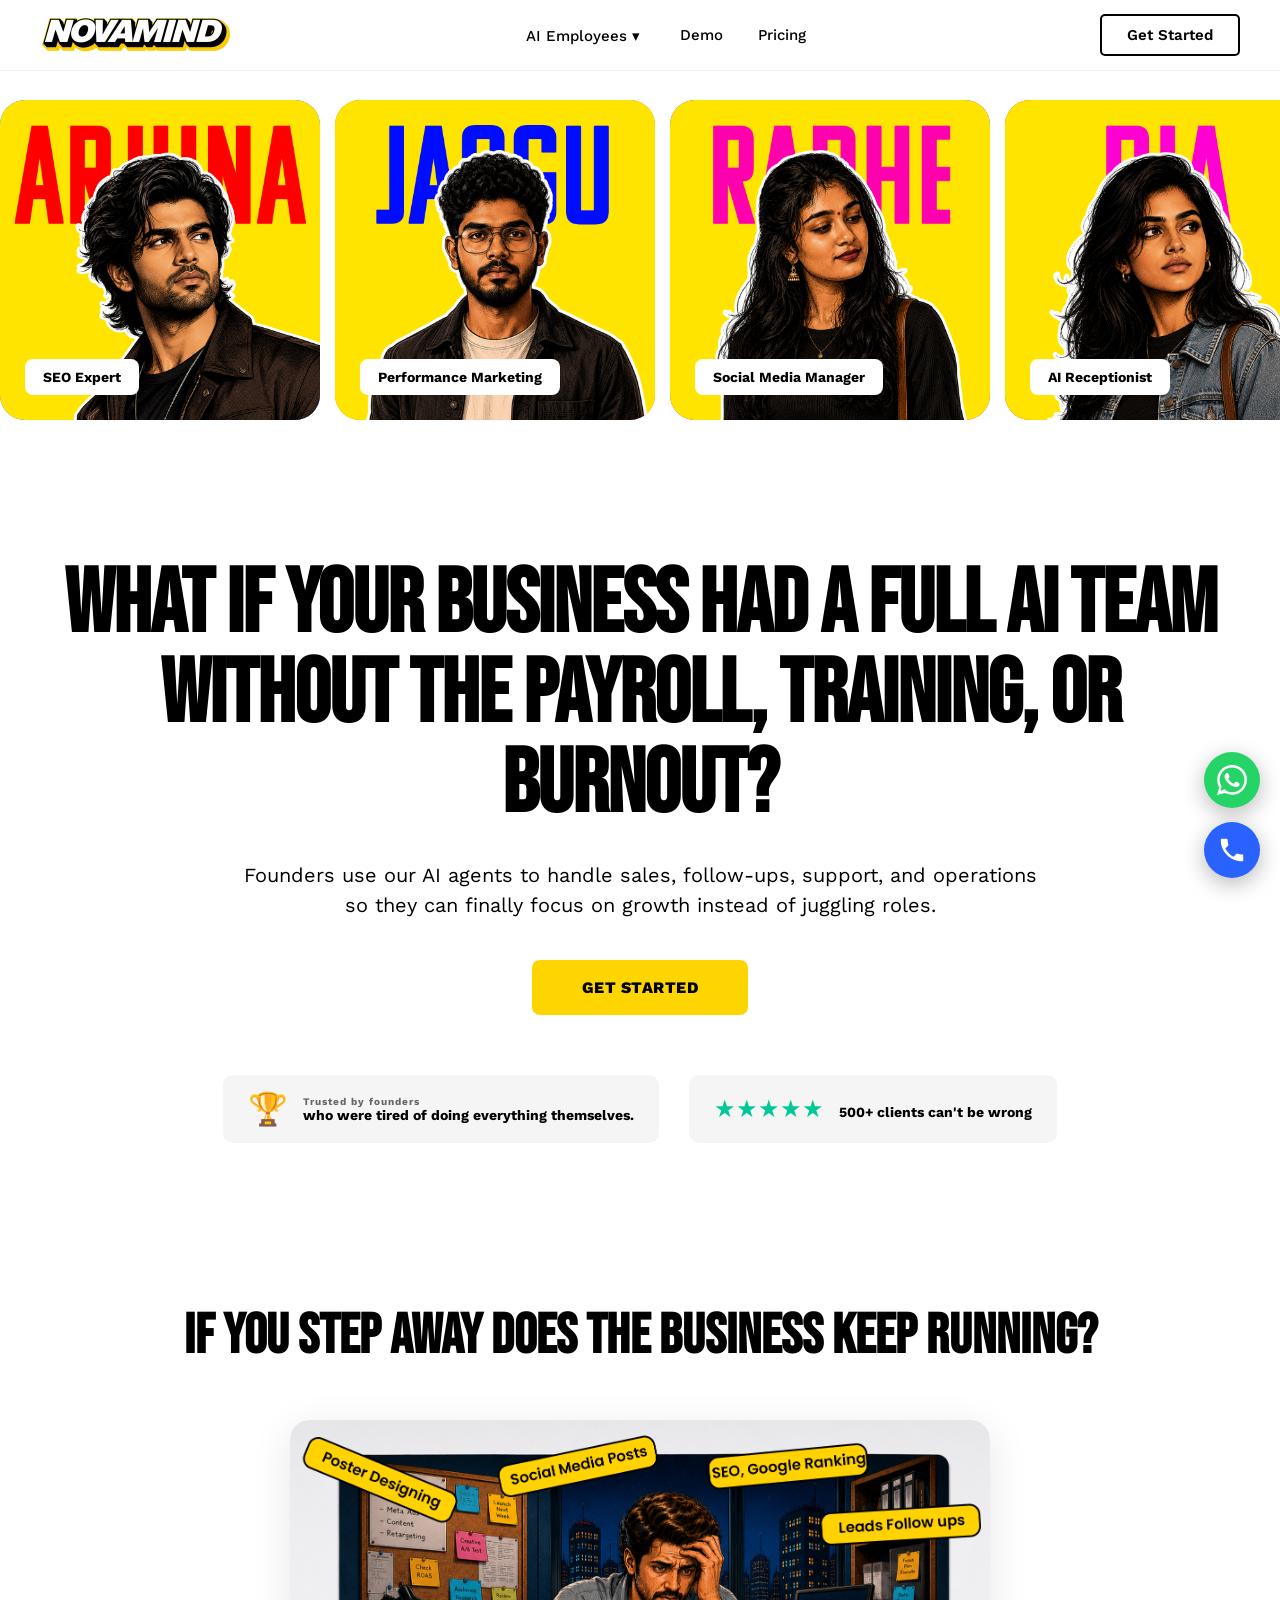
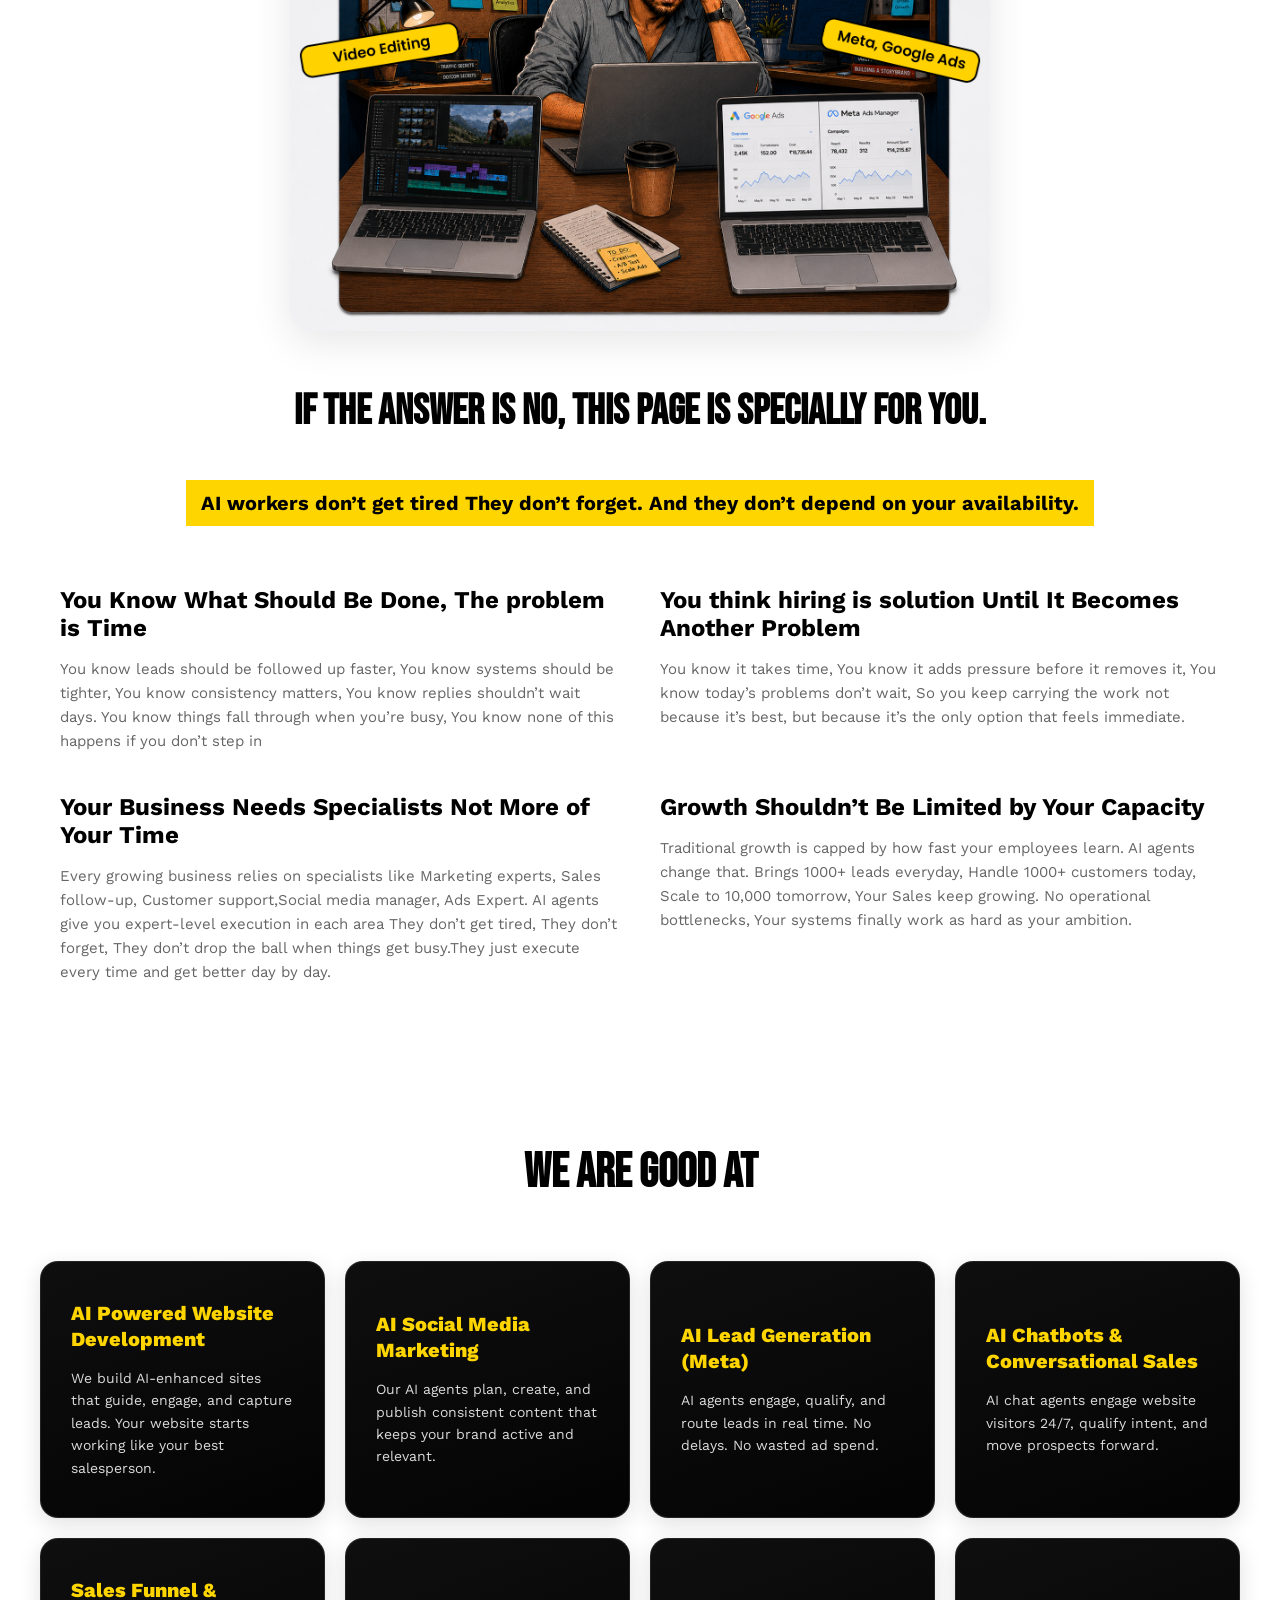
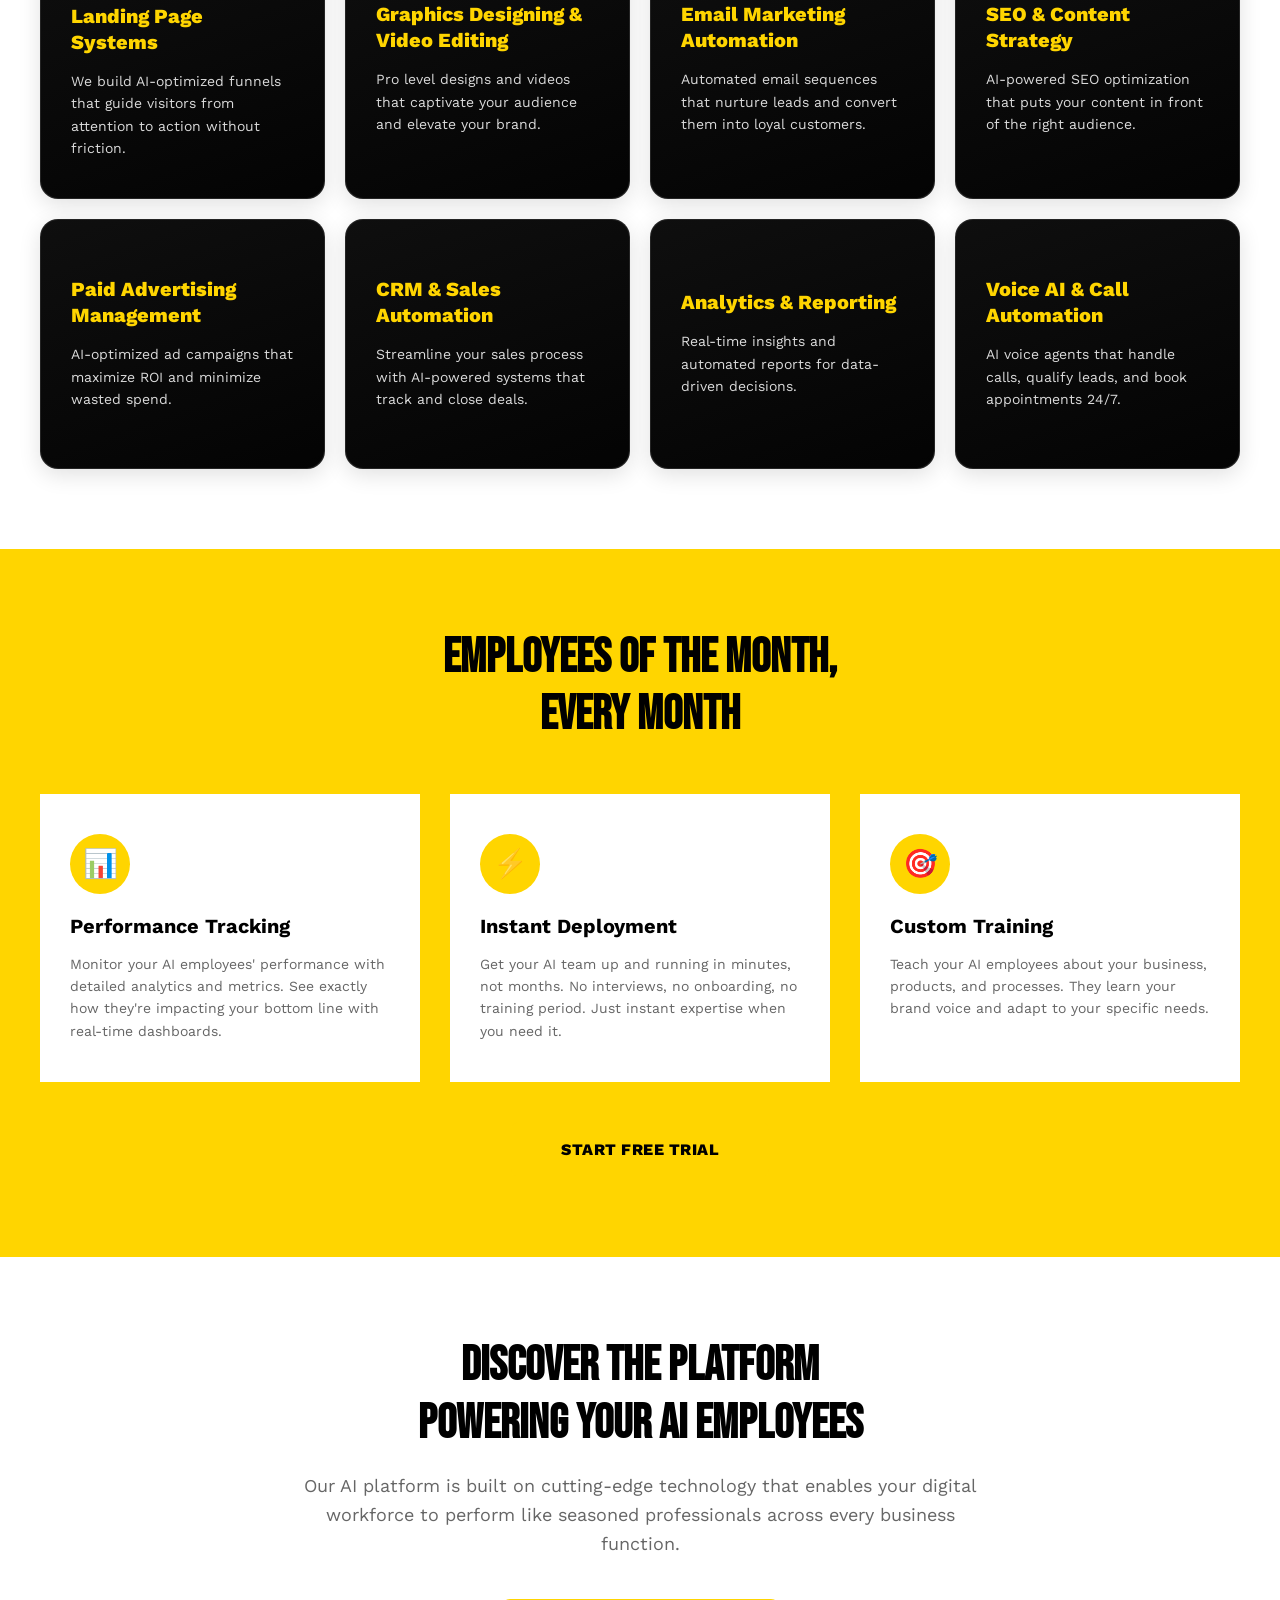
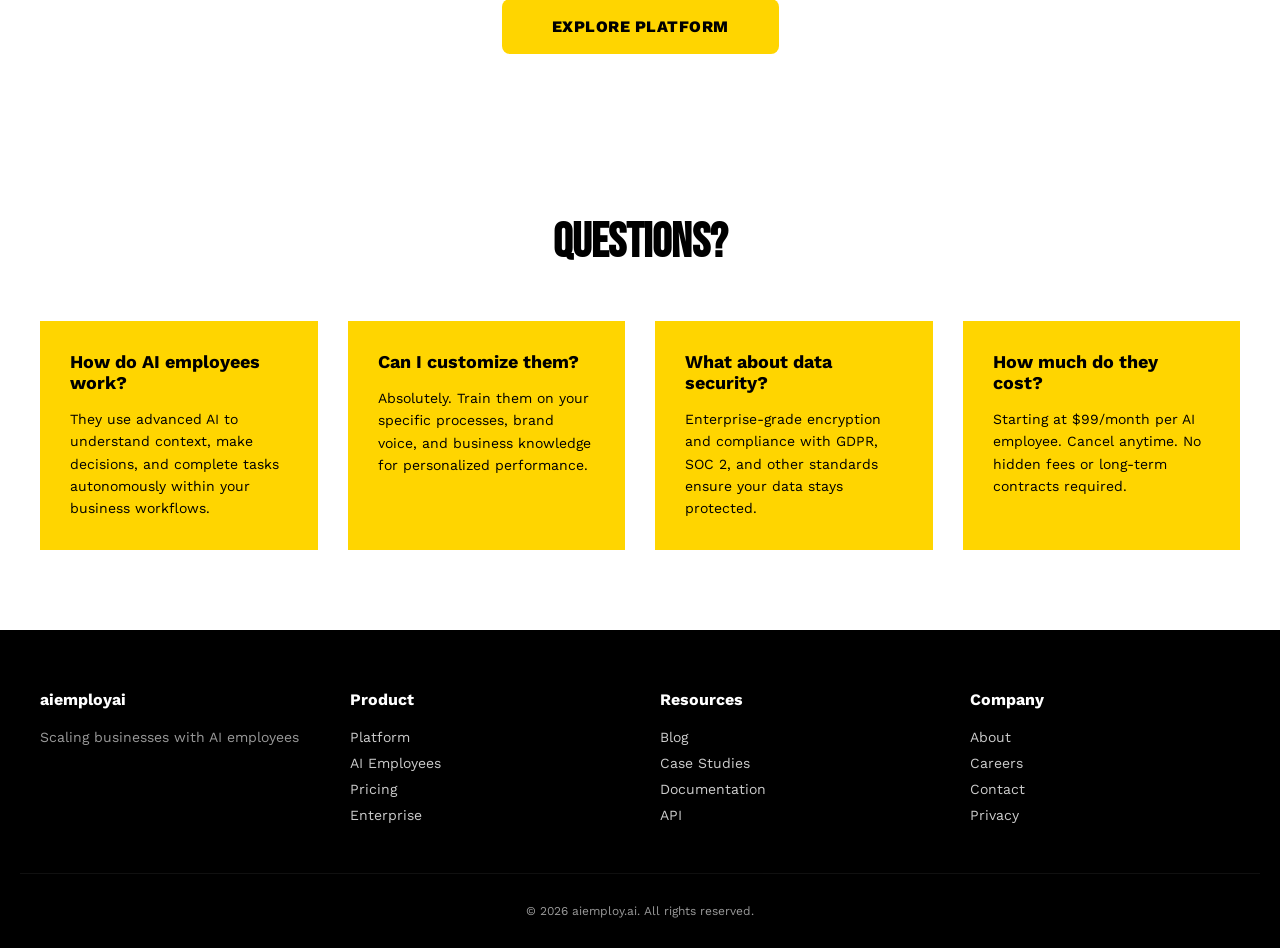
==== commit 88f5ff05: "Temporarily hide Join section on homepage Co-Authored-By: Claude Opus 4.8 <noreply@anthropic.com>" ====
--- a/index.html
+++ b/index.html
@@ -608,7 +608,7 @@
     </section>
     -->
 
-    <!-- Join Section -->
+    <!-- Join Section — TEMPORARILY REMOVED (re-add on request)
     <section class="join-section">
         <h2>IF YOU ARE A COACH TIPS,<br>THE BEST AI AGENTS AWAIT.</h2>
 
@@ -618,6 +618,7 @@
             </div>
         </div>
     </section>
+    -->
 
     <!-- Footer -->
     <footer>
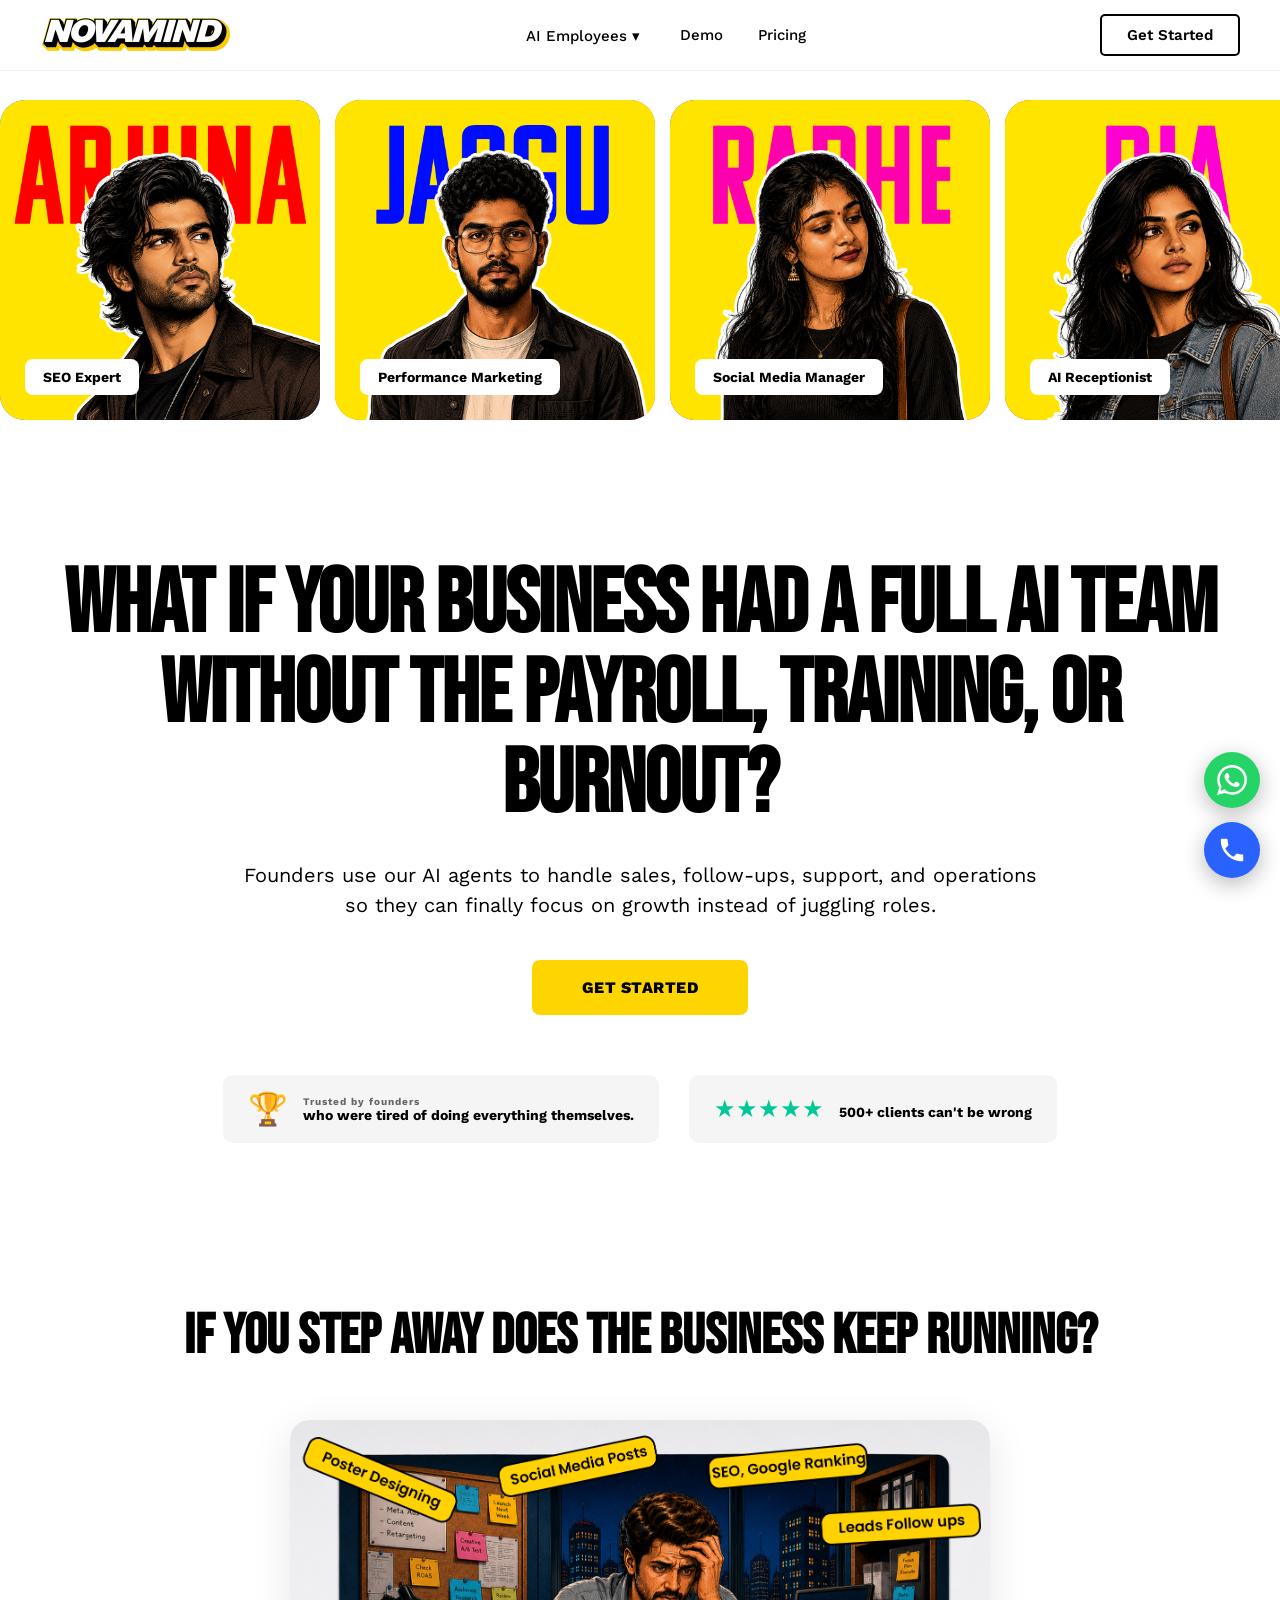
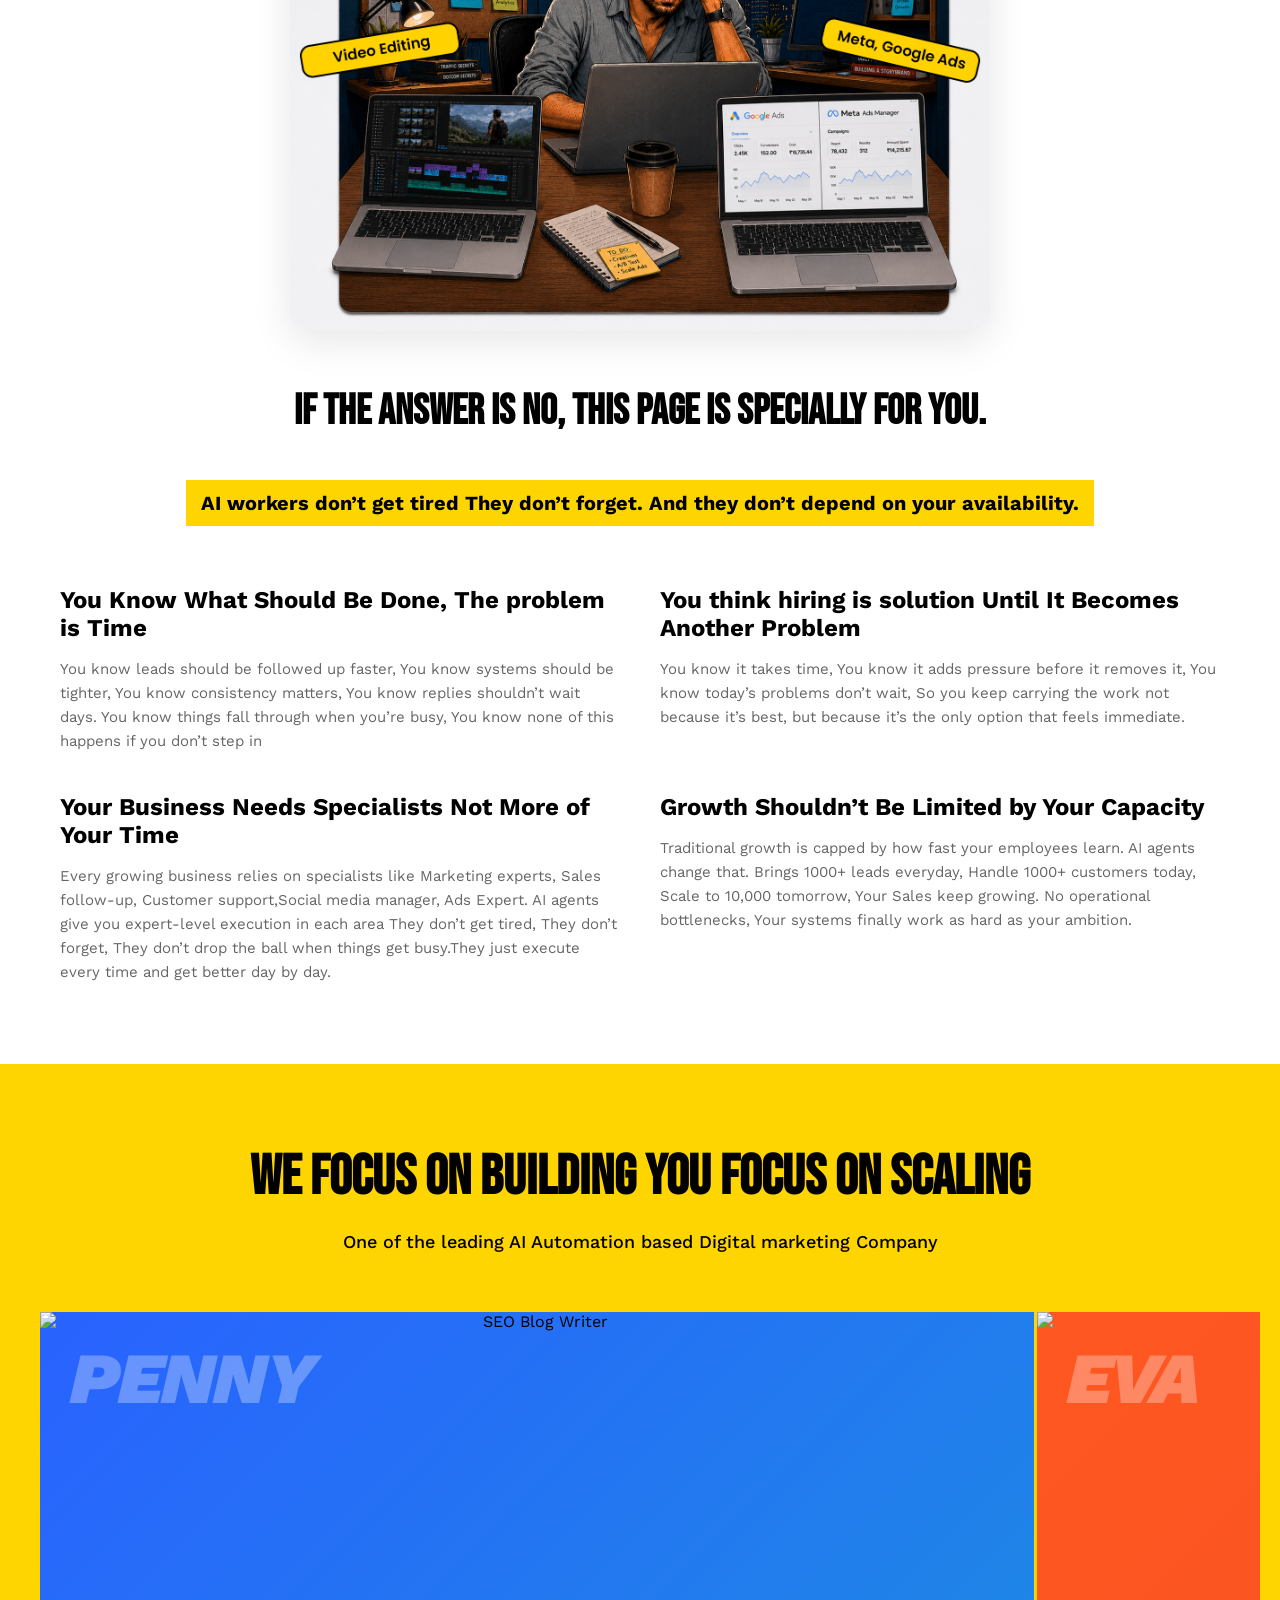
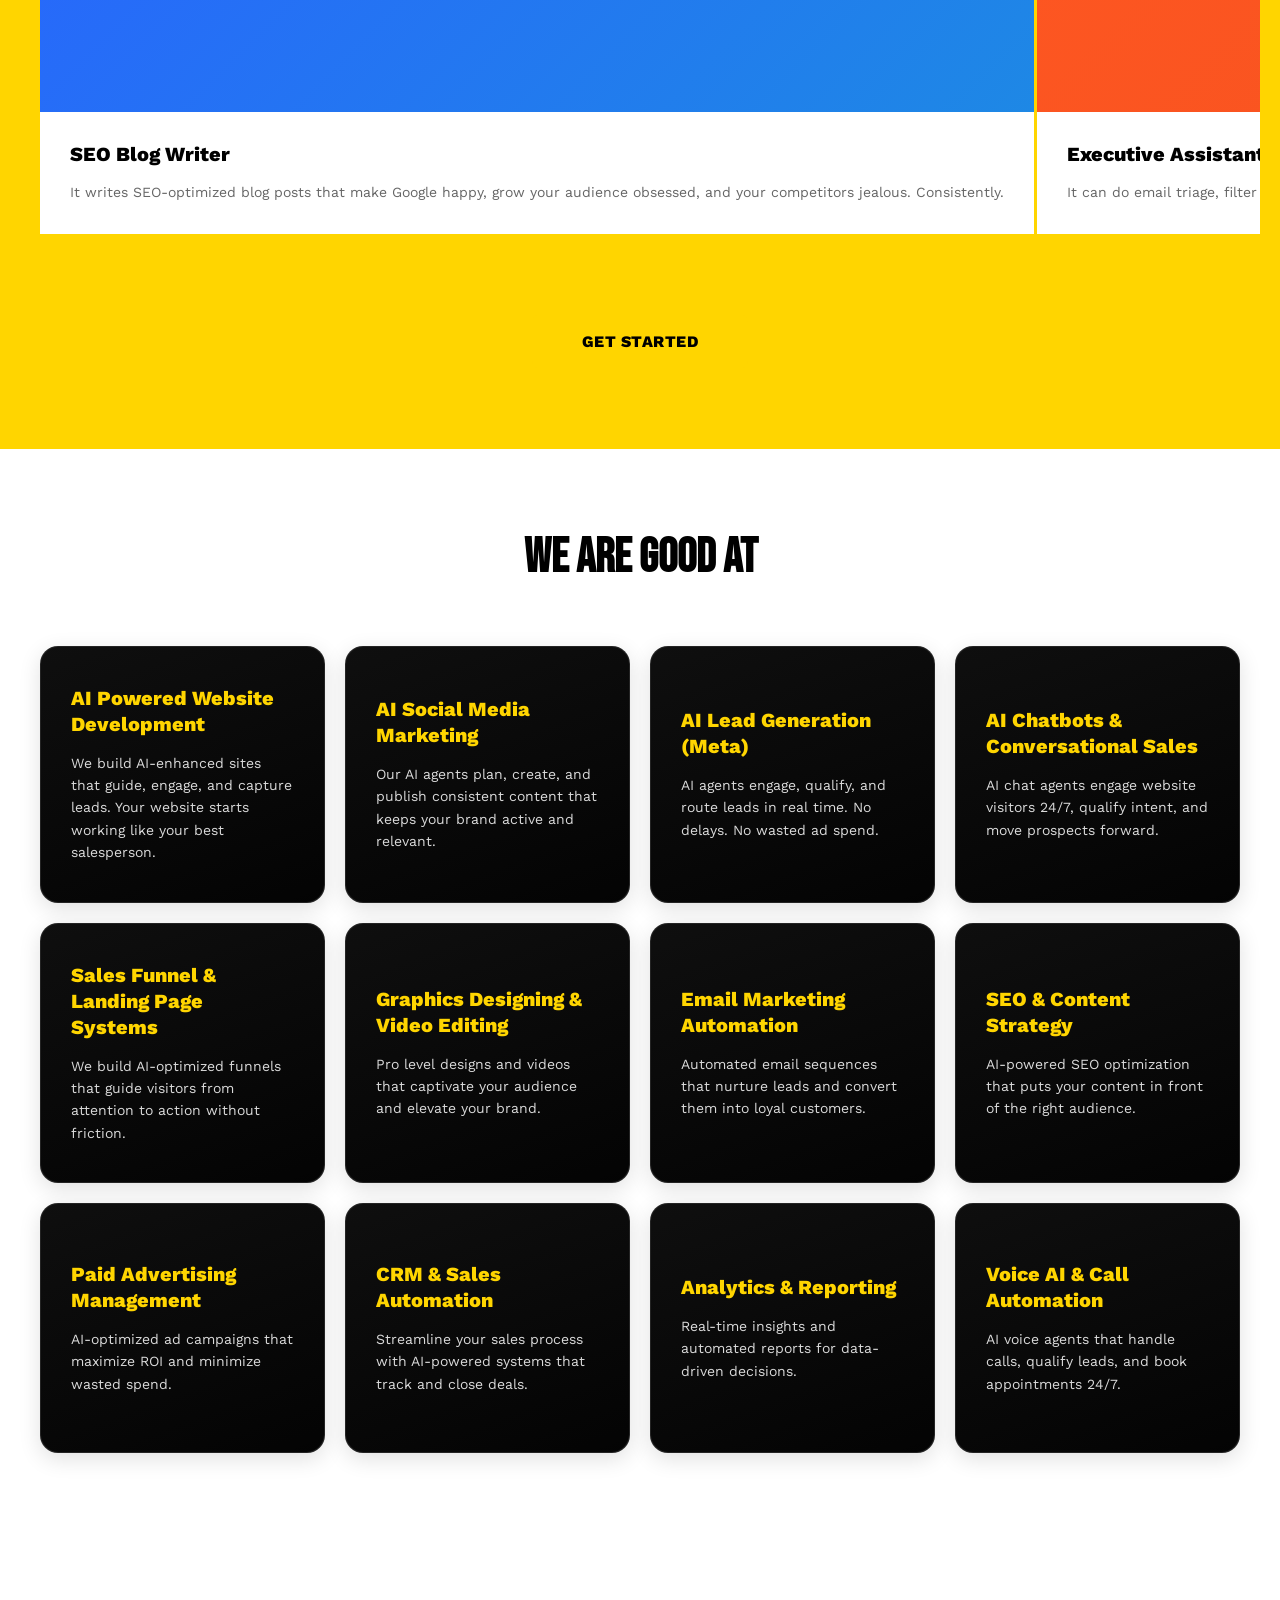
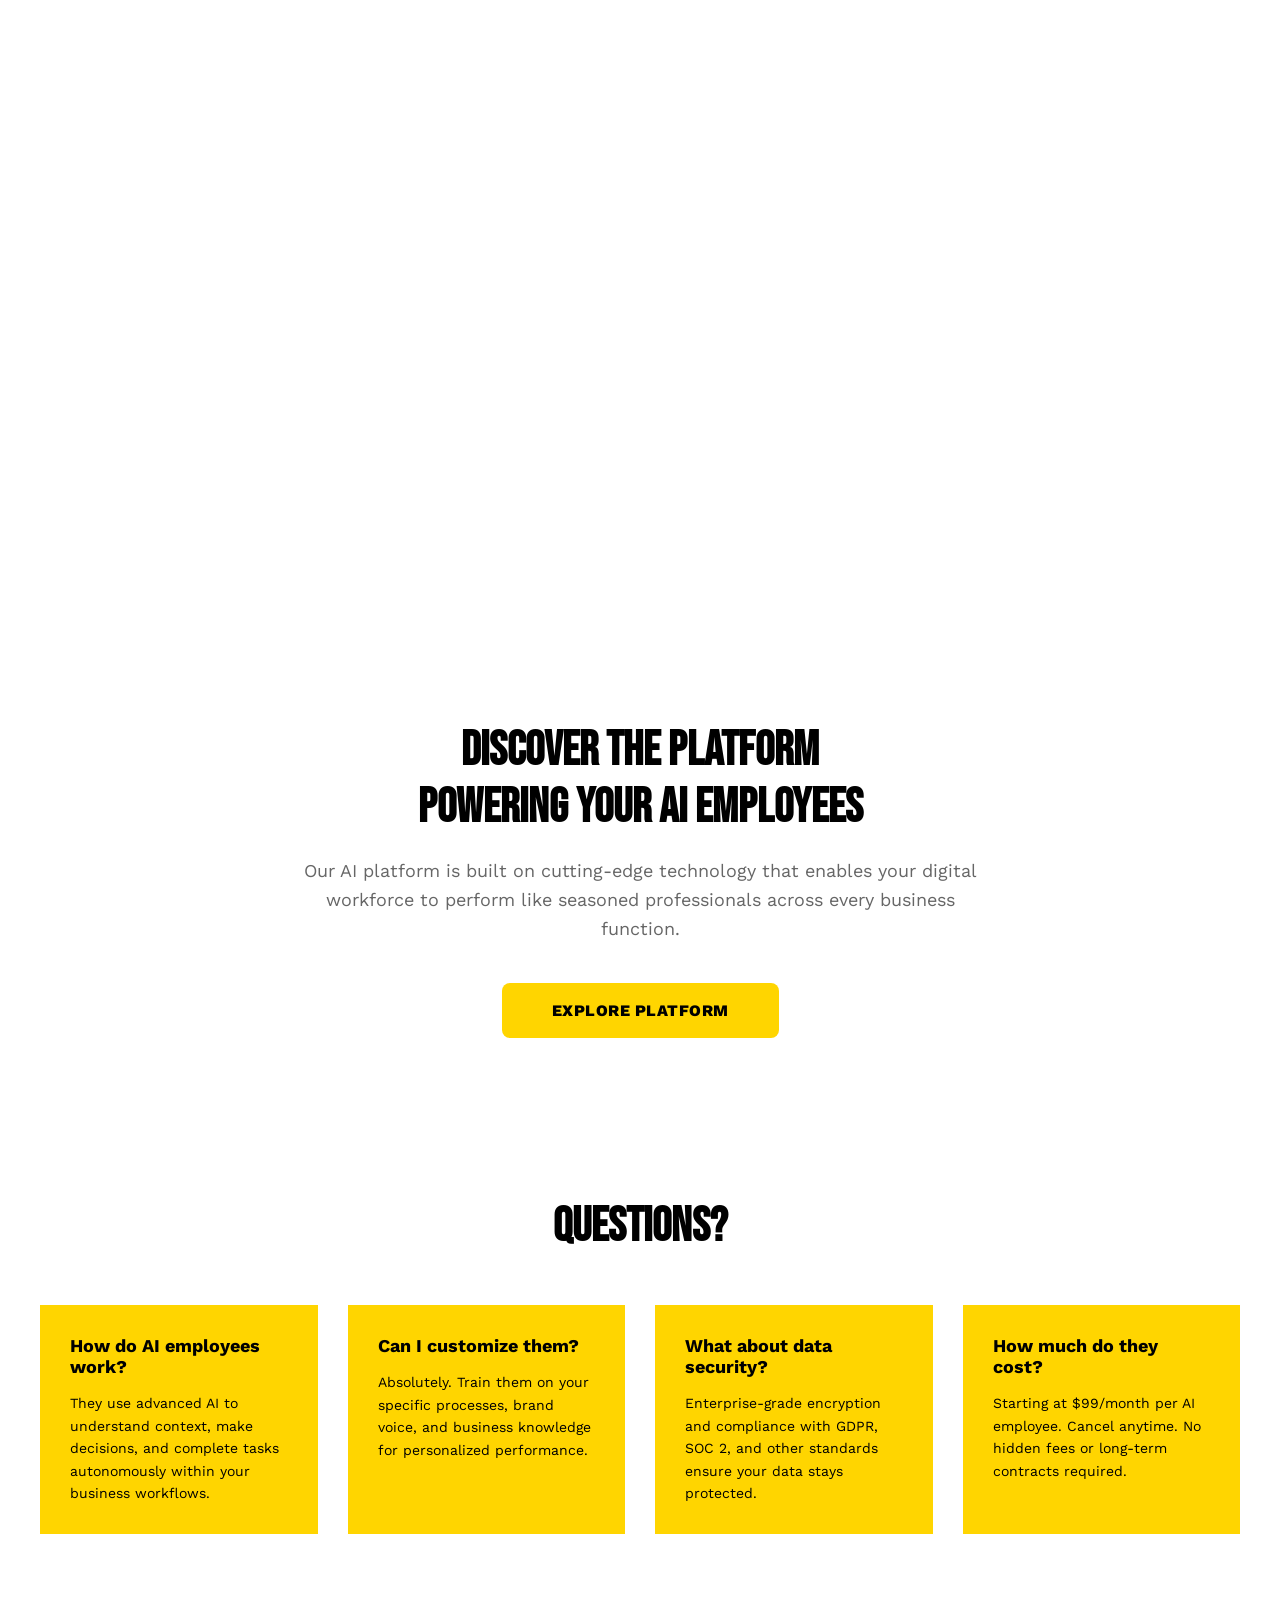
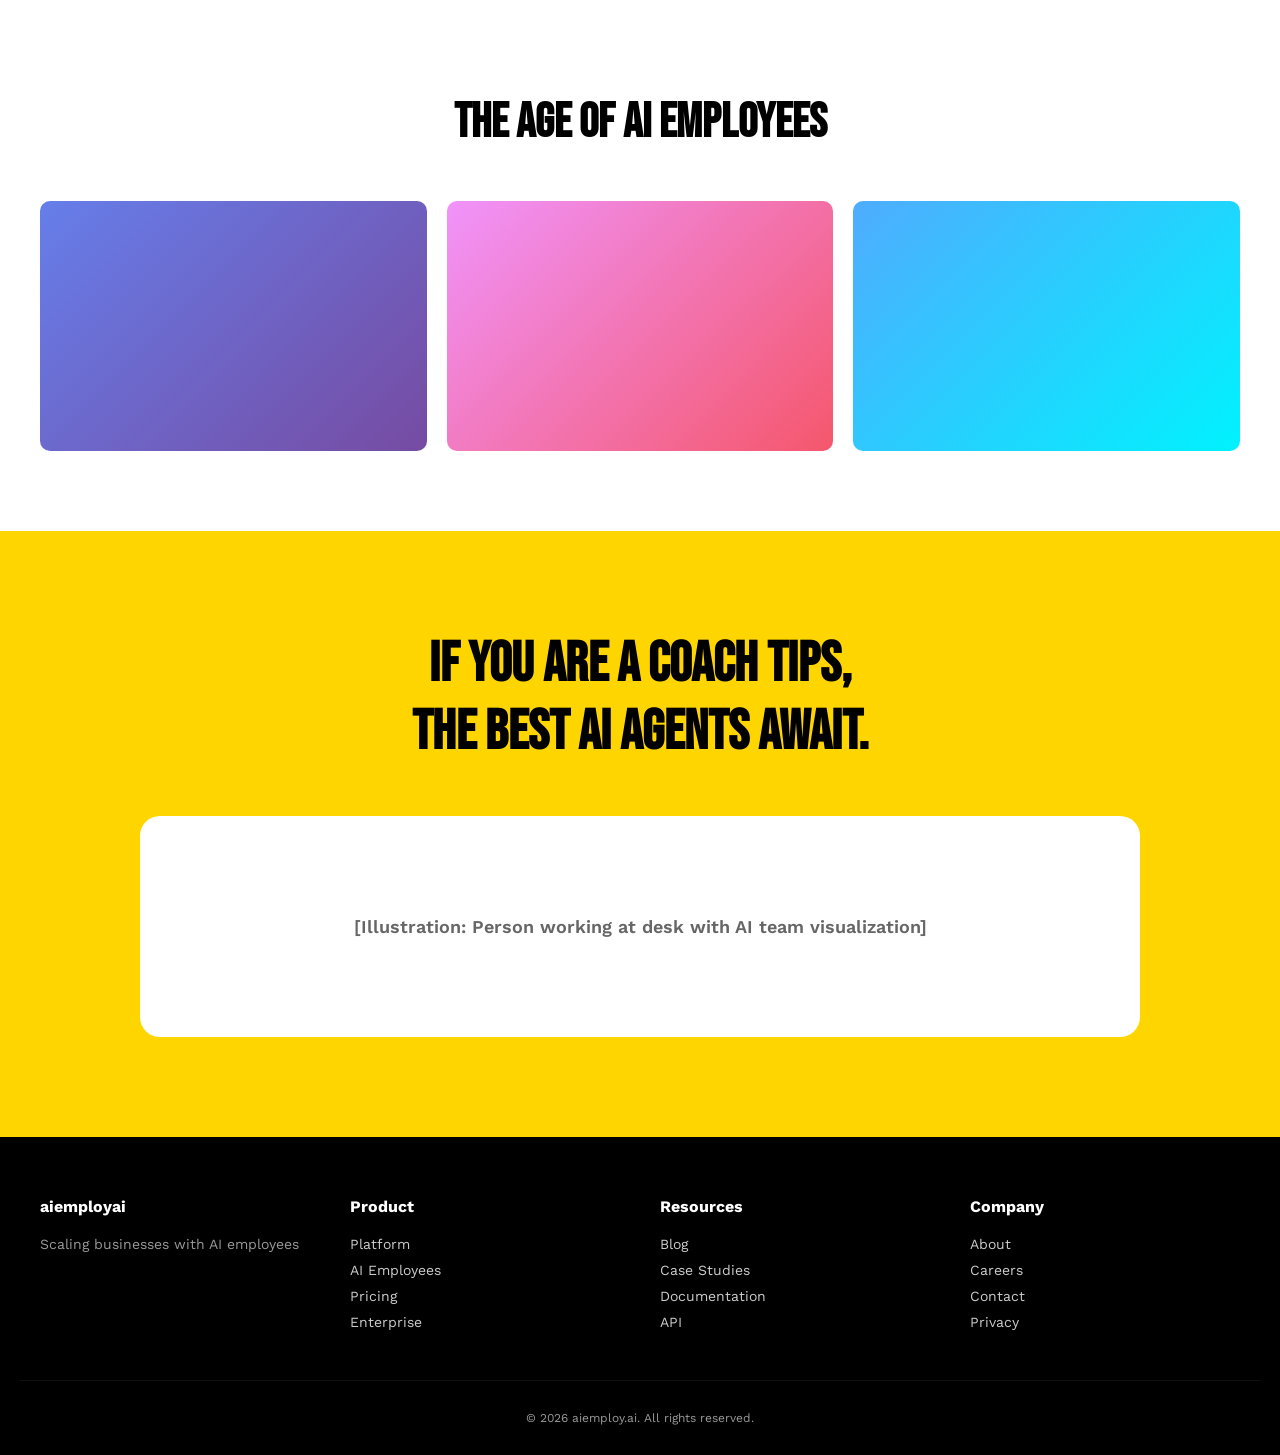
==== commit a9c16799: "Restore Team, Age, and Join sections on homepage Co-Authored-By: Claude Opus 4.8 <noreply@anthropic." ====
--- a/index.html
+++ b/index.html
@@ -374,7 +374,7 @@
         </div>
     </section>
 
-    <!-- Team Section — TEMPORARILY REMOVED (re-add on request)
+    <!-- Team Section -->
     <section class="team-section">
         <h2>WE FOCUS ON BUILDING YOU FOCUS ON SCALING</h2>
         <p class="section-subtitle">One of the leading AI Automation based Digital marketing Company</p>
@@ -438,7 +438,6 @@
 
         <a href="get-started.html" class="cta-button btn-center">GET STARTED</a>
     </section>
-    -->
 
 
     <!-- Services Section -->
@@ -590,7 +589,7 @@
         </div>
     </section>
 
-    <!-- Age Section — TEMPORARILY REMOVED (re-add on request)
+    <!-- Age Section -->
     <section class="age-section">
         <h2>THE AGE OF AI EMPLOYEES</h2>
 
@@ -606,9 +605,8 @@
             </div>
         </div>
     </section>
-    -->
-
-    <!-- Join Section — TEMPORARILY REMOVED (re-add on request)
+
+    <!-- Join Section -->
     <section class="join-section">
         <h2>IF YOU ARE A COACH TIPS,<br>THE BEST AI AGENTS AWAIT.</h2>
 
@@ -618,7 +616,6 @@
             </div>
         </div>
     </section>
-    -->
 
     <!-- Footer -->
     <footer>
